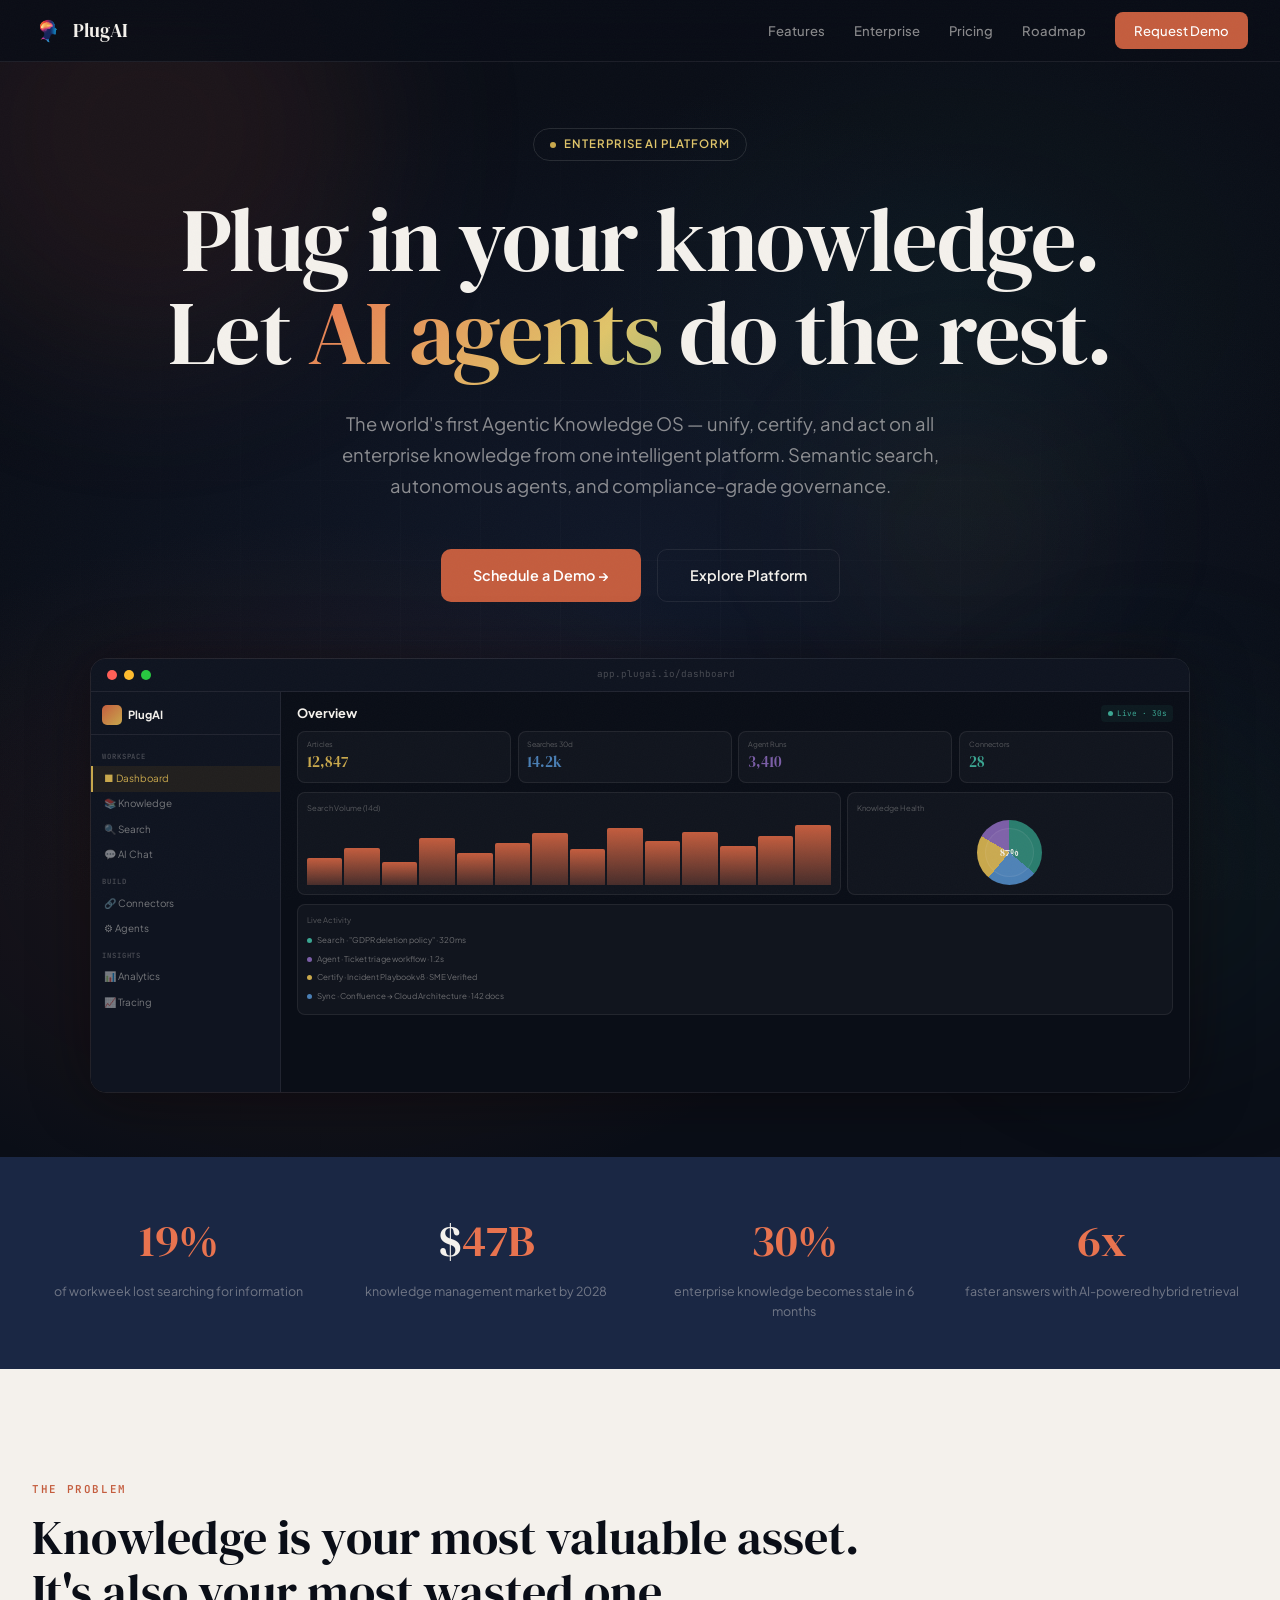
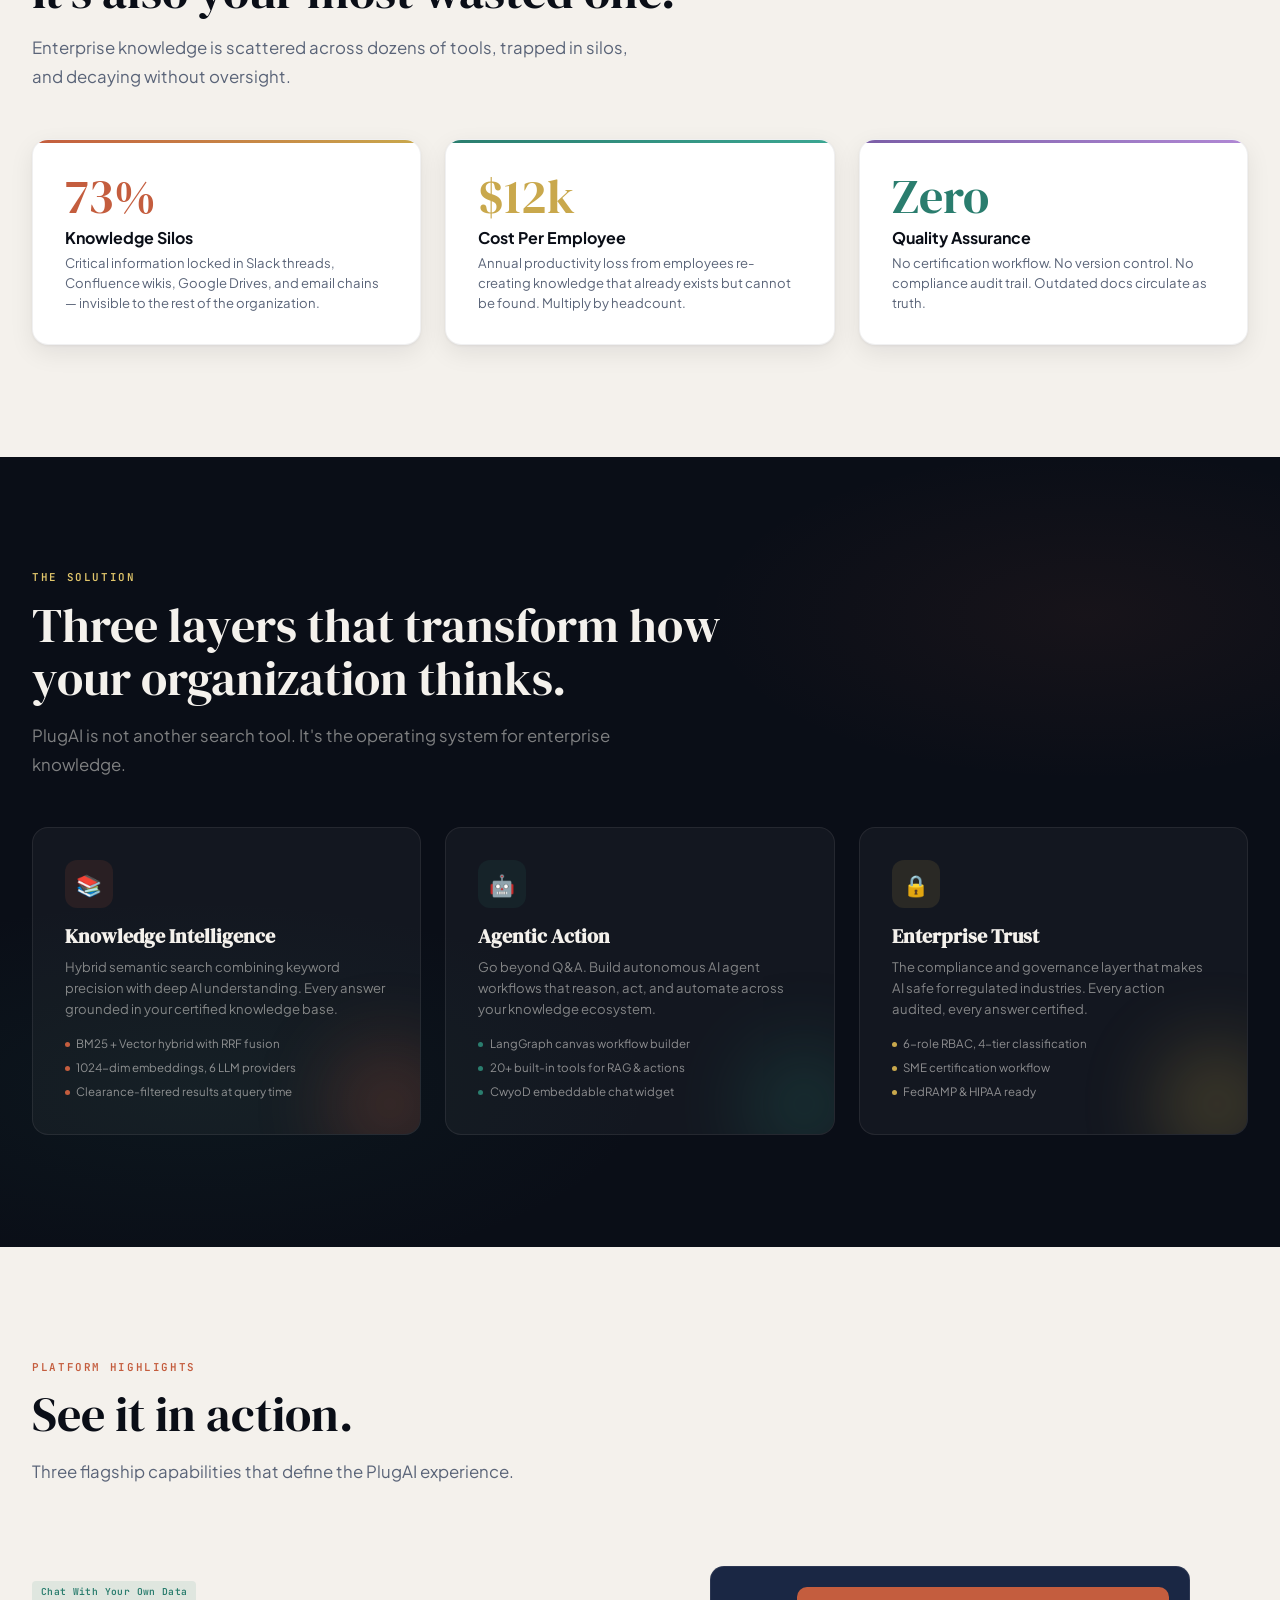
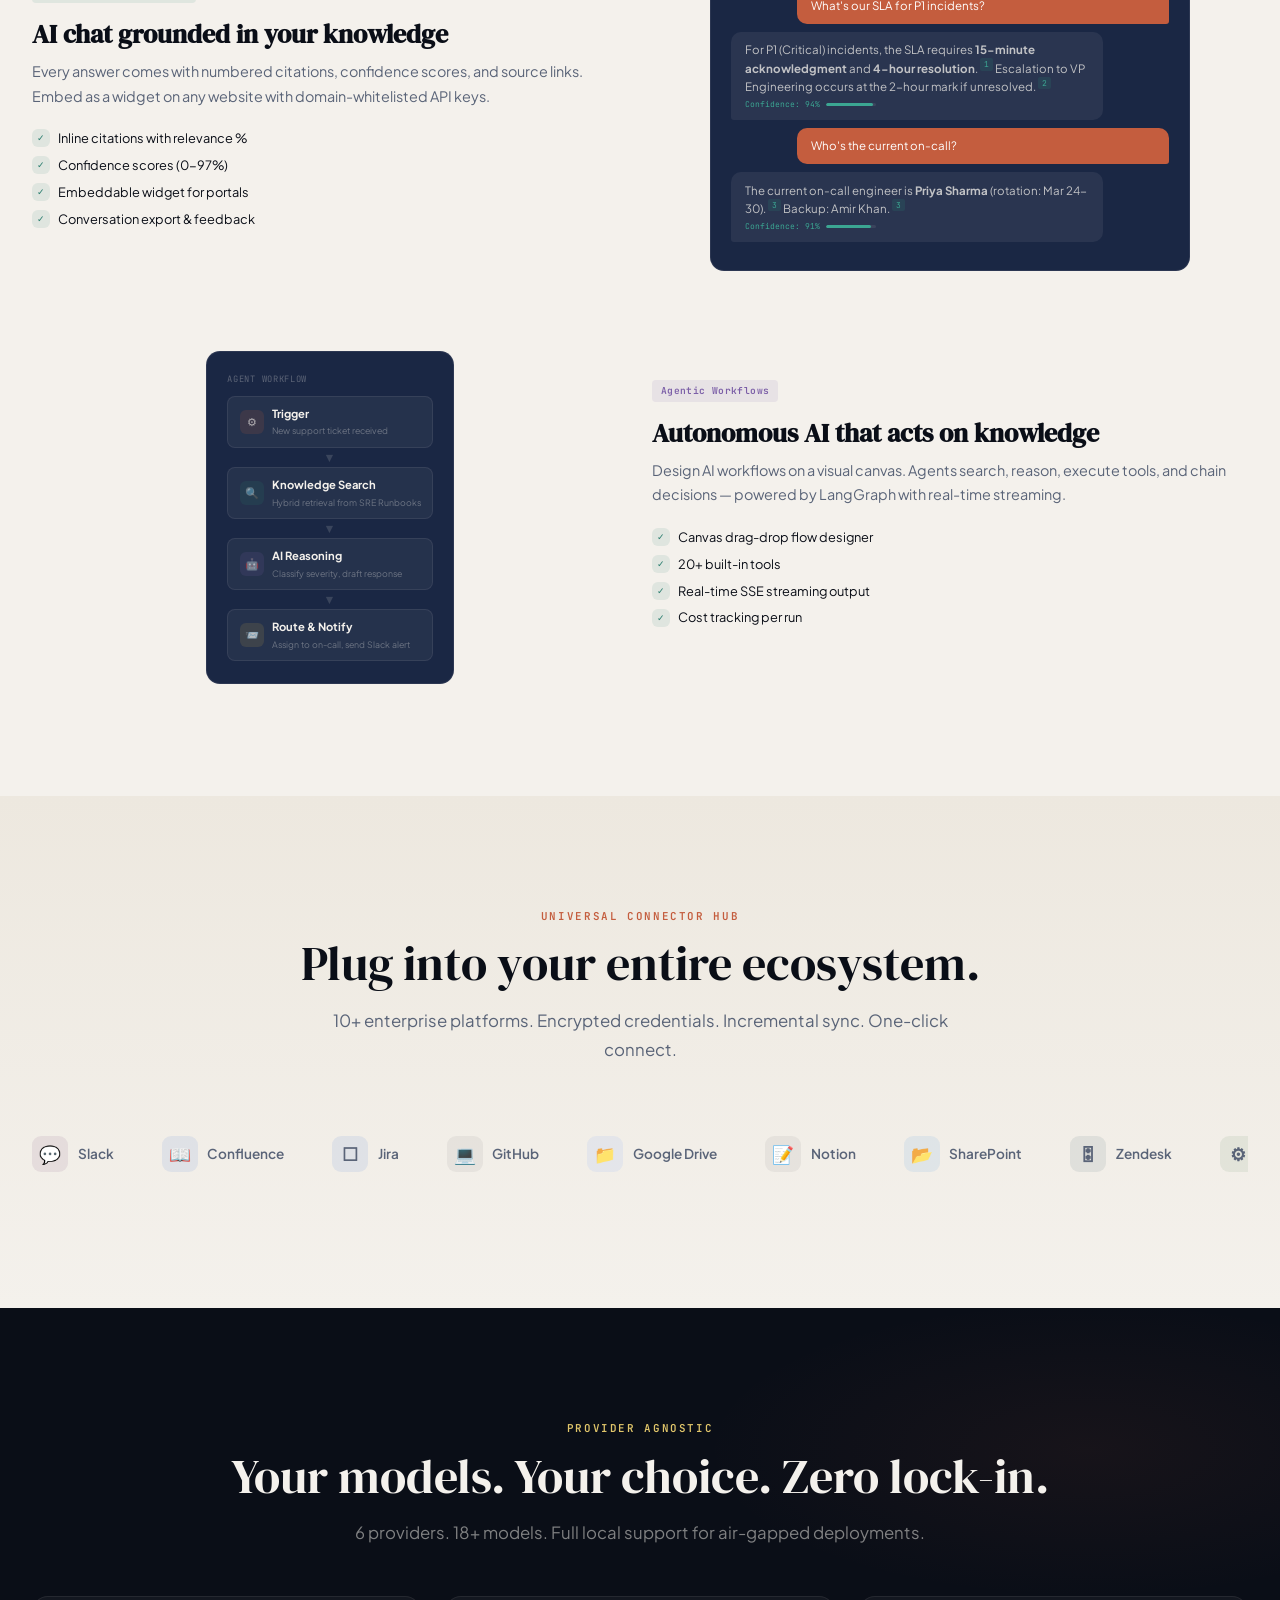
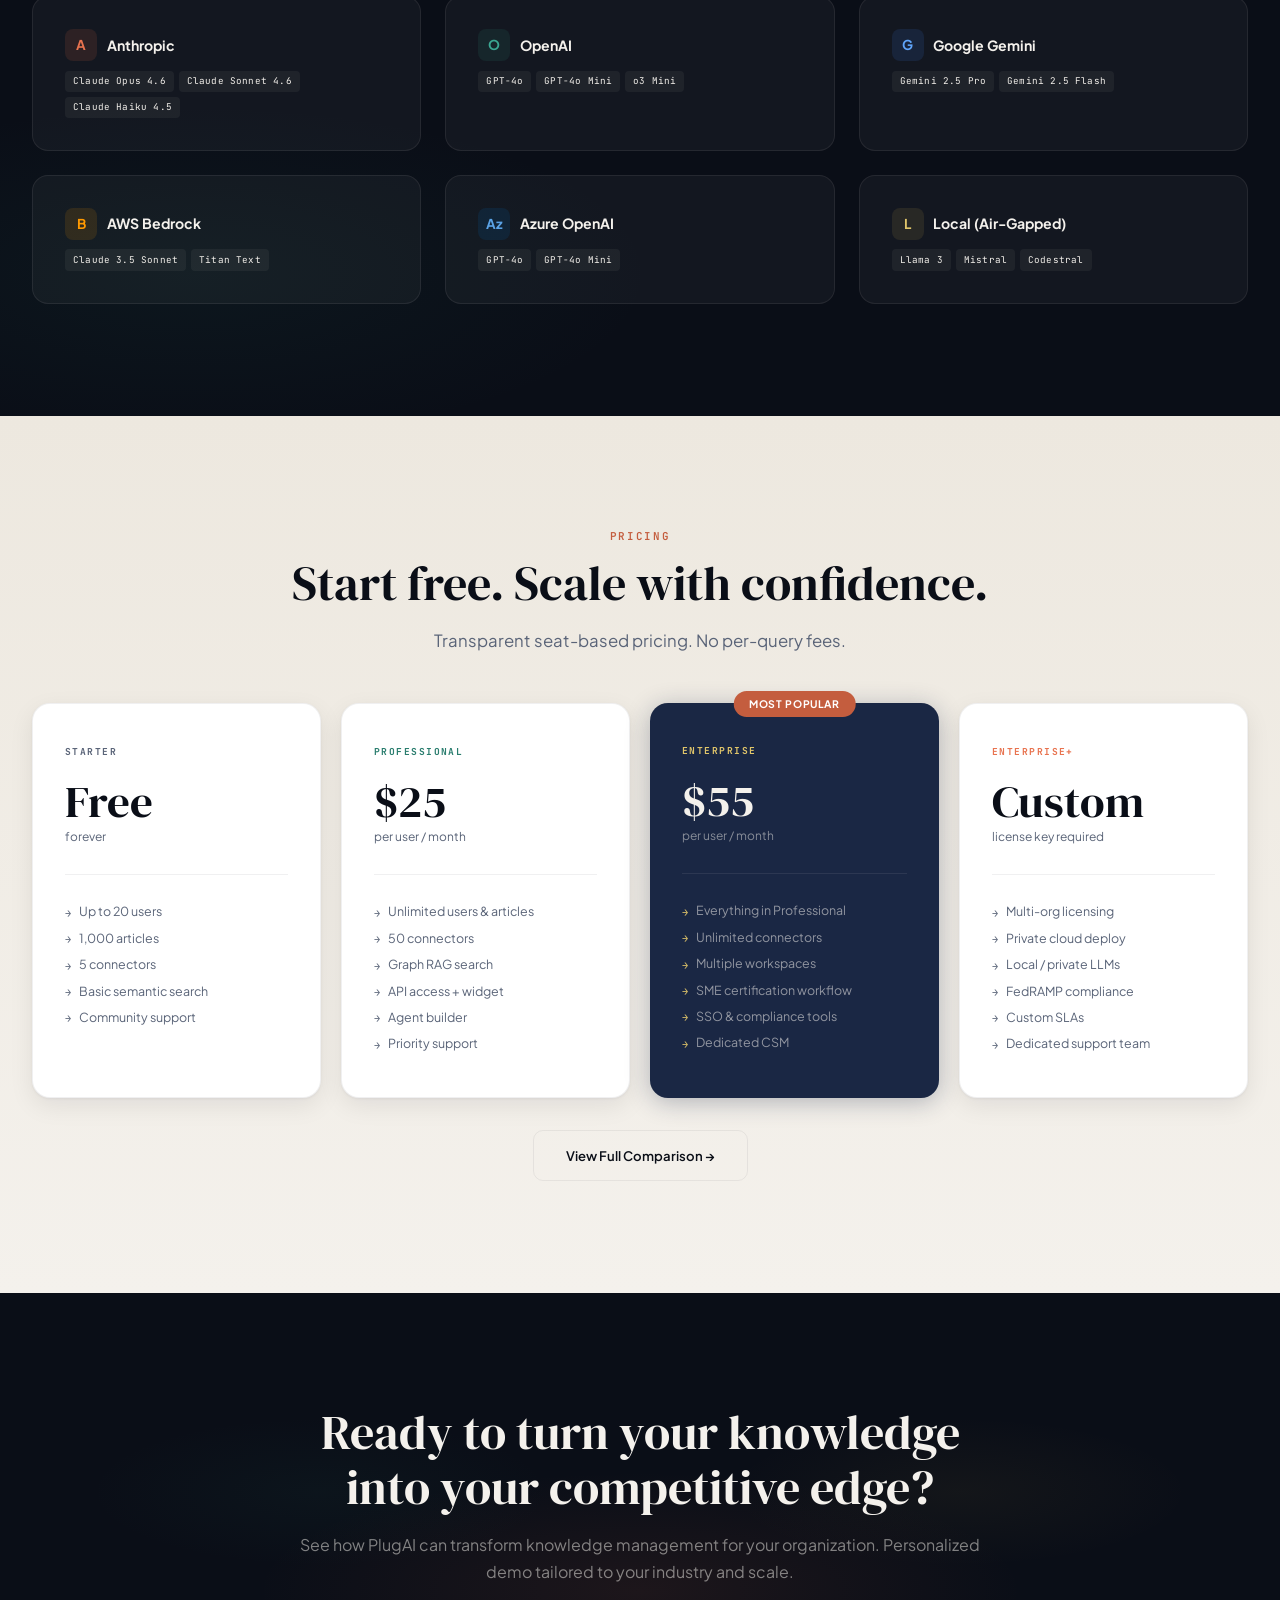
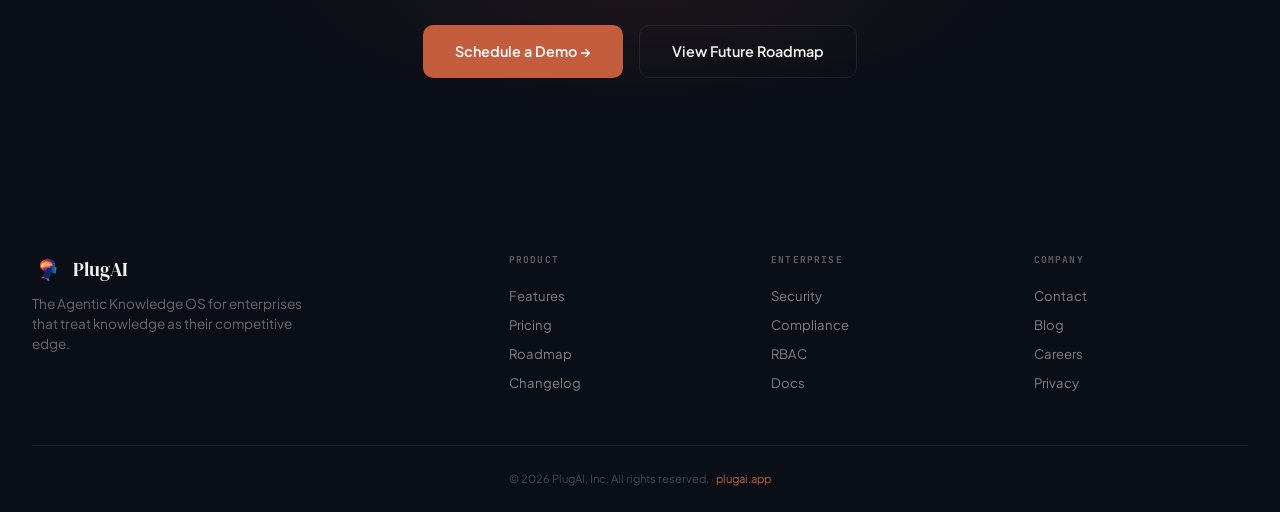
==== index.html @ fadac8b7 "Add website pages, styles, and assets Co-Authored-By: Claude Opus 4.6 (1M context) <noreply@anthropi" ====
<!DOCTYPE html>
<html lang="en">
<head>
<meta charset="UTF-8">
<meta name="viewport" content="width=device-width, initial-scale=1.0">
<title>PlugAI — The Agentic Knowledge OS</title>
<link rel="preconnect" href="https://fonts.googleapis.com">
<link rel="preconnect" href="https://fonts.gstatic.com" crossorigin>
<link href="https://fonts.googleapis.com/css2?family=DM+Serif+Display:ital@0;1&family=JetBrains+Mono:wght@400;500;600&family=Plus+Jakarta+Sans:wght@300;400;500;600;700;800&display=swap" rel="stylesheet">
<link rel="stylesheet" href="style.css">
<style>
/* PAGE-SPECIFIC: Home hero animations & connector marquee */
.hero-anim-1{animation:fadeUp .8s ease-out both;}
.hero-anim-2{animation:fadeUp .8s ease-out .12s both;}
.hero-anim-3{animation:fadeUp .8s ease-out .24s both;}
.hero-anim-4{animation:fadeUp .8s ease-out .36s both;}
.hero-anim-5{animation:fadeUp .8s ease-out .5s both;}

/* Gradient headline animation */
.hero-gradient-text{
  background:linear-gradient(135deg,var(--accent-glow) 0%,var(--gold-light) 25%,var(--teal-light) 50%,var(--accent-glow) 75%,var(--gold-light) 100%);
  background-size:300% 300%;
  -webkit-background-clip:text;-webkit-text-fill-color:transparent;background-clip:text;
  animation:gradShift 8s ease-in-out infinite;
}
@keyframes gradShift{0%,100%{background-position:0% 50%}50%{background-position:100% 50%}}

/* Floating orbs */
.orb{position:absolute;border-radius:50%;filter:blur(80px);pointer-events:none;animation:orbFloat 14s ease-in-out infinite;}
.orb-a{width:450px;height:450px;top:-8%;left:-6%;background:rgba(196,93,62,.1);animation-delay:0s;}
.orb-b{width:350px;height:350px;bottom:10%;right:-4%;background:rgba(42,125,110,.07);animation-delay:-5s;}
.orb-c{width:250px;height:250px;top:35%;right:15%;background:rgba(201,168,76,.05);animation-delay:-9s;}
@keyframes orbFloat{
  0%,100%{transform:translate(0,0) scale(1)}
  33%{transform:translate(18px,-12px) scale(1.04)}
  66%{transform:translate(-12px,8px) scale(.96)}
}

/* Connector marquee */
.marquee-track{
  display:flex;gap:3rem;animation:marqueeScroll 30s linear infinite;
  width:max-content;
}
.marquee-wrap{overflow:hidden;padding:1.5rem 0;}
@keyframes marqueeScroll{0%{transform:translateX(0)}100%{transform:translateX(-50%)}}
.marquee-item{
  display:flex;align-items:center;gap:.6rem;
  font-size:.85rem;font-weight:600;color:var(--slate);white-space:nowrap;
}
.marquee-icon{
  width:36px;height:36px;border-radius:9px;
  display:flex;align-items:center;justify-content:center;
  font-size:1.1rem;flex-shrink:0;
}

/* Pillar glow */
.pillar-card{position:relative;overflow:hidden;}
.pillar-card::after{
  content:'';position:absolute;bottom:-30px;right:-30px;
  width:120px;height:120px;border-radius:50%;filter:blur(40px);
  pointer-events:none;opacity:.25;
}
.pillar-card:nth-child(1)::after{background:var(--accent);}
.pillar-card:nth-child(2)::after{background:var(--teal);}
.pillar-card:nth-child(3)::after{background:var(--gold);}

/* Social proof logos */
.proof-grid{
  display:flex;align-items:center;justify-content:center;gap:3rem;
  padding:2rem 0;opacity:.3;
}
.proof-item{
  font-family:'DM Serif Display',serif;font-size:1.4rem;
  letter-spacing:.02em;
}

/* CwyoD mock */
.cwyod-mock{
  background:var(--navy);border-radius:14px;padding:1.25rem;
  border:1px solid var(--edge-d);max-width:480px;margin:2rem auto 0;
}
.cwyod-msg{
  padding:.6rem .9rem;border-radius:10px;font-size:.72rem;
  line-height:1.5;margin-bottom:.5rem;max-width:85%;
}
.cwyod-user{
  background:var(--accent);color:white;margin-left:auto;
  border-bottom-right-radius:3px;
}
.cwyod-ai{
  background:rgba(244,241,236,.07);color:rgba(244,241,236,.75);
  border-bottom-left-radius:3px;
}
.cwyod-cite{
  font-family:'JetBrains Mono',monospace;font-size:.5rem;
  padding:.08rem .25rem;border-radius:2px;
  background:rgba(42,125,110,.2);color:var(--teal-light);
  vertical-align:super;margin-left:.1rem;
}
.cwyod-conf{
  font-family:'JetBrains Mono',monospace;font-size:.5rem;
  color:var(--teal-light);margin-top:.2rem;
  display:flex;align-items:center;gap:.35rem;
}
.cwyod-conf-bar{width:50px;height:3px;border-radius:2px;background:rgba(244,241,236,.08);overflow:hidden;}
.cwyod-conf-fill{height:100%;border-radius:2px;background:var(--teal-light);}

/* Agent flow mock */
.agent-mock{
  background:var(--navy);border-radius:14px;padding:1.25rem;
  border:1px solid var(--edge-d);max-width:380px;margin:2rem auto 0;
}
.agent-node{
  background:rgba(244,241,236,.05);border:1px solid var(--edge-d);
  border-radius:8px;padding:.5rem .7rem;
  display:flex;align-items:center;gap:.5rem;
  font-size:.65rem;color:rgba(244,241,236,.65);margin-bottom:.1rem;
}
.agent-node-icon{
  width:24px;height:24px;border-radius:6px;
  display:flex;align-items:center;justify-content:center;font-size:.7rem;flex-shrink:0;
}
.agent-arrow{text-align:center;color:rgba(244,241,236,.15);font-size:.6rem;padding:.05rem 0;}
</style>
</head>
<body>

<!-- NAV -->
<nav class="nav-dark">
  <div class="nav-inner">
    <a href="index.html" class="nav-brand">
      <div class="nav-mark"><img src="plugai-logo.png" alt="PlugAI"></div>
      <span>PlugAI</span>
    </a>
    <div class="nav-menu" id="navMenu">
      <a href="features.html">Features</a>
      <a href="enterprise.html">Enterprise</a>
      <a href="pricing.html">Pricing</a>
      <a href="roadmap.html">Roadmap</a>
      <a href="contact.html" class="nav-cta">Request Demo</a>
    </div>
    <button class="nav-toggle" id="navToggle" aria-label="Menu">
      <span></span><span></span><span></span>
    </button>
  </div>
</nav>

<!-- ═══ HERO ═══ -->
<section class="hero hero-dark">
  <div class="orb orb-a"></div>
  <div class="orb orb-b"></div>
  <div class="orb orb-c"></div>
  <div class="hero-inner">
    <div class="hero-eyebrow hero-anim-1">Enterprise AI Platform</div>
    <h1 class="hero-anim-2">Plug in your knowledge.<br>Let <span class="hero-gradient-text">AI agents</span> do the rest.</h1>
    <p class="hero-sub hero-anim-3">The world's first Agentic Knowledge OS — unify, certify, and act on all enterprise knowledge from one intelligent platform. Semantic search, autonomous agents, and compliance-grade governance.</p>
    <div class="hero-actions hero-anim-4">
      <a class="btn btn-primary" href="contact.html">Schedule a Demo &#8594;</a>
      <a class="btn btn-ghost-dark" href="features.html">Explore Platform</a>
    </div>
  </div>

  <!-- DASHBOARD MOCK -->
  <div class="mock-frame hero-anim-5" style="margin-top:3.5rem;">
    <div class="mock-bar">
      <div class="mock-dot mock-dot-r"></div>
      <div class="mock-dot mock-dot-y"></div>
      <div class="mock-dot mock-dot-g"></div>
      <div class="mock-url">app.plugai.io/dashboard</div>
    </div>
    <div class="mock-body">
      <div class="mock-sb">
        <div class="mock-sb-logo">
          <div class="mock-sb-logo-mark"></div>
          <span>PlugAI</span>
        </div>
        <div class="mock-sb-sec">Workspace</div>
        <div class="mock-sb-item active">&#9632; Dashboard</div>
        <div class="mock-sb-item">&#128218; Knowledge</div>
        <div class="mock-sb-item">&#128269; Search</div>
        <div class="mock-sb-item">&#128172; AI Chat</div>
        <div class="mock-sb-sec">Build</div>
        <div class="mock-sb-item">&#128279; Connectors</div>
        <div class="mock-sb-item">&#9881; Agents</div>
        <div class="mock-sb-sec">Insights</div>
        <div class="mock-sb-item">&#128202; Analytics</div>
        <div class="mock-sb-item">&#128200; Tracing</div>
      </div>
      <div class="mock-main">
        <div class="mock-hdr">
          <h3>Overview</h3>
          <div class="mock-live">Live &middot; 30s</div>
        </div>
        <div class="mock-kpis">
          <div class="mock-kpi"><div class="mock-kpi-lbl">Articles</div><div class="mock-kpi-val" style="color:var(--gold)">12,847</div></div>
          <div class="mock-kpi"><div class="mock-kpi-lbl">Searches 30d</div><div class="mock-kpi-val" style="color:var(--sky)">14.2k</div></div>
          <div class="mock-kpi"><div class="mock-kpi-lbl">Agent Runs</div><div class="mock-kpi-val" style="color:var(--violet)">3,410</div></div>
          <div class="mock-kpi"><div class="mock-kpi-lbl">Connectors</div><div class="mock-kpi-val" style="color:var(--teal-light)">28</div></div>
        </div>
        <div class="mock-charts">
          <div class="mock-chart">
            <div class="mock-chart-lbl">Search Volume (14d)</div>
            <div class="mock-bars-row">
              <div class="mock-bar-col" style="height:42%;animation-delay:.1s"></div>
              <div class="mock-bar-col" style="height:58%;animation-delay:.14s"></div>
              <div class="mock-bar-col" style="height:35%;animation-delay:.18s"></div>
              <div class="mock-bar-col" style="height:72%;animation-delay:.22s"></div>
              <div class="mock-bar-col" style="height:50%;animation-delay:.26s"></div>
              <div class="mock-bar-col" style="height:65%;animation-delay:.3s"></div>
              <div class="mock-bar-col" style="height:80%;animation-delay:.34s"></div>
              <div class="mock-bar-col" style="height:55%;animation-delay:.38s"></div>
              <div class="mock-bar-col" style="height:88%;animation-delay:.42s"></div>
              <div class="mock-bar-col" style="height:68%;animation-delay:.46s"></div>
              <div class="mock-bar-col" style="height:82%;animation-delay:.5s"></div>
              <div class="mock-bar-col" style="height:60%;animation-delay:.54s"></div>
              <div class="mock-bar-col" style="height:75%;animation-delay:.58s"></div>
              <div class="mock-bar-col" style="height:92%;animation-delay:.62s"></div>
            </div>
          </div>
          <div class="mock-chart">
            <div class="mock-chart-lbl">Knowledge Health</div>
            <div class="mock-donut"></div>
          </div>
        </div>
        <div class="mock-activity">
          <div class="mock-activity-lbl">Live Activity</div>
          <div class="mock-activity-row"><div class="mock-activity-dot" style="background:var(--teal-light)"></div>Search &middot; "GDPR deletion policy" &middot; 320ms</div>
          <div class="mock-activity-row"><div class="mock-activity-dot" style="background:var(--violet)"></div>Agent &middot; Ticket triage workflow &middot; 1.2s</div>
          <div class="mock-activity-row"><div class="mock-activity-dot" style="background:var(--gold)"></div>Certify &middot; Incident Playbook v8 &middot; SME Verified</div>
          <div class="mock-activity-row"><div class="mock-activity-dot" style="background:var(--sky)"></div>Sync &middot; Confluence &rarr; Cloud Architecture &middot; 142 docs</div>
        </div>
      </div>
    </div>
  </div>
</section>

<!-- ═══ STATS BAR ═══ -->
<section class="stats-bar">
  <div class="stats-bar-inner">
    <div class="rv">
      <div class="stat-num"><span data-count="19" data-suffix="%">0%</span></div>
      <div class="stat-label">of workweek lost searching for information</div>
    </div>
    <div class="rv anim-delay-1">
      <div class="stat-num">$<span data-count="47" data-suffix="B">0B</span></div>
      <div class="stat-label">knowledge management market by 2028</div>
    </div>
    <div class="rv anim-delay-2">
      <div class="stat-num"><span data-count="30" data-suffix="%">0%</span></div>
      <div class="stat-label">enterprise knowledge becomes stale in 6 months</div>
    </div>
    <div class="rv anim-delay-3">
      <div class="stat-num"><span data-count="6" data-suffix="x">0x</span></div>
      <div class="stat-label">faster answers with AI-powered hybrid retrieval</div>
    </div>
  </div>
</section>

<!-- ═══ PROBLEM ═══ -->
<section class="sec">
  <div class="sec-inner">
    <div class="label rv">The Problem</div>
    <h2 class="stitle rv">Knowledge is your most valuable asset.<br>It's also your most wasted one.</h2>
    <p class="sdesc rv">Enterprise knowledge is scattered across dozens of tools, trapped in silos, and decaying without oversight.</p>

    <div class="grid-3">
      <div class="card card-accent rv">
        <div style="font-family:'DM Serif Display',serif;font-size:3rem;color:var(--accent);line-height:1;margin-bottom:.5rem;">73%</div>
        <h3 style="font-size:1rem;font-weight:700;margin-bottom:.35rem;">Knowledge Silos</h3>
        <p style="font-size:.82rem;color:var(--slate);line-height:1.5;">Critical information locked in Slack threads, Confluence wikis, Google Drives, and email chains — invisible to the rest of the organization.</p>
      </div>
      <div class="card card-accent rv anim-delay-1">
        <div style="font-family:'DM Serif Display',serif;font-size:3rem;color:var(--gold);line-height:1;margin-bottom:.5rem;">$12k</div>
        <h3 style="font-size:1rem;font-weight:700;margin-bottom:.35rem;">Cost Per Employee</h3>
        <p style="font-size:.82rem;color:var(--slate);line-height:1.5;">Annual productivity loss from employees re-creating knowledge that already exists but cannot be found. Multiply by headcount.</p>
      </div>
      <div class="card card-accent rv anim-delay-2">
        <div style="font-family:'DM Serif Display',serif;font-size:3rem;color:var(--teal);line-height:1;margin-bottom:.5rem;">Zero</div>
        <h3 style="font-size:1rem;font-weight:700;margin-bottom:.35rem;">Quality Assurance</h3>
        <p style="font-size:.82rem;color:var(--slate);line-height:1.5;">No certification workflow. No version control. No compliance audit trail. Outdated docs circulate as truth.</p>
      </div>
    </div>
  </div>
</section>

<!-- ═══ THREE PILLARS ═══ -->
<section class="sec-dark">
  <div class="sec-inner">
    <div class="label label-dark rv">The Solution</div>
    <h2 class="stitle rv">Three layers that transform how<br>your organization thinks.</h2>
    <p class="sdesc sdesc-dark rv">PlugAI is not another search tool. It's the operating system for enterprise knowledge.</p>

    <div class="grid-3">
      <div class="card-dark pillar-card rv">
        <div class="icon-box" style="background:rgba(196,93,62,.12);">&#128218;</div>
        <h3 style="font-family:'DM Serif Display',serif;font-size:1.25rem;margin-bottom:.5rem;">Knowledge Intelligence</h3>
        <p style="font-size:.82rem;color:rgba(244,241,236,.5);line-height:1.6;margin-bottom:1rem;">Hybrid semantic search combining keyword precision with deep AI understanding. Every answer grounded in your certified knowledge base.</p>
        <ul style="display:flex;flex-direction:column;gap:.35rem;">
          <li style="font-size:.72rem;color:rgba(244,241,236,.55);display:flex;align-items:center;gap:.4rem;"><span style="width:5px;height:5px;border-radius:50%;background:var(--accent);flex-shrink:0;"></span>BM25 + Vector hybrid with RRF fusion</li>
          <li style="font-size:.72rem;color:rgba(244,241,236,.55);display:flex;align-items:center;gap:.4rem;"><span style="width:5px;height:5px;border-radius:50%;background:var(--accent);flex-shrink:0;"></span>1024-dim embeddings, 6 LLM providers</li>
          <li style="font-size:.72rem;color:rgba(244,241,236,.55);display:flex;align-items:center;gap:.4rem;"><span style="width:5px;height:5px;border-radius:50%;background:var(--accent);flex-shrink:0;"></span>Clearance-filtered results at query time</li>
        </ul>
      </div>
      <div class="card-dark pillar-card rv anim-delay-1">
        <div class="icon-box" style="background:rgba(42,125,110,.12);">&#129302;</div>
        <h3 style="font-family:'DM Serif Display',serif;font-size:1.25rem;margin-bottom:.5rem;">Agentic Action</h3>
        <p style="font-size:.82rem;color:rgba(244,241,236,.5);line-height:1.6;margin-bottom:1rem;">Go beyond Q&amp;A. Build autonomous AI agent workflows that reason, act, and automate across your knowledge ecosystem.</p>
        <ul style="display:flex;flex-direction:column;gap:.35rem;">
          <li style="font-size:.72rem;color:rgba(244,241,236,.55);display:flex;align-items:center;gap:.4rem;"><span style="width:5px;height:5px;border-radius:50%;background:var(--teal);flex-shrink:0;"></span>LangGraph canvas workflow builder</li>
          <li style="font-size:.72rem;color:rgba(244,241,236,.55);display:flex;align-items:center;gap:.4rem;"><span style="width:5px;height:5px;border-radius:50%;background:var(--teal);flex-shrink:0;"></span>20+ built-in tools for RAG &amp; actions</li>
          <li style="font-size:.72rem;color:rgba(244,241,236,.55);display:flex;align-items:center;gap:.4rem;"><span style="width:5px;height:5px;border-radius:50%;background:var(--teal);flex-shrink:0;"></span>CwyoD embeddable chat widget</li>
        </ul>
      </div>
      <div class="card-dark pillar-card rv anim-delay-2">
        <div class="icon-box" style="background:rgba(201,168,76,.12);">&#128274;</div>
        <h3 style="font-family:'DM Serif Display',serif;font-size:1.25rem;margin-bottom:.5rem;">Enterprise Trust</h3>
        <p style="font-size:.82rem;color:rgba(244,241,236,.5);line-height:1.6;margin-bottom:1rem;">The compliance and governance layer that makes AI safe for regulated industries. Every action audited, every answer certified.</p>
        <ul style="display:flex;flex-direction:column;gap:.35rem;">
          <li style="font-size:.72rem;color:rgba(244,241,236,.55);display:flex;align-items:center;gap:.4rem;"><span style="width:5px;height:5px;border-radius:50%;background:var(--gold);flex-shrink:0;"></span>6-role RBAC, 4-tier classification</li>
          <li style="font-size:.72rem;color:rgba(244,241,236,.55);display:flex;align-items:center;gap:.4rem;"><span style="width:5px;height:5px;border-radius:50%;background:var(--gold);flex-shrink:0;"></span>SME certification workflow</li>
          <li style="font-size:.72rem;color:rgba(244,241,236,.55);display:flex;align-items:center;gap:.4rem;"><span style="width:5px;height:5px;border-radius:50%;background:var(--gold);flex-shrink:0;"></span>FedRAMP &amp; HIPAA ready</li>
        </ul>
      </div>
    </div>
  </div>
</section>

<!-- ═══ FEATURES PREVIEW ═══ -->
<section class="sec">
  <div class="sec-inner">
    <div class="label rv">Platform Highlights</div>
    <h2 class="stitle rv">See it in action.</h2>
    <p class="sdesc rv">Three flagship capabilities that define the PlugAI experience.</p>

    <!-- CwyoD Mock -->
    <div class="grid-2 rv" style="margin-bottom:3rem;align-items:center;">
      <div>
        <div class="badge" style="background:rgba(42,125,110,.1);color:var(--teal);margin-bottom:1rem;">Chat With Your Own Data</div>
        <h3 style="font-family:'DM Serif Display',serif;font-size:1.6rem;margin-bottom:.6rem;">AI chat grounded in your knowledge</h3>
        <p style="font-size:.9rem;color:var(--slate);line-height:1.7;margin-bottom:1.25rem;">Every answer comes with numbered citations, confidence scores, and source links. Embed as a widget on any website with domain-whitelisted API keys.</p>
        <ul style="display:flex;flex-direction:column;gap:.4rem;">
          <li style="font-size:.8rem;display:flex;align-items:center;gap:.5rem;"><span class="chk chk-y" style="width:18px;height:18px;font-size:.55rem;">&#10003;</span>Inline citations with relevance %</li>
          <li style="font-size:.8rem;display:flex;align-items:center;gap:.5rem;"><span class="chk chk-y" style="width:18px;height:18px;font-size:.55rem;">&#10003;</span>Confidence scores (0-97%)</li>
          <li style="font-size:.8rem;display:flex;align-items:center;gap:.5rem;"><span class="chk chk-y" style="width:18px;height:18px;font-size:.55rem;">&#10003;</span>Embeddable widget for portals</li>
          <li style="font-size:.8rem;display:flex;align-items:center;gap:.5rem;"><span class="chk chk-y" style="width:18px;height:18px;font-size:.55rem;">&#10003;</span>Conversation export &amp; feedback</li>
        </ul>
      </div>
      <div class="cwyod-mock">
        <div class="cwyod-msg cwyod-user">What's our SLA for P1 incidents?</div>
        <div class="cwyod-msg cwyod-ai">
          For P1 (Critical) incidents, the SLA requires <strong>15-minute acknowledgment</strong> and <strong>4-hour resolution</strong>.<span class="cwyod-cite">1</span> Escalation to VP Engineering occurs at the 2-hour mark if unresolved.<span class="cwyod-cite">2</span>
          <div class="cwyod-conf">
            Confidence: 94%
            <div class="cwyod-conf-bar"><div class="cwyod-conf-fill" style="width:94%"></div></div>
          </div>
        </div>
        <div class="cwyod-msg cwyod-user">Who's the current on-call?</div>
        <div class="cwyod-msg cwyod-ai">
          The current on-call engineer is <strong>Priya Sharma</strong> (rotation: Mar 24-30).<span class="cwyod-cite">3</span> Backup: Amir Khan.<span class="cwyod-cite">3</span>
          <div class="cwyod-conf">
            Confidence: 91%
            <div class="cwyod-conf-bar"><div class="cwyod-conf-fill" style="width:91%"></div></div>
          </div>
        </div>
      </div>
    </div>

    <!-- Agent Builder Mock -->
    <div class="grid-2 rv" style="align-items:center;">
      <div class="agent-mock" style="order:0;">
        <div style="font-size:.55rem;color:rgba(244,241,236,.3);font-family:'JetBrains Mono',monospace;margin-bottom:.6rem;letter-spacing:.08em;">AGENT WORKFLOW</div>
        <div class="agent-node">
          <div class="agent-node-icon" style="background:rgba(196,93,62,.15);">&#9881;</div>
          <div><strong style="color:var(--paper);font-size:.7rem;">Trigger</strong><br><span style="font-size:.55rem;color:rgba(244,241,236,.35);">New support ticket received</span></div>
        </div>
        <div class="agent-arrow">&#9660;</div>
        <div class="agent-node">
          <div class="agent-node-icon" style="background:rgba(42,125,110,.15);">&#128269;</div>
          <div><strong style="color:var(--paper);font-size:.7rem;">Knowledge Search</strong><br><span style="font-size:.55rem;color:rgba(244,241,236,.35);">Hybrid retrieval from SRE Runbooks</span></div>
        </div>
        <div class="agent-arrow">&#9660;</div>
        <div class="agent-node">
          <div class="agent-node-icon" style="background:rgba(123,94,167,.15);">&#129302;</div>
          <div><strong style="color:var(--paper);font-size:.7rem;">AI Reasoning</strong><br><span style="font-size:.55rem;color:rgba(244,241,236,.35);">Classify severity, draft response</span></div>
        </div>
        <div class="agent-arrow">&#9660;</div>
        <div class="agent-node">
          <div class="agent-node-icon" style="background:rgba(201,168,76,.15);">&#128232;</div>
          <div><strong style="color:var(--paper);font-size:.7rem;">Route &amp; Notify</strong><br><span style="font-size:.55rem;color:rgba(244,241,236,.35);">Assign to on-call, send Slack alert</span></div>
        </div>
      </div>
      <div style="order:1;">
        <div class="badge" style="background:rgba(123,94,167,.1);color:var(--violet);margin-bottom:1rem;">Agentic Workflows</div>
        <h3 style="font-family:'DM Serif Display',serif;font-size:1.6rem;margin-bottom:.6rem;">Autonomous AI that acts on knowledge</h3>
        <p style="font-size:.9rem;color:var(--slate);line-height:1.7;margin-bottom:1.25rem;">Design AI workflows on a visual canvas. Agents search, reason, execute tools, and chain decisions — powered by LangGraph with real-time streaming.</p>
        <ul style="display:flex;flex-direction:column;gap:.4rem;">
          <li style="font-size:.8rem;display:flex;align-items:center;gap:.5rem;"><span class="chk chk-y" style="width:18px;height:18px;font-size:.55rem;">&#10003;</span>Canvas drag-drop flow designer</li>
          <li style="font-size:.8rem;display:flex;align-items:center;gap:.5rem;"><span class="chk chk-y" style="width:18px;height:18px;font-size:.55rem;">&#10003;</span>20+ built-in tools</li>
          <li style="font-size:.8rem;display:flex;align-items:center;gap:.5rem;"><span class="chk chk-y" style="width:18px;height:18px;font-size:.55rem;">&#10003;</span>Real-time SSE streaming output</li>
          <li style="font-size:.8rem;display:flex;align-items:center;gap:.5rem;"><span class="chk chk-y" style="width:18px;height:18px;font-size:.55rem;">&#10003;</span>Cost tracking per run</li>
        </ul>
      </div>
    </div>
  </div>
</section>

<!-- ═══ CONNECTORS MARQUEE ═══ -->
<section class="sec-warm">
  <div class="sec-inner" style="text-align:center;">
    <div class="label rv" style="justify-content:center;">Universal Connector Hub</div>
    <h2 class="stitle rv">Plug into your entire ecosystem.</h2>
    <p class="sdesc rv" style="margin-left:auto;margin-right:auto;">10+ enterprise platforms. Encrypted credentials. Incremental sync. One-click connect.</p>
  </div>
  <div class="marquee-wrap rv">
    <div class="marquee-track">
      <div class="marquee-item"><div class="marquee-icon" style="background:rgba(74,21,75,.08);">&#128172;</div>Slack</div>
      <div class="marquee-item"><div class="marquee-icon" style="background:rgba(0,82,204,.08);">&#128214;</div>Confluence</div>
      <div class="marquee-item"><div class="marquee-icon" style="background:rgba(0,82,204,.08);">&#9744;</div>Jira</div>
      <div class="marquee-item"><div class="marquee-icon" style="background:rgba(10,14,23,.05);">&#128187;</div>GitHub</div>
      <div class="marquee-item"><div class="marquee-icon" style="background:rgba(66,133,244,.08);">&#128193;</div>Google Drive</div>
      <div class="marquee-item"><div class="marquee-icon" style="background:rgba(10,14,23,.05);">&#128221;</div>Notion</div>
      <div class="marquee-item"><div class="marquee-icon" style="background:rgba(0,120,212,.08);">&#128194;</div>SharePoint</div>
      <div class="marquee-item"><div class="marquee-icon" style="background:rgba(3,54,61,.08);">&#127899;</div>Zendesk</div>
      <div class="marquee-item"><div class="marquee-icon" style="background:rgba(41,98,41,.08);">&#9881;</div>ServiceNow</div>
      <div class="marquee-item"><div class="marquee-icon" style="background:rgba(0,112,210,.08);">&#9729;</div>Salesforce</div>
      <!-- Duplicate for seamless loop -->
      <div class="marquee-item"><div class="marquee-icon" style="background:rgba(74,21,75,.08);">&#128172;</div>Slack</div>
      <div class="marquee-item"><div class="marquee-icon" style="background:rgba(0,82,204,.08);">&#128214;</div>Confluence</div>
      <div class="marquee-item"><div class="marquee-icon" style="background:rgba(0,82,204,.08);">&#9744;</div>Jira</div>
      <div class="marquee-item"><div class="marquee-icon" style="background:rgba(10,14,23,.05);">&#128187;</div>GitHub</div>
      <div class="marquee-item"><div class="marquee-icon" style="background:rgba(66,133,244,.08);">&#128193;</div>Google Drive</div>
      <div class="marquee-item"><div class="marquee-icon" style="background:rgba(10,14,23,.05);">&#128221;</div>Notion</div>
      <div class="marquee-item"><div class="marquee-icon" style="background:rgba(0,120,212,.08);">&#128194;</div>SharePoint</div>
      <div class="marquee-item"><div class="marquee-icon" style="background:rgba(3,54,61,.08);">&#127899;</div>Zendesk</div>
      <div class="marquee-item"><div class="marquee-icon" style="background:rgba(41,98,41,.08);">&#9881;</div>ServiceNow</div>
      <div class="marquee-item"><div class="marquee-icon" style="background:rgba(0,112,210,.08);">&#9729;</div>Salesforce</div>
    </div>
  </div>
</section>

<!-- ═══ MULTI-LLM ═══ -->
<section class="sec-dark">
  <div class="sec-inner" style="text-align:center;">
    <div class="label label-dark rv" style="justify-content:center;">Provider Agnostic</div>
    <h2 class="stitle rv">Your models. Your choice. Zero lock-in.</h2>
    <p class="sdesc sdesc-dark rv" style="margin-left:auto;margin-right:auto;">6 providers. 18+ models. Full local support for air-gapped deployments.</p>

    <div class="grid-3 rv" style="margin-top:2rem;">
      <div class="card-dark" style="text-align:left;">
        <div style="display:flex;align-items:center;gap:.6rem;margin-bottom:.6rem;">
          <div style="width:32px;height:32px;border-radius:8px;background:rgba(196,93,62,.15);display:flex;align-items:center;justify-content:center;font-size:.85rem;font-weight:700;color:var(--accent-glow);">A</div>
          <strong style="font-size:.88rem;">Anthropic</strong>
        </div>
        <div style="display:flex;flex-wrap:wrap;gap:.3rem;">
          <span class="tag" style="background:rgba(244,241,236,.05);color:var(--text);">Claude Opus 4.6</span>
          <span class="tag" style="background:rgba(244,241,236,.05);color:var(--text);">Claude Sonnet 4.6</span>
          <span class="tag" style="background:rgba(244,241,236,.05);color:var(--text);">Claude Haiku 4.5</span>
        </div>
      </div>
      <div class="card-dark" style="text-align:left;">
        <div style="display:flex;align-items:center;gap:.6rem;margin-bottom:.6rem;">
          <div style="width:32px;height:32px;border-radius:8px;background:rgba(42,125,110,.15);display:flex;align-items:center;justify-content:center;font-size:.85rem;font-weight:700;color:var(--teal-light);">O</div>
          <strong style="font-size:.88rem;">OpenAI</strong>
        </div>
        <div style="display:flex;flex-wrap:wrap;gap:.3rem;">
          <span class="tag" style="background:rgba(244,241,236,.05);color:var(--text);">GPT-4o</span>
          <span class="tag" style="background:rgba(244,241,236,.05);color:var(--text);">GPT-4o Mini</span>
          <span class="tag" style="background:rgba(244,241,236,.05);color:var(--text);">o3 Mini</span>
        </div>
      </div>
      <div class="card-dark" style="text-align:left;">
        <div style="display:flex;align-items:center;gap:.6rem;margin-bottom:.6rem;">
          <div style="width:32px;height:32px;border-radius:8px;background:rgba(66,133,244,.12);display:flex;align-items:center;justify-content:center;font-size:.85rem;font-weight:700;color:#60a5fa;">G</div>
          <strong style="font-size:.88rem;">Google Gemini</strong>
        </div>
        <div style="display:flex;flex-wrap:wrap;gap:.3rem;">
          <span class="tag" style="background:rgba(244,241,236,.05);color:var(--text);">Gemini 2.5 Pro</span>
          <span class="tag" style="background:rgba(244,241,236,.05);color:var(--text);">Gemini 2.5 Flash</span>
        </div>
      </div>
      <div class="card-dark" style="text-align:left;">
        <div style="display:flex;align-items:center;gap:.6rem;margin-bottom:.6rem;">
          <div style="width:32px;height:32px;border-radius:8px;background:rgba(255,153,0,.12);display:flex;align-items:center;justify-content:center;font-size:.85rem;font-weight:700;color:#ff9900;">B</div>
          <strong style="font-size:.88rem;">AWS Bedrock</strong>
        </div>
        <div style="display:flex;flex-wrap:wrap;gap:.3rem;">
          <span class="tag" style="background:rgba(244,241,236,.05);color:var(--text);">Claude 3.5 Sonnet</span>
          <span class="tag" style="background:rgba(244,241,236,.05);color:var(--text);">Titan Text</span>
        </div>
      </div>
      <div class="card-dark" style="text-align:left;">
        <div style="display:flex;align-items:center;gap:.6rem;margin-bottom:.6rem;">
          <div style="width:32px;height:32px;border-radius:8px;background:rgba(0,120,212,.12);display:flex;align-items:center;justify-content:center;font-size:.85rem;font-weight:700;color:#5ba3e6;">Az</div>
          <strong style="font-size:.88rem;">Azure OpenAI</strong>
        </div>
        <div style="display:flex;flex-wrap:wrap;gap:.3rem;">
          <span class="tag" style="background:rgba(244,241,236,.05);color:var(--text);">GPT-4o</span>
          <span class="tag" style="background:rgba(244,241,236,.05);color:var(--text);">GPT-4o Mini</span>
        </div>
      </div>
      <div class="card-dark" style="text-align:left;">
        <div style="display:flex;align-items:center;gap:.6rem;margin-bottom:.6rem;">
          <div style="width:32px;height:32px;border-radius:8px;background:rgba(201,168,76,.12);display:flex;align-items:center;justify-content:center;font-size:.85rem;font-weight:700;color:var(--gold-light);">L</div>
          <strong style="font-size:.88rem;">Local (Air-Gapped)</strong>
        </div>
        <div style="display:flex;flex-wrap:wrap;gap:.3rem;">
          <span class="tag" style="background:rgba(244,241,236,.05);color:var(--text);">Llama 3</span>
          <span class="tag" style="background:rgba(244,241,236,.05);color:var(--text);">Mistral</span>
          <span class="tag" style="background:rgba(244,241,236,.05);color:var(--text);">Codestral</span>
        </div>
      </div>
    </div>
  </div>
</section>

<!-- ═══ QUICK PRICING ═══ -->
<section class="sec-warm">
  <div class="sec-inner" style="text-align:center;">
    <div class="label rv" style="justify-content:center;">Pricing</div>
    <h2 class="stitle rv">Start free. Scale with confidence.</h2>
    <p class="sdesc rv" style="margin-left:auto;margin-right:auto;">Transparent seat-based pricing. No per-query fees.</p>

    <div class="grid-4 rv" style="text-align:left;">
      <div class="price-card">
        <span class="price-tier" style="color:var(--slate);">Starter</span>
        <div class="price-amount">Free</div>
        <div class="price-label">forever</div>
        <div class="price-divider"></div>
        <ul class="price-features">
          <li>Up to 20 users</li>
          <li>1,000 articles</li>
          <li>5 connectors</li>
          <li>Basic semantic search</li>
          <li>Community support</li>
        </ul>
      </div>
      <div class="price-card">
        <span class="price-tier" style="color:var(--teal);">Professional</span>
        <div class="price-amount">$25</div>
        <div class="price-label">per user / month</div>
        <div class="price-divider"></div>
        <ul class="price-features">
          <li>Unlimited users &amp; articles</li>
          <li>50 connectors</li>
          <li>Graph RAG search</li>
          <li>API access + widget</li>
          <li>Agent builder</li>
          <li>Priority support</li>
        </ul>
      </div>
      <div class="price-card featured">
        <div class="price-popular">Most Popular</div>
        <span class="price-tier" style="color:var(--gold-light);">Enterprise</span>
        <div class="price-amount">$55</div>
        <div class="price-label">per user / month</div>
        <div class="price-divider"></div>
        <ul class="price-features">
          <li>Everything in Professional</li>
          <li>Unlimited connectors</li>
          <li>Multiple workspaces</li>
          <li>SME certification workflow</li>
          <li>SSO &amp; compliance tools</li>
          <li>Dedicated CSM</li>
        </ul>
      </div>
      <div class="price-card">
        <span class="price-tier" style="color:var(--accent-glow);">Enterprise+</span>
        <div class="price-amount">Custom</div>
        <div class="price-label">license key required</div>
        <div class="price-divider"></div>
        <ul class="price-features">
          <li>Multi-org licensing</li>
          <li>Private cloud deploy</li>
          <li>Local / private LLMs</li>
          <li>FedRAMP compliance</li>
          <li>Custom SLAs</li>
          <li>Dedicated support team</li>
        </ul>
      </div>
    </div>

    <div style="text-align:center;margin-top:2rem;" class="rv">
      <a href="pricing.html" class="btn btn-ghost" style="font-size:.82rem;">View Full Comparison &#8594;</a>
    </div>
  </div>
</section>

<!-- ═══ CTA ═══ -->
<section class="cta-section">
  <div class="cta-inner rv">
    <h2>Ready to turn your knowledge<br>into your competitive edge?</h2>
    <p>See how PlugAI can transform knowledge management for your organization. Personalized demo tailored to your industry and scale.</p>
    <div style="display:flex;gap:1rem;justify-content:center;flex-wrap:wrap;">
      <a class="btn btn-primary" href="contact.html">Schedule a Demo &#8594;</a>
      <a class="btn btn-ghost-dark" href="roadmap.html">View Future Roadmap</a>
    </div>
  </div>
</section>

<!-- ═══ FOOTER ═══ -->
<footer>
  <div class="footer-inner">
    <div class="footer-brand">
      <a href="index.html" class="nav-brand">
        <div class="nav-mark"><img src="plugai-logo-white.png" alt="PlugAI"></div>
        <span style="color:var(--paper);">PlugAI</span>
      </a>
      <p>The Agentic Knowledge OS for enterprises that treat knowledge as their competitive edge.</p>
    </div>
    <div class="footer-col">
      <h4>Product</h4>
      <a href="features.html">Features</a>
      <a href="pricing.html">Pricing</a>
      <a href="roadmap.html">Roadmap</a>
      <a href="#">Changelog</a>
    </div>
    <div class="footer-col">
      <h4>Enterprise</h4>
      <a href="enterprise.html">Security</a>
      <a href="enterprise.html">Compliance</a>
      <a href="enterprise.html">RBAC</a>
      <a href="#">Docs</a>
    </div>
    <div class="footer-col">
      <h4>Company</h4>
      <a href="contact.html">Contact</a>
      <a href="#">Blog</a>
      <a href="#">Careers</a>
      <a href="#">Privacy</a>
    </div>
  </div>
  <div class="footer-bottom">
    <p>&copy; 2026 PlugAI, Inc. All rights reserved. &middot; <span>plugai.app</span></p>
  </div>
</footer>

<script src="main.js"></script>
</body>
</html>
---- style.css ----
/* ═══════════════════════════════════════════════════════
   PLUGAI — Shared Design System
   Aesthetic: Editorial Luxury · Warm Cement + Dark Navy
   ═══════════════════════════════════════════════════════ */

/* ─── TOKENS ─── */
:root {
  --ink: #0a0e17;
  --surface: #0f1420;
  --paper: #f4f1ec;
  --paper-warm: #ede8df;
  --white: #ffffff;
  --navy: #1a2744;
  --accent: #c45d3e;
  --accent-glow: #e8734f;
  --teal: #2a7d6e;
  --teal-light: #3ba692;
  --gold: #c9a84c;
  --gold-light: #e0c56a;
  --violet: #7b5ea7;
  --sky: #4a7fb5;
  --rose: #e05670;
  --slate: #5a6478;
  --mist: #d4cfc6;
  --edge: rgba(10,14,23,0.06);
  --edge-d: rgba(244,241,236,0.08);
  --shadow: 0 1px 3px rgba(10,14,23,0.05),0 8px 24px rgba(10,14,23,0.08);
  --shadow-lg: 0 2px 8px rgba(10,14,23,0.08),0 20px 48px rgba(10,14,23,0.13);
  --radius: 16px;
  --radius-sm: 10px;
  --radius-xs: 6px;
}

/* ─── RESET ─── */
*,*::before,*::after{margin:0;padding:0;box-sizing:border-box;}
html{scroll-behavior:smooth;scroll-padding-top:80px;}
body{
  font-family:'Plus Jakarta Sans',sans-serif;
  background:var(--paper);color:var(--ink);
  overflow-x:hidden;-webkit-font-smoothing:antialiased;
  line-height:1.6;
}
img{max-width:100%;display:block;}
a{text-decoration:none;color:inherit;}
ul,ol{list-style:none;}
button{font:inherit;cursor:pointer;border:none;background:none;}

/* ─── GRAIN ─── */
body::before{
  content:'';position:fixed;inset:0;pointer-events:none;z-index:9999;opacity:.022;
  background-image:url("data:image/svg+xml,%3Csvg viewBox='0 0 256 256' xmlns='http://www.w3.org/2000/svg'%3E%3Cfilter id='n'%3E%3CfeTurbulence type='fractalNoise' baseFrequency='.85' numOctaves='4' stitchTiles='stitch'/%3E%3C/filter%3E%3Crect width='100%25' height='100%25' filter='url(%23n)'/%3E%3C/svg%3E");
  background-size:256px;
}

/* ─── NAV ─── */
nav{
  position:fixed;top:0;left:0;right:0;z-index:100;
  backdrop-filter:blur(16px);
  border-bottom:1px solid var(--edge);
  transition:background .3s,box-shadow .3s;
}
nav.scrolled{box-shadow:0 1px 12px rgba(10,14,23,0.06);}
nav.nav-dark{border-bottom-color:var(--edge-d);}
.nav-inner{
  max-width:1300px;margin:0 auto;
  padding:.75rem 2rem;
  display:flex;align-items:center;justify-content:space-between;
}
.nav-brand{display:flex;align-items:center;gap:.55rem;text-decoration:none;}
.nav-mark{
  width:32px;height:32px;border-radius:8px;overflow:hidden;
  display:flex;align-items:center;justify-content:center;flex-shrink:0;
}
.nav-mark img{width:100%;height:100%;object-fit:cover;}
.nav-brand span{
  font-family:'DM Serif Display',serif;font-size:1.2rem;
}
.nav-menu{display:flex;align-items:center;gap:1.8rem;}
.nav-menu a{font-size:.82rem;font-weight:500;transition:color .2s;}
.nav-menu a:hover{color:var(--accent);}
.nav-cta{
  padding:.5rem 1.2rem;border-radius:8px;
  background:var(--accent);color:white!important;
  font-weight:600;transition:all .2s;
}
.nav-cta:hover{background:var(--accent-glow);}

/* Nav light/dark */
nav:not(.nav-dark){background:rgba(244,241,236,0.85);}
nav:not(.nav-dark) .nav-menu a{color:var(--slate);}
nav:not(.nav-dark) .nav-brand span{color:var(--ink);}
nav.nav-dark{background:rgba(10,14,23,0.85);}
nav.nav-dark .nav-menu a{color:rgba(244,241,236,0.55);}
nav.nav-dark .nav-menu a:hover{color:var(--paper);}
nav.nav-dark .nav-brand span{color:var(--paper);}

/* Mobile menu */
.nav-toggle{display:none;flex-direction:column;gap:4px;padding:4px;}
.nav-toggle span{display:block;width:20px;height:2px;background:var(--ink);border-radius:1px;transition:all .3s;}
nav.nav-dark .nav-toggle span{background:var(--paper);}

/* ─── TYPOGRAPHY ─── */
.serif{font-family:'DM Serif Display',serif;font-weight:400;}
.mono{font-family:'JetBrains Mono',monospace;}
h1,h2,h3,h4,h5,h6{line-height:1.2;}

.label{
  font-family:'JetBrains Mono',monospace;font-size:.68rem;font-weight:600;
  letter-spacing:.15em;text-transform:uppercase;color:var(--accent);
  margin-bottom:.75rem;
}
.label-dark{color:var(--gold-light);}
.stitle{
  font-family:'DM Serif Display',serif;
  font-size:clamp(2rem,4vw,3rem);font-weight:400;
  line-height:1.12;margin-bottom:1rem;
}
.sdesc{
  font-size:1.05rem;line-height:1.7;color:var(--slate);
  max-width:620px;margin-bottom:3rem;
}
.sdesc-dark{color:rgba(244,241,236,.5);}

/* ─── SECTIONS ─── */
.sec{padding:7rem 2rem;}
.sec-inner{max-width:1300px;margin:0 auto;}
.sec-dark{
  background:var(--ink);color:var(--paper);padding:7rem 2rem;
  position:relative;overflow:hidden;
}
.sec-dark::before{
  content:'';position:absolute;inset:0;
  background:
    radial-gradient(ellipse 60% 40% at 15% 80%,rgba(42,125,110,.08),transparent 60%),
    radial-gradient(ellipse 50% 35% at 85% 20%,rgba(196,93,62,.07),transparent 60%);
}
.sec-dark .sec-inner{position:relative;}
.sec-warm{
  background:linear-gradient(180deg,var(--paper-warm),var(--paper));
  padding:7rem 2rem;
}

/* ─── GRIDS ─── */
.grid-2{display:grid;grid-template-columns:repeat(2,1fr);gap:1.5rem;}
.grid-3{display:grid;grid-template-columns:repeat(3,1fr);gap:1.5rem;}
.grid-4{display:grid;grid-template-columns:repeat(4,1fr);gap:1.25rem;}
.grid-5{display:grid;grid-template-columns:repeat(5,1fr);gap:1rem;}
.grid-6{display:grid;grid-template-columns:repeat(6,1fr);gap:1rem;}
.grid-2-1{display:grid;grid-template-columns:2fr 1fr;gap:2rem;align-items:start;}

/* ─── CARDS ─── */
.card{
  background:var(--white);border-radius:var(--radius);
  padding:2rem;box-shadow:var(--shadow);
  border:1px solid var(--edge);transition:all .3s ease;
}
.card:hover{box-shadow:var(--shadow-lg);transform:translateY(-2px);}
.card-dark{
  background:rgba(244,241,236,.04);border:1px solid var(--edge-d);
  border-radius:var(--radius);padding:2rem;transition:all .3s;
}
.card-dark:hover{background:rgba(244,241,236,.07);border-color:rgba(244,241,236,.12);}

/* Feature card with top accent strip */
.card-accent{position:relative;overflow:hidden;}
.card-accent::before{
  content:'';position:absolute;top:0;left:0;right:0;height:3px;
}
.card-accent:nth-child(6n+1)::before{background:linear-gradient(90deg,var(--accent),var(--gold));}
.card-accent:nth-child(6n+2)::before{background:linear-gradient(90deg,var(--teal),var(--teal-light));}
.card-accent:nth-child(6n+3)::before{background:linear-gradient(90deg,var(--violet),#b088d4);}
.card-accent:nth-child(6n+4)::before{background:linear-gradient(90deg,var(--gold),var(--accent));}
.card-accent:nth-child(6n+5)::before{background:linear-gradient(90deg,var(--sky),var(--teal));}
.card-accent:nth-child(6n+6)::before{background:linear-gradient(90deg,var(--rose),var(--violet));}

/* ─── ICON BOXES ─── */
.icon-box{
  width:48px;height:48px;border-radius:12px;
  display:flex;align-items:center;justify-content:center;
  margin-bottom:1rem;font-size:1.3rem;flex-shrink:0;
}
.icon-box-sm{width:36px;height:36px;border-radius:9px;font-size:1rem;}

/* ─── BUTTONS ─── */
.btn{
  display:inline-flex;align-items:center;gap:.5rem;
  padding:.85rem 2rem;border-radius:var(--radius-sm);
  font-size:.9rem;font-weight:600;transition:all .25s;cursor:pointer;
}
.btn-primary{background:var(--accent);color:white;}
.btn-primary:hover{background:var(--accent-glow);transform:translateY(-1px);}
.btn-ghost{
  background:transparent;border:1px solid var(--edge);color:var(--ink);
}
.btn-ghost:hover{border-color:var(--accent);color:var(--accent);}
.btn-ghost-dark{
  background:transparent;border:1px solid var(--edge-d);color:var(--paper);
}
.btn-ghost-dark:hover{border-color:rgba(244,241,236,.2);background:rgba(244,241,236,.04);}

/* ─── BADGES/TAGS ─── */
.badge{
  display:inline-flex;align-items:center;gap:.35rem;
  font-family:'JetBrains Mono',monospace;font-size:.6rem;font-weight:600;
  padding:.2rem .55rem;border-radius:4px;letter-spacing:.04em;
}
.tag{
  font-family:'JetBrains Mono',monospace;font-size:.58rem;
  padding:.2rem .5rem;border-radius:4px;letter-spacing:.02em;
}

/* ─── CHECK MARKS (Matrix) ─── */
.chk{
  display:inline-flex;align-items:center;justify-content:center;
  width:24px;height:24px;border-radius:6px;font-size:.7rem;
}
.chk-y{background:rgba(42,125,110,.1);color:var(--teal);}
.chk-n{background:rgba(10,14,23,.03);color:rgba(10,14,23,.15);}
.chk-s{background:rgba(196,93,62,.1);color:var(--accent);}

/* ─── TABLES ─── */
.tbl{
  width:100%;border-collapse:separate;border-spacing:0;
  background:white;border-radius:var(--radius);overflow:hidden;
  box-shadow:var(--shadow);font-size:.8rem;
}
.tbl thead{background:var(--navy);color:var(--paper);}
.tbl th{
  padding:1rem .75rem;font-weight:600;text-align:center;
  font-size:.7rem;letter-spacing:.06em;text-transform:uppercase;
}
.tbl th:first-child{text-align:left;padding-left:1.5rem;min-width:200px;}
.tbl td{padding:.75rem;text-align:center;border-bottom:1px solid var(--edge);}
.tbl td:first-child{text-align:left;padding-left:1.5rem;font-weight:500;}
.tbl tbody tr:hover{background:rgba(244,241,236,.4);}
.tbl .cat-row td{
  background:var(--paper);font-family:'JetBrains Mono',monospace;
  font-size:.65rem;font-weight:700;letter-spacing:.12em;
  text-transform:uppercase;color:var(--slate);padding:.6rem 1.5rem;
}

/* ─── HERO ─── */
.hero{
  position:relative;min-height:100vh;
  display:flex;flex-direction:column;align-items:center;justify-content:center;
  padding:8rem 2rem 4rem;overflow:hidden;
}
.hero-dark{background:var(--ink);color:var(--paper);}
.hero-dark::before{
  content:'';position:absolute;inset:0;
  background:
    radial-gradient(ellipse 70% 50% at 25% 75%,rgba(196,93,62,.12),transparent 60%),
    radial-gradient(ellipse 50% 40% at 75% 25%,rgba(42,125,110,.08),transparent 60%),
    radial-gradient(ellipse 80% 60% at 50% 50%,rgba(26,39,68,.4),transparent 70%);
}
.hero-dark::after{
  content:'';position:absolute;inset:0;
  background-image:
    linear-gradient(rgba(244,241,236,.02) 1px,transparent 1px),
    linear-gradient(90deg,rgba(244,241,236,.02) 1px,transparent 1px);
  background-size:80px 80px;
  mask-image:radial-gradient(ellipse 70% 60% at 50% 50%,black,transparent);
}
.hero-light{background:var(--paper);}
.hero-light::before{
  content:'';position:absolute;inset:0;
  background:
    radial-gradient(ellipse 60% 40% at 20% 80%,rgba(196,93,62,.04),transparent 60%),
    radial-gradient(ellipse 50% 35% at 80% 20%,rgba(42,125,110,.03),transparent 60%);
}
.hero-inner{position:relative;z-index:2;text-align:center;max-width:960px;}
.hero-eyebrow{
  display:inline-flex;align-items:center;gap:.5rem;
  padding:.4rem 1rem;border:1px solid;border-radius:100px;
  font-size:.72rem;font-weight:600;letter-spacing:.08em;text-transform:uppercase;
  margin-bottom:2rem;
}
.hero-dark .hero-eyebrow{border-color:rgba(244,241,236,.12);color:var(--gold-light);}
.hero-light .hero-eyebrow{border-color:var(--edge);color:var(--accent);}
.hero-eyebrow::before{
  content:'';width:6px;height:6px;border-radius:50%;
  animation:pulse 2s ease-in-out infinite;
}
.hero-dark .hero-eyebrow::before{background:var(--gold);}
.hero-light .hero-eyebrow::before{background:var(--accent);}
@keyframes pulse{0%,100%{opacity:1;transform:scale(1)}50%{opacity:.4;transform:scale(1.4)}}

.hero h1{
  font-family:'DM Serif Display',serif;
  font-size:clamp(3rem,7vw,6rem);font-weight:400;
  line-height:1.04;letter-spacing:-.02em;margin-bottom:1.75rem;
}
.hero h1 em{
  font-style:italic;
  background:linear-gradient(135deg,var(--accent-glow),var(--gold-light));
  -webkit-background-clip:text;-webkit-text-fill-color:transparent;background-clip:text;
}
.hero-sub{
  font-size:1.15rem;line-height:1.7;max-width:620px;margin:0 auto 3rem;
}
.hero-dark .hero-sub{color:rgba(244,241,236,.55);}
.hero-light .hero-sub{color:var(--slate);}
.hero-actions{display:flex;gap:1rem;justify-content:center;flex-wrap:wrap;}

/* ─── STATS BAR ─── */
.stats-bar{background:var(--navy);padding:3rem 2rem;}
.stats-bar-inner{
  max-width:1200px;margin:0 auto;
  display:grid;grid-template-columns:repeat(4,1fr);gap:2rem;text-align:center;
}
.stat-num{font-family:'DM Serif Display',serif;font-size:clamp(2rem,3.5vw,3rem);color:var(--paper);}
.stat-num span{color:var(--accent-glow);}
.stat-label{font-size:.78rem;color:rgba(244,241,236,.4);margin-top:.3rem;}

/* ─── DASHBOARD MOCK ─── */
.mock-frame{
  width:100%;max-width:1100px;margin:0 auto;
  border-radius:var(--radius);overflow:hidden;
  border:1px solid var(--edge-d);
  box-shadow:0 4px 60px rgba(0,0,0,.4),0 0 80px rgba(196,93,62,.04);
  position:relative;z-index:2;
}
.mock-bar{
  background:var(--surface);padding:.55rem 1rem;
  display:flex;align-items:center;gap:.45rem;
  border-bottom:1px solid var(--edge-d);
}
.mock-dot{width:10px;height:10px;border-radius:50%;}
.mock-dot-r{background:#ff5f57;}.mock-dot-y{background:#febc2e;}.mock-dot-g{background:#28c840;}
.mock-url{
  flex:1;text-align:center;font-family:'JetBrains Mono',monospace;
  font-size:.58rem;color:rgba(244,241,236,.25);
}
.mock-body{display:grid;grid-template-columns:190px 1fr;background:var(--ink);min-height:400px;}
.mock-sb{background:var(--surface);border-right:1px solid var(--edge-d);padding:.8rem 0;font-size:.65rem;}
.mock-sb-logo{
  padding:0 .7rem .6rem;display:flex;align-items:center;gap:.35rem;
  border-bottom:1px solid var(--edge-d);margin-bottom:.5rem;
}
.mock-sb-logo-mark{
  width:20px;height:20px;border-radius:5px;
  background:linear-gradient(135deg,var(--accent),var(--gold));
}
.mock-sb-logo span{font-weight:700;color:var(--paper);font-size:.7rem;}
.mock-sb-sec{
  font-family:'JetBrains Mono',monospace;font-size:.45rem;font-weight:600;
  letter-spacing:.12em;text-transform:uppercase;color:rgba(244,241,236,.25);
  padding:.5rem .7rem .2rem;
}
.mock-sb-item{
  padding:.3rem .7rem;color:rgba(244,241,236,.45);
  display:flex;align-items:center;gap:.4rem;
  border-left:2px solid transparent;font-size:.62rem;
}
.mock-sb-item.active{color:var(--gold);background:rgba(240,165,0,.08);border-left-color:var(--gold);}
.mock-main{padding:.8rem 1rem;display:flex;flex-direction:column;gap:.55rem;}
.mock-hdr{display:flex;justify-content:space-between;align-items:center;}
.mock-hdr h3{font-size:.8rem;font-weight:700;color:var(--paper);}
.mock-live{
  font-family:'JetBrains Mono',monospace;font-size:.48rem;
  padding:.15rem .4rem;border-radius:4px;
  background:rgba(42,125,110,.1);color:var(--teal-light);
  display:flex;align-items:center;gap:.25rem;
}
.mock-live::before{
  content:'';width:5px;height:5px;border-radius:50%;
  background:var(--teal-light);animation:pulse 2s infinite;
}
.mock-kpis{display:grid;grid-template-columns:repeat(4,1fr);gap:.4rem;}
.mock-kpi{
  background:rgba(244,241,236,.03);border:1px solid var(--edge-d);
  border-radius:8px;padding:.45rem .55rem;
}
.mock-kpi-lbl{font-size:.45rem;color:rgba(244,241,236,.3);}
.mock-kpi-val{font-family:'DM Serif Display',serif;font-size:.95rem;color:var(--paper);}
.mock-charts{display:grid;grid-template-columns:5fr 3fr;gap:.4rem;}
.mock-chart{
  background:rgba(244,241,236,.03);border:1px solid var(--edge-d);
  border-radius:8px;padding:.55rem;
}
.mock-chart-lbl{font-size:.48rem;color:rgba(244,241,236,.3);margin-bottom:.4rem;}
.mock-bars-row{display:flex;align-items:flex-end;gap:2px;height:65px;}
.mock-bar-col{
  flex:1;border-radius:2px 2px 0 0;
  background:linear-gradient(180deg,var(--accent),rgba(232,115,79,.25));
  animation:barUp 1.2s ease-out both;
}
@keyframes barUp{from{height:0!important}}
.mock-donut{
  width:65px;height:65px;border-radius:50%;margin:0 auto;position:relative;
  background:conic-gradient(var(--teal) 0deg 130deg,var(--sky) 130deg 220deg,var(--gold) 220deg 300deg,var(--violet) 300deg 360deg);
}
.mock-donut::after{
  content:'87%';position:absolute;inset:8px;border-radius:50%;
  background:rgba(244,241,236,.03);border:1px solid var(--edge-d);
  display:flex;align-items:center;justify-content:center;
  font-family:'DM Serif Display',serif;font-size:.65rem;color:var(--paper);
}
.mock-activity{
  background:rgba(244,241,236,.03);border:1px solid var(--edge-d);
  border-radius:8px;padding:.55rem;font-size:.5rem;color:rgba(244,241,236,.4);
}
.mock-activity-lbl{font-size:.48rem;color:rgba(244,241,236,.3);margin-bottom:.35rem;}
.mock-activity-row{display:flex;align-items:center;gap:.3rem;padding:.18rem 0;}
.mock-activity-dot{width:5px;height:5px;border-radius:50%;flex-shrink:0;}

/* ─── TIMELINE ─── */
.timeline{position:relative;padding-left:80px;}
.timeline::before{
  content:'';position:absolute;left:39px;top:0;bottom:0;width:2px;
  background:linear-gradient(180deg,var(--accent),var(--teal),var(--violet),var(--gold));
}
.tl-phase{position:relative;margin-bottom:4rem;}
.tl-phase:last-child{margin-bottom:0;}
.tl-dot{
  position:absolute;left:-41px;top:8px;
  width:16px;height:16px;border-radius:50%;
  display:flex;align-items:center;justify-content:center;
}
.tl-dot::after{content:'';width:8px;height:8px;border-radius:50%;}

/* ─── PRICING ─── */
.price-card{
  background:white;border-radius:18px;padding:2.5rem 2rem;
  box-shadow:var(--shadow);border:1px solid var(--edge);
  transition:all .3s;position:relative;
}
.price-card:hover{box-shadow:var(--shadow-lg);transform:translateY(-3px);}
.price-card.featured{
  background:var(--navy);color:var(--paper);border:none;
  box-shadow:0 4px 24px rgba(26,39,68,.3);
}
.price-popular{
  position:absolute;top:-12px;left:50%;transform:translateX(-50%);
  padding:.3rem 1rem;border-radius:100px;
  background:var(--accent);color:white;
  font-size:.65rem;font-weight:700;letter-spacing:.06em;
  text-transform:uppercase;white-space:nowrap;
}
.price-tier{
  font-family:'JetBrains Mono',monospace;font-size:.6rem;
  font-weight:700;letter-spacing:.15em;text-transform:uppercase;
  margin-bottom:1.25rem;display:block;
}
.price-amount{
  font-family:'DM Serif Display',serif;font-size:2.8rem;
  line-height:1;margin-bottom:.15rem;
}
.price-label{font-size:.75rem;color:var(--slate);margin-bottom:1.75rem;}
.price-card.featured .price-label{color:rgba(244,241,236,.5);}
.price-divider{width:100%;height:1px;margin-bottom:1.5rem;}
.price-card:not(.featured) .price-divider{background:var(--edge);}
.price-card.featured .price-divider{background:var(--edge-d);}
.price-features li{
  font-size:.78rem;color:var(--slate);
  display:flex;align-items:flex-start;gap:.5rem;line-height:1.4;
  padding:.28rem 0;
}
.price-card.featured .price-features li{color:rgba(244,241,236,.55);}
.price-features li::before{
  content:'\2192';font-family:'JetBrains Mono',monospace;
  font-size:.65rem;flex-shrink:0;margin-top:.15rem;
}
.price-card.featured .price-features li::before{color:var(--gold-light);}

/* ─── FORM ─── */
.form-group{margin-bottom:1.25rem;}
.form-label{
  display:block;font-size:.78rem;font-weight:600;
  margin-bottom:.4rem;color:var(--ink);
}
.form-input,.form-select,.form-textarea{
  width:100%;padding:.75rem 1rem;border-radius:var(--radius-sm);
  border:1px solid var(--mist);background:white;
  font-family:inherit;font-size:.88rem;color:var(--ink);
  transition:border-color .2s,box-shadow .2s;
}
.form-input:focus,.form-select:focus,.form-textarea:focus{
  outline:none;border-color:var(--accent);
  box-shadow:0 0 0 3px rgba(196,93,62,.1);
}
.form-textarea{resize:vertical;min-height:120px;}

/* ─── CONNECTOR ICONS ─── */
.conn-card{
  background:white;border-radius:14px;padding:1.25rem .8rem;
  box-shadow:var(--shadow);border:1px solid var(--edge);
  text-align:center;transition:all .3s;
}
.conn-card:hover{box-shadow:var(--shadow-lg);transform:translateY(-3px);}
.conn-icon{
  width:44px;height:44px;border-radius:11px;
  margin:0 auto .6rem;display:flex;align-items:center;
  justify-content:center;font-size:1.3rem;
}
.conn-card h4{font-size:.78rem;font-weight:700;}
.conn-card p{font-size:.62rem;color:var(--slate);margin-top:.15rem;}

/* ─── TABS ─── */
.tabs{display:flex;gap:.5rem;flex-wrap:wrap;margin-bottom:2rem;}
.tab{
  padding:.55rem 1.1rem;border-radius:8px;font-size:.78rem;font-weight:600;
  border:1px solid var(--edge);background:white;color:var(--slate);
  cursor:pointer;transition:all .2s;
}
.tab:hover{border-color:var(--accent);color:var(--accent);}
.tab.active{background:var(--accent);color:white;border-color:var(--accent);}
.tab-panel{display:none;animation:fadeIn .4s ease-out;}
.tab-panel.active{display:grid;grid-template-columns:1fr 1fr;gap:2.5rem;align-items:start;}
@keyframes fadeIn{from{opacity:0;transform:translateY(8px)}to{opacity:1;transform:translateY(0)}}

/* Tab visual panel (dark) */
.tab-visual{
  background:var(--navy);border-radius:18px;padding:2rem;
  position:relative;overflow:hidden;min-height:340px;
  display:flex;flex-direction:column;justify-content:center;
}
.tab-visual::before{
  content:'';position:absolute;inset:0;
  background:radial-gradient(circle at 80% 20%,rgba(196,93,62,.08),transparent 60%);
}
.tab-visual *{position:relative;}

/* ─── ANIMATIONS ─── */
@keyframes fadeUp{from{opacity:0;transform:translateY(28px)}to{opacity:1;transform:translateY(0)}}
.rv{opacity:0;transform:translateY(30px);transition:opacity .7s ease,transform .7s ease;}
.rv.vis{opacity:1;transform:translateY(0);}
.anim-delay-1{transition-delay:.1s;}.anim-delay-2{transition-delay:.2s;}
.anim-delay-3{transition-delay:.3s;}.anim-delay-4{transition-delay:.4s;}

/* ─── FOOTER ─── */
footer{background:var(--ink);color:var(--paper);padding:4rem 2rem 0;}
.footer-inner{
  max-width:1300px;margin:0 auto;
  display:grid;grid-template-columns:2fr 1fr 1fr 1fr;gap:3rem;
  padding-bottom:3rem;border-bottom:1px solid var(--edge-d);
}
.footer-brand p{font-size:.85rem;color:rgba(244,241,236,.4);margin-top:.5rem;max-width:280px;line-height:1.5;}
.footer-col h4{
  font-family:'JetBrains Mono',monospace;font-size:.6rem;font-weight:700;
  letter-spacing:.12em;text-transform:uppercase;color:rgba(244,241,236,.35);
  margin-bottom:1rem;
}
.footer-col a{
  display:block;font-size:.82rem;color:rgba(244,241,236,.5);
  padding:.25rem 0;transition:color .2s;
}
.footer-col a:hover{color:var(--paper);}
.footer-bottom{
  max-width:1300px;margin:0 auto;
  padding:1.5rem 0;text-align:center;
  font-size:.7rem;color:rgba(244,241,236,.25);
}
.footer-bottom span{color:var(--accent);}

/* ─── CTA SECTION ─── */
.cta-section{
  background:var(--ink);padding:7rem 2rem;text-align:center;
  position:relative;overflow:hidden;
}
.cta-section::before{
  content:'';position:absolute;inset:0;
  background:
    radial-gradient(ellipse 50% 40% at 50% 60%,rgba(196,93,62,.1),transparent 60%),
    radial-gradient(ellipse 30% 25% at 25% 40%,rgba(42,125,110,.06),transparent 60%),
    radial-gradient(ellipse 30% 25% at 75% 40%,rgba(201,168,76,.05),transparent 60%);
}
.cta-inner{position:relative;max-width:700px;margin:0 auto;}
.cta-inner h2{
  font-family:'DM Serif Display',serif;
  font-size:clamp(2rem,4vw,3rem);font-weight:400;
  color:var(--paper);line-height:1.15;margin-bottom:1rem;
}
.cta-inner p{font-size:1rem;color:rgba(244,241,236,.5);line-height:1.7;margin-bottom:2.5rem;}

/* ─── RESPONSIVE ─── */
@media(max-width:1024px){
  .grid-3,.grid-4{grid-template-columns:repeat(2,1fr);}
  .grid-5,.grid-6{grid-template-columns:repeat(3,1fr);}
  .grid-2-1{grid-template-columns:1fr;}
  .footer-inner{grid-template-columns:1fr 1fr;}
  .stats-bar-inner{grid-template-columns:repeat(2,1fr);gap:1.5rem;}
  .tab-panel.active{grid-template-columns:1fr;}
  .mock-body{grid-template-columns:1fr;}.mock-sb{display:none;}
}
@media(max-width:768px){
  .grid-2,.grid-3,.grid-4,.grid-5,.grid-6{grid-template-columns:1fr;}
  .footer-inner{grid-template-columns:1fr;gap:2rem;}
  .stats-bar-inner{grid-template-columns:1fr;}
  .sec,.sec-dark,.sec-warm{padding:4rem 1.5rem;}
  .hero{padding:7rem 1.5rem 4rem;}
  .nav-menu{
    display:none;position:absolute;top:100%;left:0;right:0;
    flex-direction:column;padding:1rem 2rem;gap:.75rem;
    background:var(--paper);border-bottom:1px solid var(--edge);
  }
  nav.nav-dark .nav-menu{background:var(--ink);}
  .nav-menu.open{display:flex;}
  .nav-toggle{display:flex;}
  .mock-kpis{grid-template-columns:repeat(2,1fr);}
  .mock-charts{grid-template-columns:1fr;}
  .timeline{padding-left:50px;}
  .timeline::before{left:24px;}
  .tl-dot{left:-26px;}
}

/* ─── SCROLLBAR ─── */
::-webkit-scrollbar{width:7px;}
::-webkit-scrollbar-track{background:var(--paper);}
::-webkit-scrollbar-thumb{background:var(--mist);border-radius:4px;}
::-webkit-scrollbar-thumb:hover{background:var(--slate);}
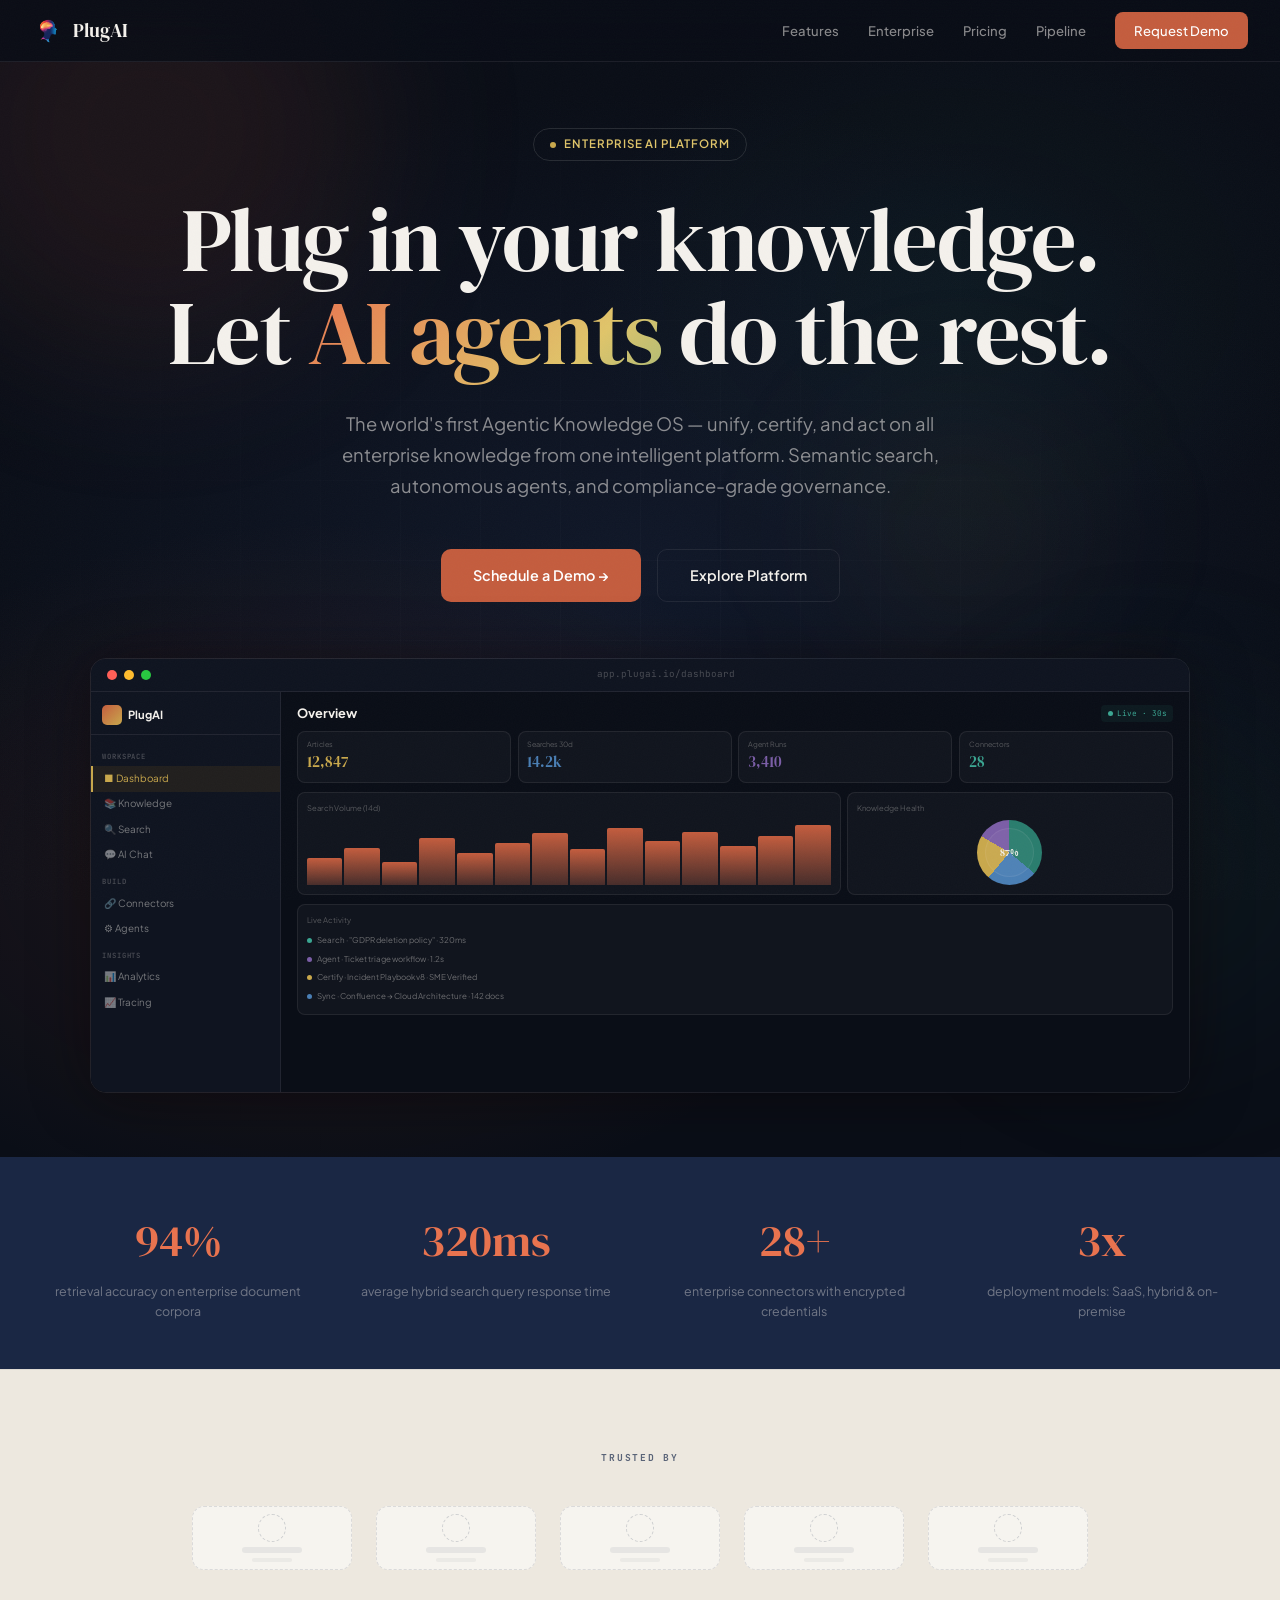
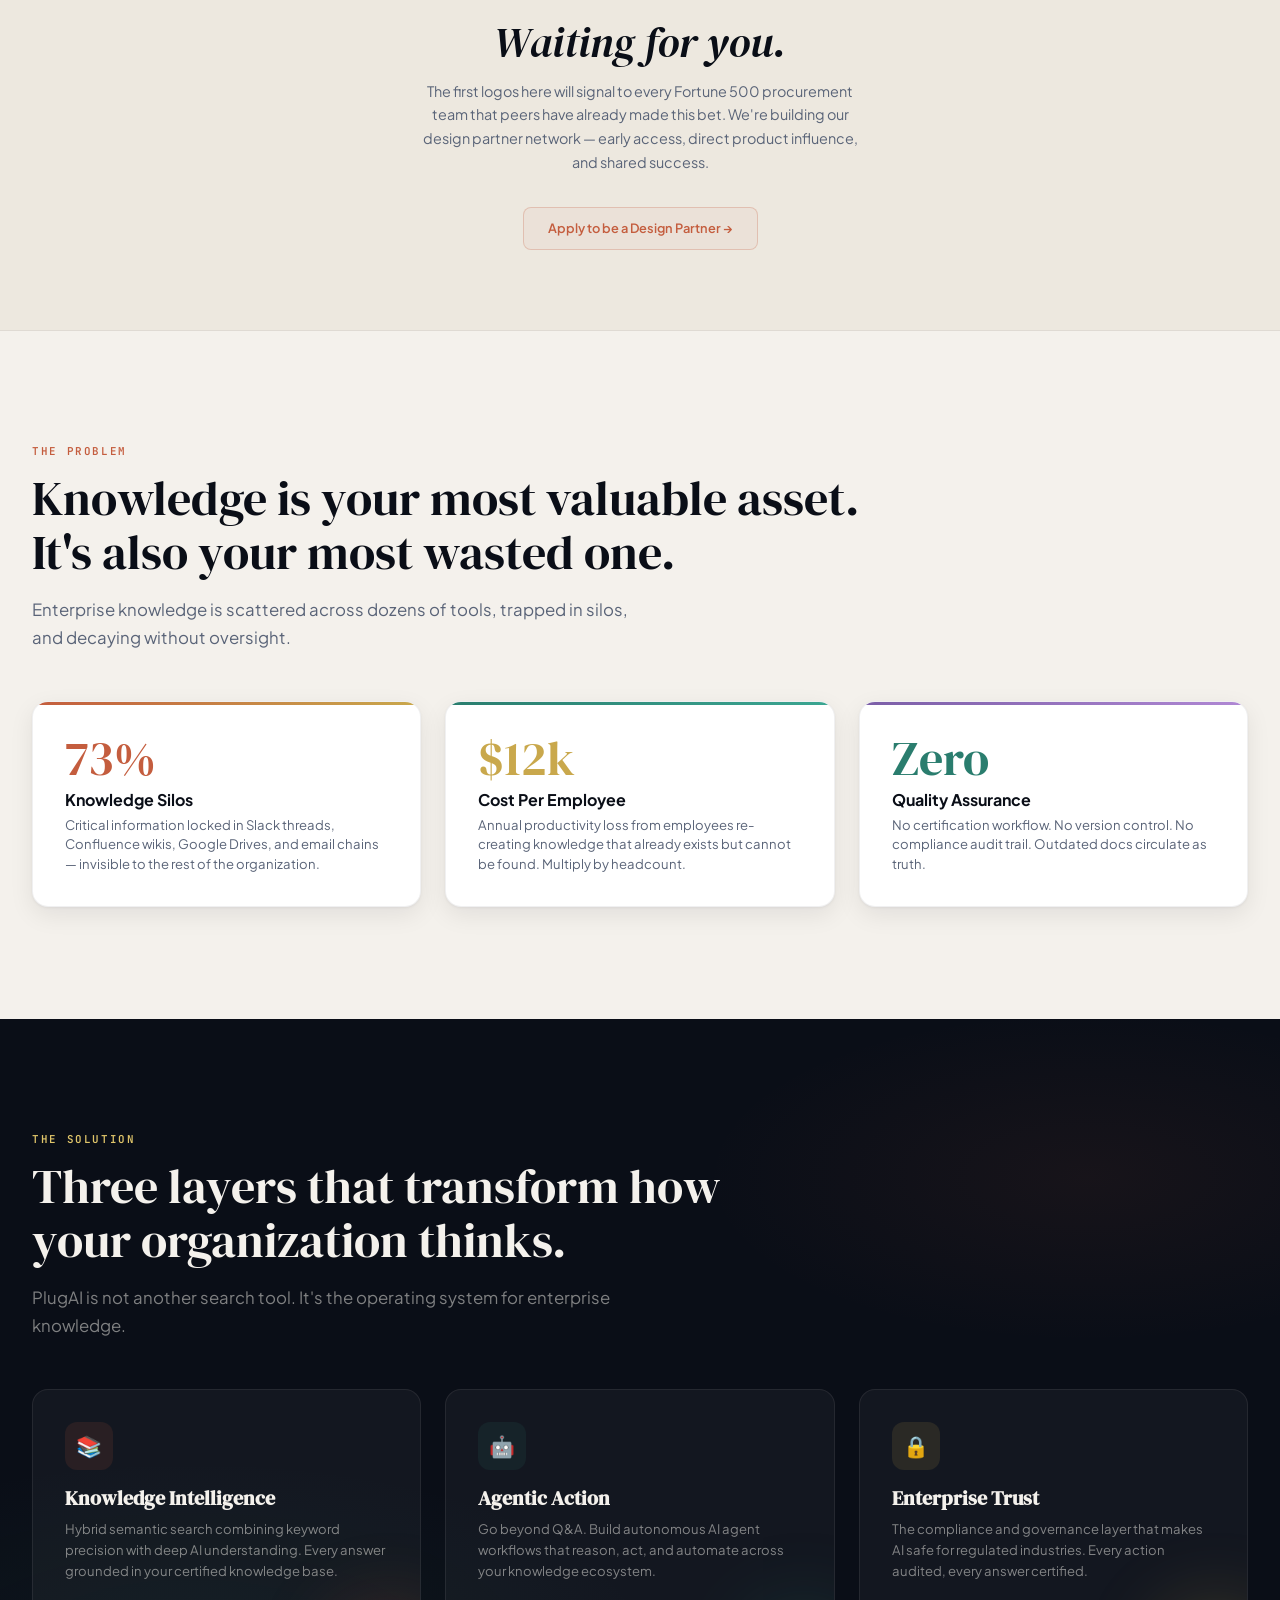
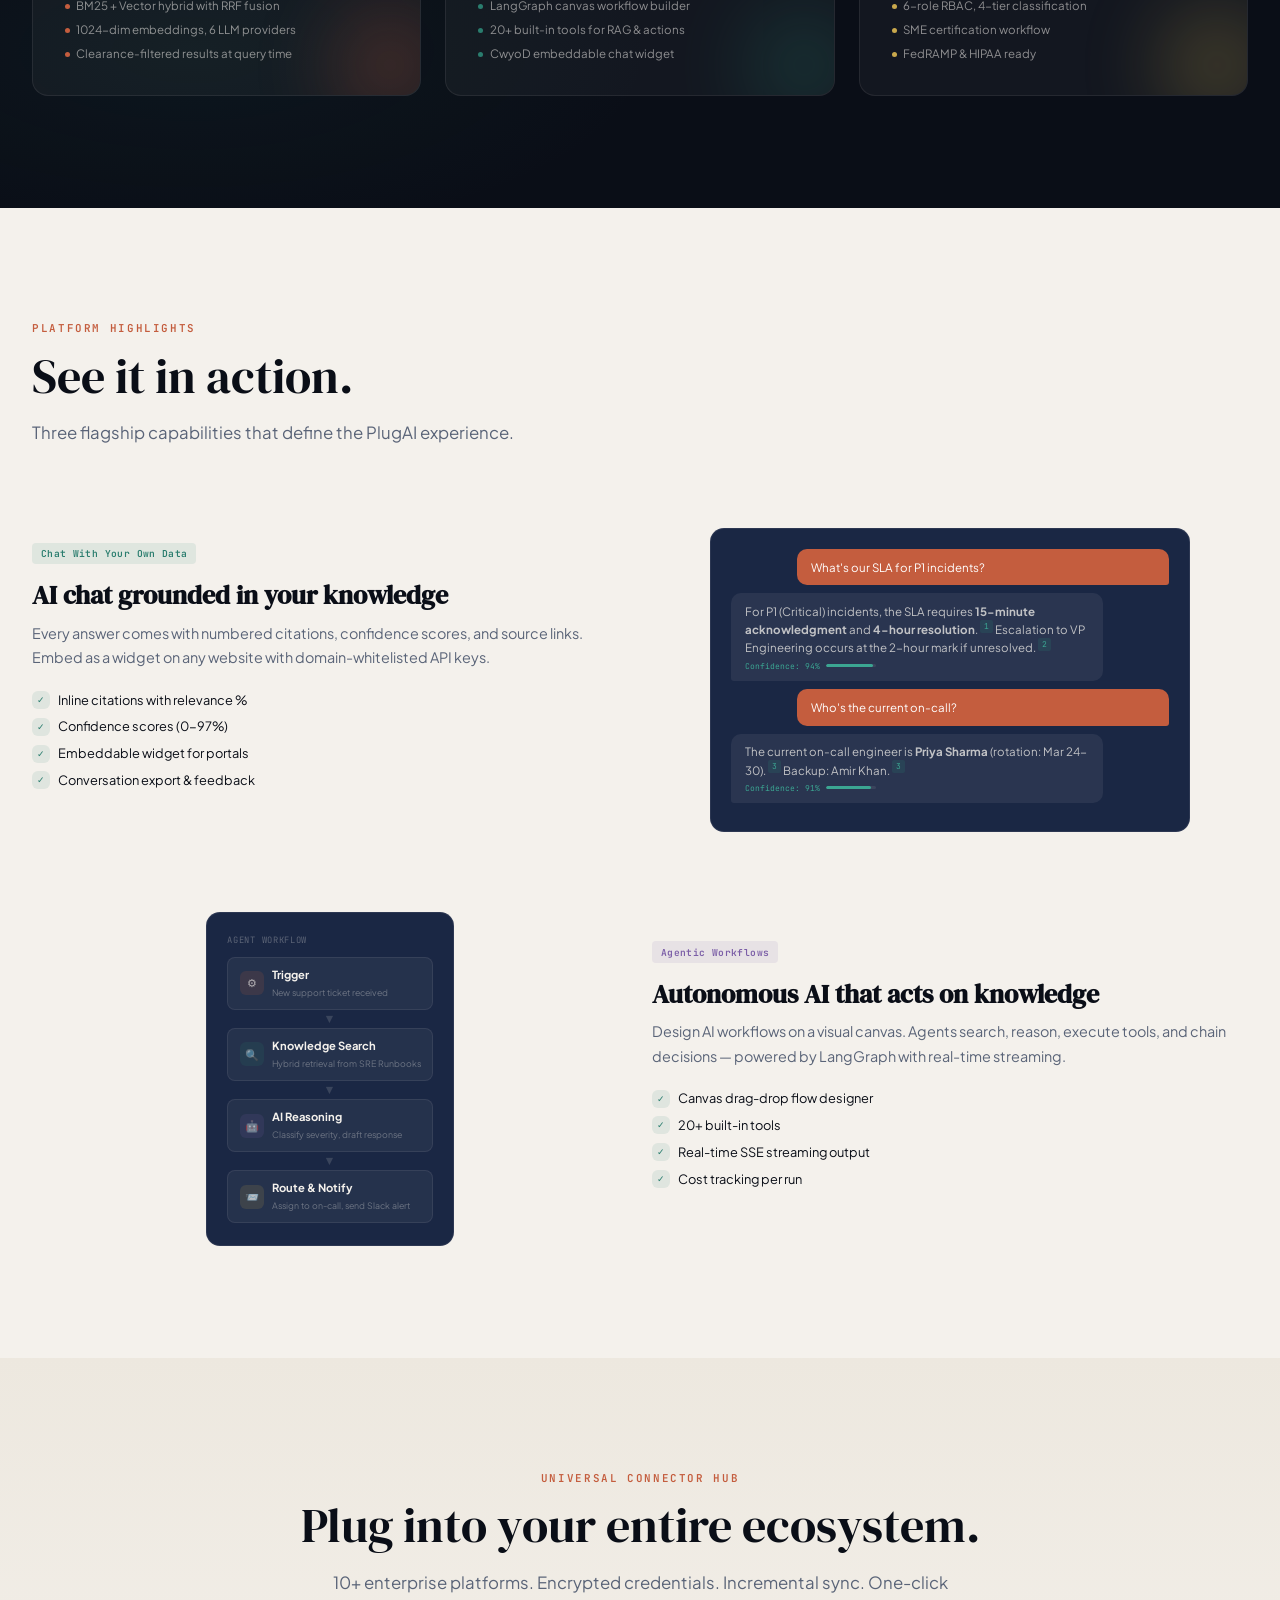
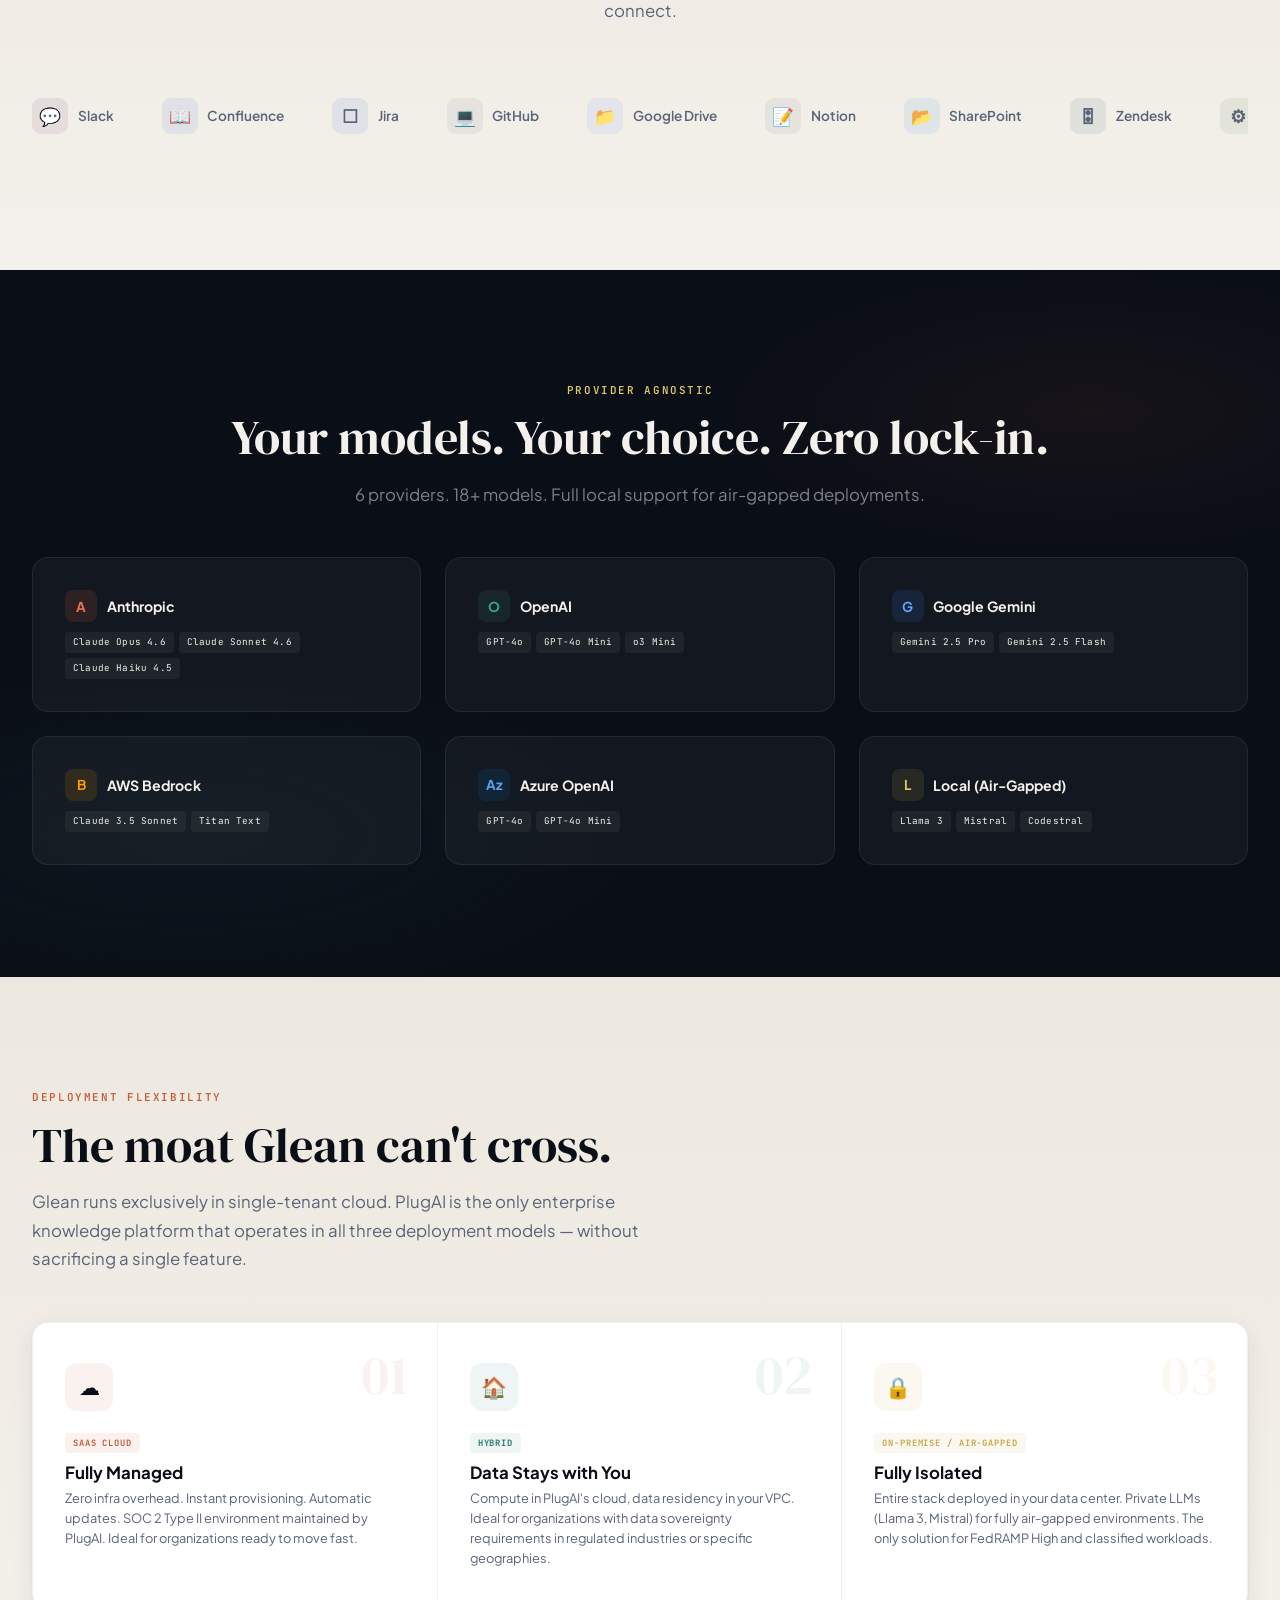
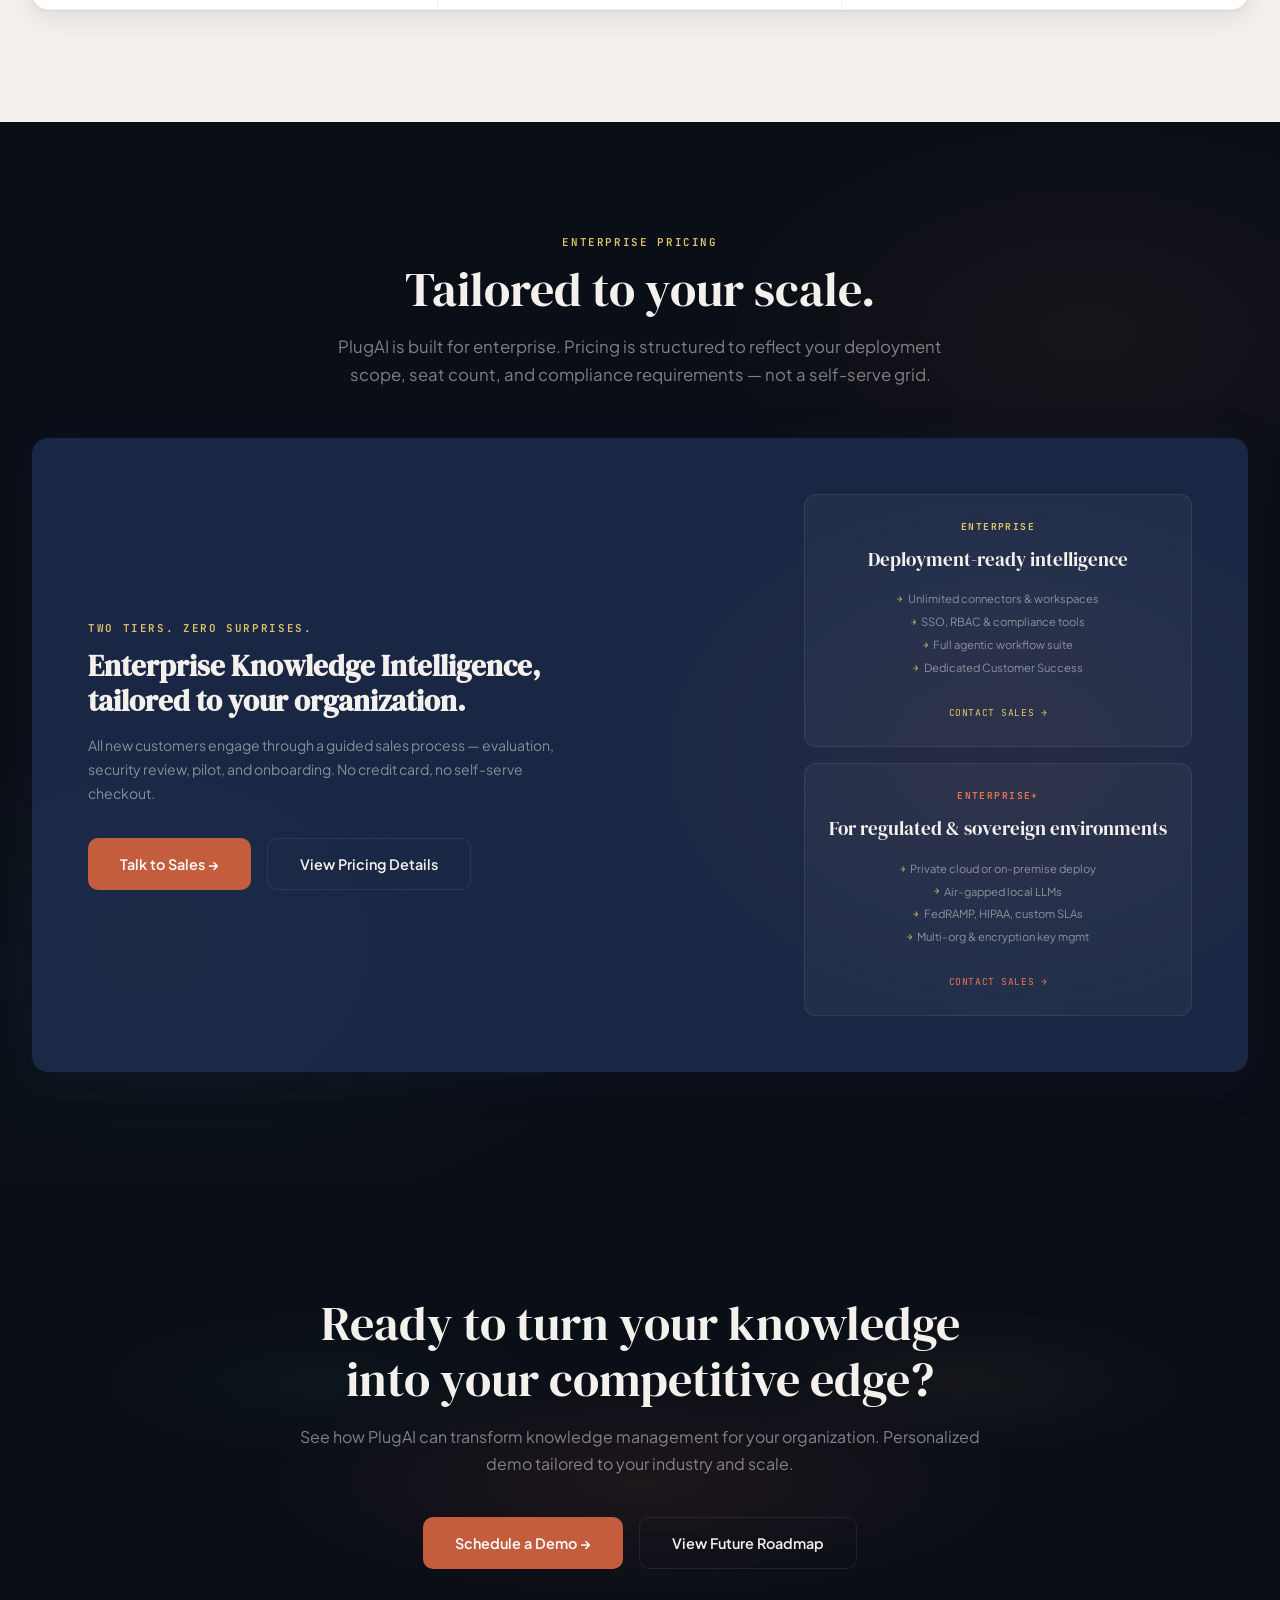
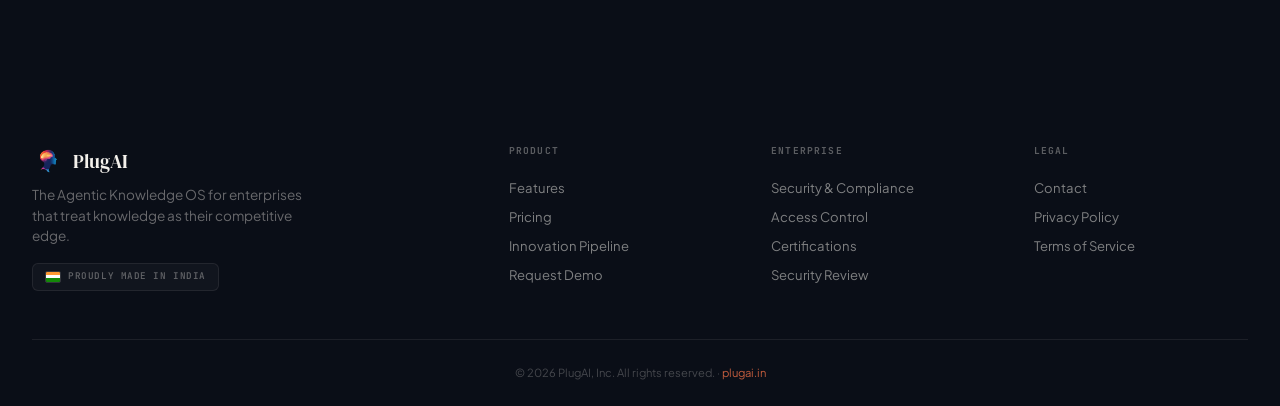
==== commit b7447c05: "Enterprise-only redesign: pricing, trust signals, legal pages, Make in India - Replaced homepage sta" ====
--- a/index.html
+++ b/index.html
@@ -7,6 +7,11 @@
 <link rel="preconnect" href="https://fonts.googleapis.com">
 <link rel="preconnect" href="https://fonts.gstatic.com" crossorigin>
 <link href="https://fonts.googleapis.com/css2?family=DM+Serif+Display:ital@0;1&family=JetBrains+Mono:wght@400;500;600&family=Plus+Jakarta+Sans:wght@300;400;500;600;700;800&display=swap" rel="stylesheet">
+<link rel="apple-touch-icon" sizes="180x180" href="apple-touch-icon.png">
+<link rel="icon" type="image/png" sizes="32x32" href="favicon-32x32.png">
+<link rel="icon" type="image/png" sizes="16x16" href="favicon-16x16.png">
+<link rel="manifest" href="site.webmanifest">
+<meta name="theme-color" content="#0a0f1a">
 <link rel="stylesheet" href="style.css">
 <style>
 /* PAGE-SPECIFIC: Home hero animations & connector marquee */
@@ -72,6 +77,146 @@
 .proof-item{
   font-family:'DM Serif Display',serif;font-size:1.4rem;
   letter-spacing:.02em;
+}
+
+/* Trusted by — Waiting for you */
+.trust-section{
+  background:var(--paper-warm);padding:5rem 2rem;text-align:center;
+  border-top:1px solid var(--edge);border-bottom:1px solid var(--edge);
+}
+.trust-label{
+  font-family:'JetBrains Mono',monospace;font-size:.6rem;font-weight:700;
+  letter-spacing:.18em;text-transform:uppercase;color:var(--slate);opacity:.6;
+  margin-bottom:2.5rem;
+}
+.trust-slots{
+  display:flex;align-items:center;justify-content:center;gap:1.5rem;
+  flex-wrap:wrap;margin-bottom:3rem;
+}
+.trust-slot{
+  width:160px;height:64px;border-radius:12px;
+  border:1.5px dashed rgba(90,100,120,.18);
+  display:flex;align-items:center;justify-content:center;
+  transition:all .4s ease;position:relative;overflow:hidden;
+  background:rgba(255,255,255,.5);
+}
+.trust-slot::before{
+  content:'';position:absolute;inset:0;
+  background:linear-gradient(135deg,transparent,rgba(196,93,62,.03),transparent);
+  opacity:0;transition:opacity .4s;
+}
+.trust-slot:hover{border-color:rgba(196,93,62,.2);background:rgba(255,255,255,.8);}
+.trust-slot:hover::before{opacity:1;}
+.trust-slot-inner{
+  display:flex;flex-direction:column;align-items:center;gap:.3rem;
+}
+.trust-slot-ring{
+  width:28px;height:28px;border-radius:50%;
+  border:1.5px dashed rgba(90,100,120,.25);
+  display:flex;align-items:center;justify-content:center;
+}
+.trust-slot-line{
+  width:60px;height:6px;border-radius:3px;
+  background:rgba(90,100,120,.1);
+}
+.trust-slot-line-sm{
+  width:40px;height:4px;border-radius:2px;
+  background:rgba(90,100,120,.07);
+}
+.trust-headline{
+  font-family:'DM Serif Display',serif;font-size:clamp(1.8rem,3.5vw,2.6rem);
+  font-weight:400;font-style:italic;color:var(--ink);
+  line-height:1.2;margin-bottom:.75rem;
+  opacity:.75;
+}
+.trust-sub{
+  font-size:.9rem;color:var(--slate);max-width:460px;margin:0 auto 2rem;
+  line-height:1.65;
+}
+.trust-cta{
+  display:inline-flex;align-items:center;gap:.5rem;
+  padding:.65rem 1.5rem;border-radius:8px;
+  border:1px solid rgba(196,93,62,.25);color:var(--accent);
+  font-size:.8rem;font-weight:600;transition:all .25s;
+  background:rgba(196,93,62,.04);
+}
+.trust-cta:hover{background:rgba(196,93,62,.08);border-color:var(--accent);}
+
+/* Deployment moat section */
+.deploy-grid{
+  display:grid;grid-template-columns:repeat(3,1fr);gap:0;
+  border:1px solid var(--edge);border-radius:var(--radius);
+  overflow:hidden;background:white;box-shadow:var(--shadow);
+}
+.deploy-card{
+  padding:2.5rem 2rem;position:relative;
+  border-right:1px solid var(--edge);
+  transition:all .3s;
+}
+.deploy-card:last-child{border-right:none;}
+.deploy-card:hover{background:rgba(244,241,236,.4);}
+.deploy-num{
+  font-family:'DM Serif Display',serif;font-size:3.5rem;
+  line-height:1;color:var(--edge);margin-bottom:.5rem;
+  transition:color .3s;position:absolute;top:1.5rem;right:1.75rem;
+}
+.deploy-card:nth-child(1) .deploy-num{color:rgba(196,93,62,.08);}
+.deploy-card:nth-child(2) .deploy-num{color:rgba(42,125,110,.08);}
+.deploy-card:nth-child(3) .deploy-num{color:rgba(201,168,76,.08);}
+.deploy-icon-wrap{
+  width:48px;height:48px;border-radius:12px;
+  display:flex;align-items:center;justify-content:center;
+  font-size:1.3rem;margin-bottom:1rem;
+}
+.deploy-badge{
+  font-family:'JetBrains Mono',monospace;font-size:.55rem;font-weight:700;
+  letter-spacing:.1em;text-transform:uppercase;padding:.2rem .5rem;
+  border-radius:4px;display:inline-block;margin-bottom:.6rem;
+}
+
+/* Enterprise-only pricing teaser */
+.ent-pricing-teaser{
+  background:var(--navy);border-radius:var(--radius);padding:3.5rem;
+  position:relative;overflow:hidden;
+  box-shadow:0 8px 40px rgba(26,39,68,.2);
+  display:grid;grid-template-columns:1fr auto;gap:3rem;align-items:center;
+}
+.ent-pricing-teaser::before{
+  content:'';position:absolute;inset:0;
+  background:
+    radial-gradient(ellipse 50% 70% at 80% 50%,rgba(196,93,62,.07),transparent 60%),
+    radial-gradient(ellipse 40% 60% at 10% 80%,rgba(42,125,110,.05),transparent 60%);
+}
+.ent-pricing-teaser > *{position:relative;}
+.ent-tier{
+  background:rgba(244,241,236,.04);border:1px solid rgba(244,241,236,.08);
+  border-radius:12px;padding:1.5rem;min-width:200px;text-align:center;
+}
+.ent-tier-name{
+  font-family:'JetBrains Mono',monospace;font-size:.6rem;font-weight:700;
+  letter-spacing:.15em;text-transform:uppercase;margin-bottom:.6rem;
+}
+.ent-tier-tagline{
+  font-family:'DM Serif Display',serif;font-size:1.2rem;color:var(--paper);
+  margin-bottom:1rem;
+}
+.ent-tier-features{
+  display:flex;flex-direction:column;gap:.3rem;margin-bottom:1.25rem;
+}
+.ent-tier-features span{
+  font-size:.7rem;color:rgba(244,241,236,.5);
+  display:flex;align-items:center;gap:.35rem;justify-content:center;
+}
+.ent-tier-features span::before{
+  content:'→';font-family:'JetBrains Mono',monospace;font-size:.55rem;
+  color:var(--gold-light);
+}
+@media(max-width:768px){
+  .ent-pricing-teaser{grid-template-columns:1fr;}
+  .deploy-grid{grid-template-columns:1fr;}
+  .deploy-card{border-right:none;border-bottom:1px solid var(--edge);}
+  .trust-slots{gap:1rem;}
+  .trust-slot{width:130px;height:52px;}
 }
 
 /* CwyoD mock */
@@ -136,7 +281,7 @@
       <a href="features.html">Features</a>
       <a href="enterprise.html">Enterprise</a>
       <a href="pricing.html">Pricing</a>
-      <a href="roadmap.html">Roadmap</a>
+      <a href="roadmap.html">Pipeline</a>
       <a href="contact.html" class="nav-cta">Request Demo</a>
     </div>
     <button class="nav-toggle" id="navToggle" aria-label="Menu">
@@ -238,22 +383,37 @@
 <section class="stats-bar">
   <div class="stats-bar-inner">
     <div class="rv">
-      <div class="stat-num"><span data-count="19" data-suffix="%">0%</span></div>
-      <div class="stat-label">of workweek lost searching for information</div>
+      <div class="stat-num"><span data-count="94" data-suffix="%">0%</span></div>
+      <div class="stat-label">retrieval accuracy on enterprise document corpora</div>
     </div>
     <div class="rv anim-delay-1">
-      <div class="stat-num">$<span data-count="47" data-suffix="B">0B</span></div>
-      <div class="stat-label">knowledge management market by 2028</div>
+      <div class="stat-num"><span data-count="320" data-suffix="ms">0ms</span></div>
+      <div class="stat-label">average hybrid search query response time</div>
     </div>
     <div class="rv anim-delay-2">
-      <div class="stat-num"><span data-count="30" data-suffix="%">0%</span></div>
-      <div class="stat-label">enterprise knowledge becomes stale in 6 months</div>
+      <div class="stat-num"><span data-count="28" data-suffix="+">0+</span></div>
+      <div class="stat-label">enterprise connectors with encrypted credentials</div>
     </div>
     <div class="rv anim-delay-3">
-      <div class="stat-num"><span data-count="6" data-suffix="x">0x</span></div>
-      <div class="stat-label">faster answers with AI-powered hybrid retrieval</div>
-    </div>
-  </div>
+      <div class="stat-num"><span data-count="3" data-suffix="x">0x</span></div>
+      <div class="stat-label">deployment models: SaaS, hybrid &amp; on-premise</div>
+    </div>
+  </div>
+</section>
+
+<!-- ═══ TRUSTED BY — WAITING FOR YOU ═══ -->
+<section class="trust-section">
+  <div class="trust-label rv">Trusted By</div>
+  <div class="trust-slots rv">
+    <div class="trust-slot"><div class="trust-slot-inner"><div class="trust-slot-ring"></div><div class="trust-slot-line"></div><div class="trust-slot-line-sm"></div></div></div>
+    <div class="trust-slot"><div class="trust-slot-inner"><div class="trust-slot-ring"></div><div class="trust-slot-line"></div><div class="trust-slot-line-sm"></div></div></div>
+    <div class="trust-slot"><div class="trust-slot-inner"><div class="trust-slot-ring"></div><div class="trust-slot-line"></div><div class="trust-slot-line-sm"></div></div></div>
+    <div class="trust-slot"><div class="trust-slot-inner"><div class="trust-slot-ring"></div><div class="trust-slot-line"></div><div class="trust-slot-line-sm"></div></div></div>
+    <div class="trust-slot"><div class="trust-slot-inner"><div class="trust-slot-ring"></div><div class="trust-slot-line"></div><div class="trust-slot-line-sm"></div></div></div>
+  </div>
+  <h3 class="trust-headline rv">Waiting for you.</h3>
+  <p class="trust-sub rv">The first logos here will signal to every Fortune 500 procurement team that peers have already made this bet. We're building our design partner network — early access, direct product influence, and shared success.</p>
+  <a href="contact.html" class="trust-cta rv">Apply to be a Design Partner &#8594;</a>
 </section>
 
 <!-- ═══ PROBLEM ═══ -->
@@ -513,74 +673,82 @@
   </div>
 </section>
 
-<!-- ═══ QUICK PRICING ═══ -->
+<!-- ═══ DEPLOYMENT MOAT ═══ -->
 <section class="sec-warm">
-  <div class="sec-inner" style="text-align:center;">
-    <div class="label rv" style="justify-content:center;">Pricing</div>
-    <h2 class="stitle rv">Start free. Scale with confidence.</h2>
-    <p class="sdesc rv" style="margin-left:auto;margin-right:auto;">Transparent seat-based pricing. No per-query fees.</p>
-
-    <div class="grid-4 rv" style="text-align:left;">
-      <div class="price-card">
-        <span class="price-tier" style="color:var(--slate);">Starter</span>
-        <div class="price-amount">Free</div>
-        <div class="price-label">forever</div>
-        <div class="price-divider"></div>
-        <ul class="price-features">
-          <li>Up to 20 users</li>
-          <li>1,000 articles</li>
-          <li>5 connectors</li>
-          <li>Basic semantic search</li>
-          <li>Community support</li>
-        </ul>
-      </div>
-      <div class="price-card">
-        <span class="price-tier" style="color:var(--teal);">Professional</span>
-        <div class="price-amount">$25</div>
-        <div class="price-label">per user / month</div>
-        <div class="price-divider"></div>
-        <ul class="price-features">
-          <li>Unlimited users &amp; articles</li>
-          <li>50 connectors</li>
-          <li>Graph RAG search</li>
-          <li>API access + widget</li>
-          <li>Agent builder</li>
-          <li>Priority support</li>
-        </ul>
-      </div>
-      <div class="price-card featured">
-        <div class="price-popular">Most Popular</div>
-        <span class="price-tier" style="color:var(--gold-light);">Enterprise</span>
-        <div class="price-amount">$55</div>
-        <div class="price-label">per user / month</div>
-        <div class="price-divider"></div>
-        <ul class="price-features">
-          <li>Everything in Professional</li>
-          <li>Unlimited connectors</li>
-          <li>Multiple workspaces</li>
-          <li>SME certification workflow</li>
-          <li>SSO &amp; compliance tools</li>
-          <li>Dedicated CSM</li>
-        </ul>
-      </div>
-      <div class="price-card">
-        <span class="price-tier" style="color:var(--accent-glow);">Enterprise+</span>
-        <div class="price-amount">Custom</div>
-        <div class="price-label">license key required</div>
-        <div class="price-divider"></div>
-        <ul class="price-features">
-          <li>Multi-org licensing</li>
-          <li>Private cloud deploy</li>
-          <li>Local / private LLMs</li>
-          <li>FedRAMP compliance</li>
-          <li>Custom SLAs</li>
-          <li>Dedicated support team</li>
-        </ul>
-      </div>
-    </div>
-
-    <div style="text-align:center;margin-top:2rem;" class="rv">
-      <a href="pricing.html" class="btn btn-ghost" style="font-size:.82rem;">View Full Comparison &#8594;</a>
+  <div class="sec-inner">
+    <div class="label rv">Deployment Flexibility</div>
+    <h2 class="stitle rv">The moat Glean can't cross.</h2>
+    <p class="sdesc rv">Glean runs exclusively in single-tenant cloud. PlugAI is the only enterprise knowledge platform that operates in all three deployment models — without sacrificing a single feature.</p>
+
+    <div class="deploy-grid rv">
+      <div class="deploy-card">
+        <div class="deploy-num">01</div>
+        <div class="deploy-icon-wrap" style="background:rgba(196,93,62,.08);">&#9729;</div>
+        <div class="deploy-badge" style="background:rgba(196,93,62,.08);color:var(--accent);">SaaS Cloud</div>
+        <h3 style="font-size:1.05rem;font-weight:700;margin-bottom:.4rem;">Fully Managed</h3>
+        <p style="font-size:.8rem;color:var(--slate);line-height:1.55;">Zero infra overhead. Instant provisioning. Automatic updates. SOC 2 Type II environment maintained by PlugAI. Ideal for organizations ready to move fast.</p>
+      </div>
+      <div class="deploy-card">
+        <div class="deploy-num">02</div>
+        <div class="deploy-icon-wrap" style="background:rgba(42,125,110,.08);">&#127968;</div>
+        <div class="deploy-badge" style="background:rgba(42,125,110,.08);color:var(--teal);">Hybrid</div>
+        <h3 style="font-size:1.05rem;font-weight:700;margin-bottom:.4rem;">Data Stays with You</h3>
+        <p style="font-size:.8rem;color:var(--slate);line-height:1.55;">Compute in PlugAI's cloud, data residency in your VPC. Ideal for organizations with data sovereignty requirements in regulated industries or specific geographies.</p>
+      </div>
+      <div class="deploy-card">
+        <div class="deploy-num">03</div>
+        <div class="deploy-icon-wrap" style="background:rgba(201,168,76,.08);">&#128274;</div>
+        <div class="deploy-badge" style="background:rgba(201,168,76,.08);color:var(--gold);">On-Premise / Air-Gapped</div>
+        <h3 style="font-size:1.05rem;font-weight:700;margin-bottom:.4rem;">Fully Isolated</h3>
+        <p style="font-size:.8rem;color:var(--slate);line-height:1.55;">Entire stack deployed in your data center. Private LLMs (Llama 3, Mistral) for fully air-gapped environments. The only solution for FedRAMP High and classified workloads.</p>
+      </div>
+    </div>
+  </div>
+</section>
+
+<!-- ═══ ENTERPRISE PRICING TEASER ═══ -->
+<section class="sec-dark">
+  <div class="sec-inner">
+    <div style="text-align:center;margin-bottom:3rem;">
+      <div class="label label-dark rv" style="justify-content:center;">Enterprise Pricing</div>
+      <h2 class="stitle rv">Tailored to your scale.</h2>
+      <p class="sdesc sdesc-dark rv" style="margin-left:auto;margin-right:auto;">PlugAI is built for enterprise. Pricing is structured to reflect your deployment scope, seat count, and compliance requirements — not a self-serve grid.</p>
+    </div>
+
+    <div class="ent-pricing-teaser rv">
+      <div>
+        <div class="label label-dark" style="margin-bottom:.75rem;">Two Tiers. Zero Surprises.</div>
+        <h3 style="font-family:'DM Serif Display',serif;font-size:1.8rem;color:var(--paper);margin-bottom:1rem;line-height:1.2;">Enterprise Knowledge Intelligence,<br>tailored to your organization.</h3>
+        <p style="font-size:.88rem;color:rgba(244,241,236,.5);line-height:1.7;max-width:480px;margin-bottom:2rem;">All new customers engage through a guided sales process — evaluation, security review, pilot, and onboarding. No credit card, no self-serve checkout.</p>
+        <div style="display:flex;gap:1rem;flex-wrap:wrap;">
+          <a class="btn btn-primary" href="contact.html">Talk to Sales &#8594;</a>
+          <a class="btn btn-ghost-dark" href="pricing.html">View Pricing Details</a>
+        </div>
+      </div>
+      <div style="display:flex;flex-direction:column;gap:1rem;">
+        <div class="ent-tier">
+          <div class="ent-tier-name" style="color:var(--gold-light);">Enterprise</div>
+          <div class="ent-tier-tagline">Deployment-ready intelligence</div>
+          <div class="ent-tier-features">
+            <span>Unlimited connectors &amp; workspaces</span>
+            <span>SSO, RBAC &amp; compliance tools</span>
+            <span>Full agentic workflow suite</span>
+            <span>Dedicated Customer Success</span>
+          </div>
+          <a href="contact.html" style="font-family:'JetBrains Mono',monospace;font-size:.6rem;color:var(--gold-light);letter-spacing:.06em;">CONTACT SALES &#8594;</a>
+        </div>
+        <div class="ent-tier">
+          <div class="ent-tier-name" style="color:var(--accent-glow);">Enterprise+</div>
+          <div class="ent-tier-tagline">For regulated &amp; sovereign environments</div>
+          <div class="ent-tier-features">
+            <span>Private cloud or on-premise deploy</span>
+            <span>Air-gapped local LLMs</span>
+            <span>FedRAMP, HIPAA, custom SLAs</span>
+            <span>Multi-org &amp; encryption key mgmt</span>
+          </div>
+          <a href="contact.html" style="font-family:'JetBrains Mono',monospace;font-size:.6rem;color:var(--accent-glow);letter-spacing:.06em;">CONTACT SALES &#8594;</a>
+        </div>
+      </div>
     </div>
   </div>
 </section>
@@ -606,31 +774,34 @@
         <span style="color:var(--paper);">PlugAI</span>
       </a>
       <p>The Agentic Knowledge OS for enterprises that treat knowledge as their competitive edge.</p>
+      <div class="footer-mii">
+        <span class="footer-mii-flag" aria-hidden="true"><span class="saffron"></span><span class="white"></span><span class="green"></span></span>
+        <span>Proudly Made in India</span>
+      </div>
     </div>
     <div class="footer-col">
       <h4>Product</h4>
       <a href="features.html">Features</a>
       <a href="pricing.html">Pricing</a>
-      <a href="roadmap.html">Roadmap</a>
-      <a href="#">Changelog</a>
+      <a href="roadmap.html">Innovation Pipeline</a>
+      <a href="contact.html">Request Demo</a>
     </div>
     <div class="footer-col">
       <h4>Enterprise</h4>
-      <a href="enterprise.html">Security</a>
-      <a href="enterprise.html">Compliance</a>
-      <a href="enterprise.html">RBAC</a>
-      <a href="#">Docs</a>
+      <a href="enterprise.html">Security &amp; Compliance</a>
+      <a href="enterprise.html#rbac">Access Control</a>
+      <a href="enterprise.html#compliance">Certifications</a>
+      <a href="contact.html">Security Review</a>
     </div>
     <div class="footer-col">
-      <h4>Company</h4>
+      <h4>Legal</h4>
       <a href="contact.html">Contact</a>
-      <a href="#">Blog</a>
-      <a href="#">Careers</a>
-      <a href="#">Privacy</a>
+      <a href="privacy.html">Privacy Policy</a>
+      <a href="terms.html">Terms of Service</a>
     </div>
   </div>
   <div class="footer-bottom">
-    <p>&copy; 2026 PlugAI, Inc. All rights reserved. &middot; <span>plugai.app</span></p>
+    <p>&copy; 2026 PlugAI, Inc. All rights reserved. &middot; <span>plugai.in</span></p>
   </div>
 </footer>
 
--- a/style.css
+++ b/style.css
@@ -553,6 +553,35 @@
 }
 .footer-bottom span{color:var(--accent);}
 
+/* ─── MAKE IN INDIA ─── */
+.footer-mii{
+  display:inline-flex;align-items:center;gap:.45rem;
+  margin-top:1rem;
+  font-family:'JetBrains Mono',monospace;font-size:.58rem;
+  font-weight:600;letter-spacing:.06em;text-transform:uppercase;
+  color:rgba(244,241,236,.35);
+  padding:.35rem .75rem;border-radius:6px;
+  border:1px solid rgba(244,241,236,.08);
+  background:rgba(244,241,236,.03);
+  transition:all .3s;
+}
+.footer-mii:hover{
+  color:rgba(244,241,236,.6);
+  border-color:rgba(244,241,236,.12);
+}
+.footer-mii-flag{
+  /* Inline tricolor bar */
+  display:inline-flex;flex-direction:column;
+  width:16px;height:12px;border-radius:2px;overflow:hidden;flex-shrink:0;
+  border:1px solid rgba(244,241,236,.15);
+}
+.footer-mii-flag span{
+  flex:1;display:block;
+}
+.footer-mii-flag .saffron{background:#FF9933;}
+.footer-mii-flag .white{background:#FFFFFF;position:relative;}
+.footer-mii-flag .green{background:#138808;}
+
 /* ─── CTA SECTION ─── */
 .cta-section{
   background:var(--ink);padding:7rem 2rem;text-align:center;
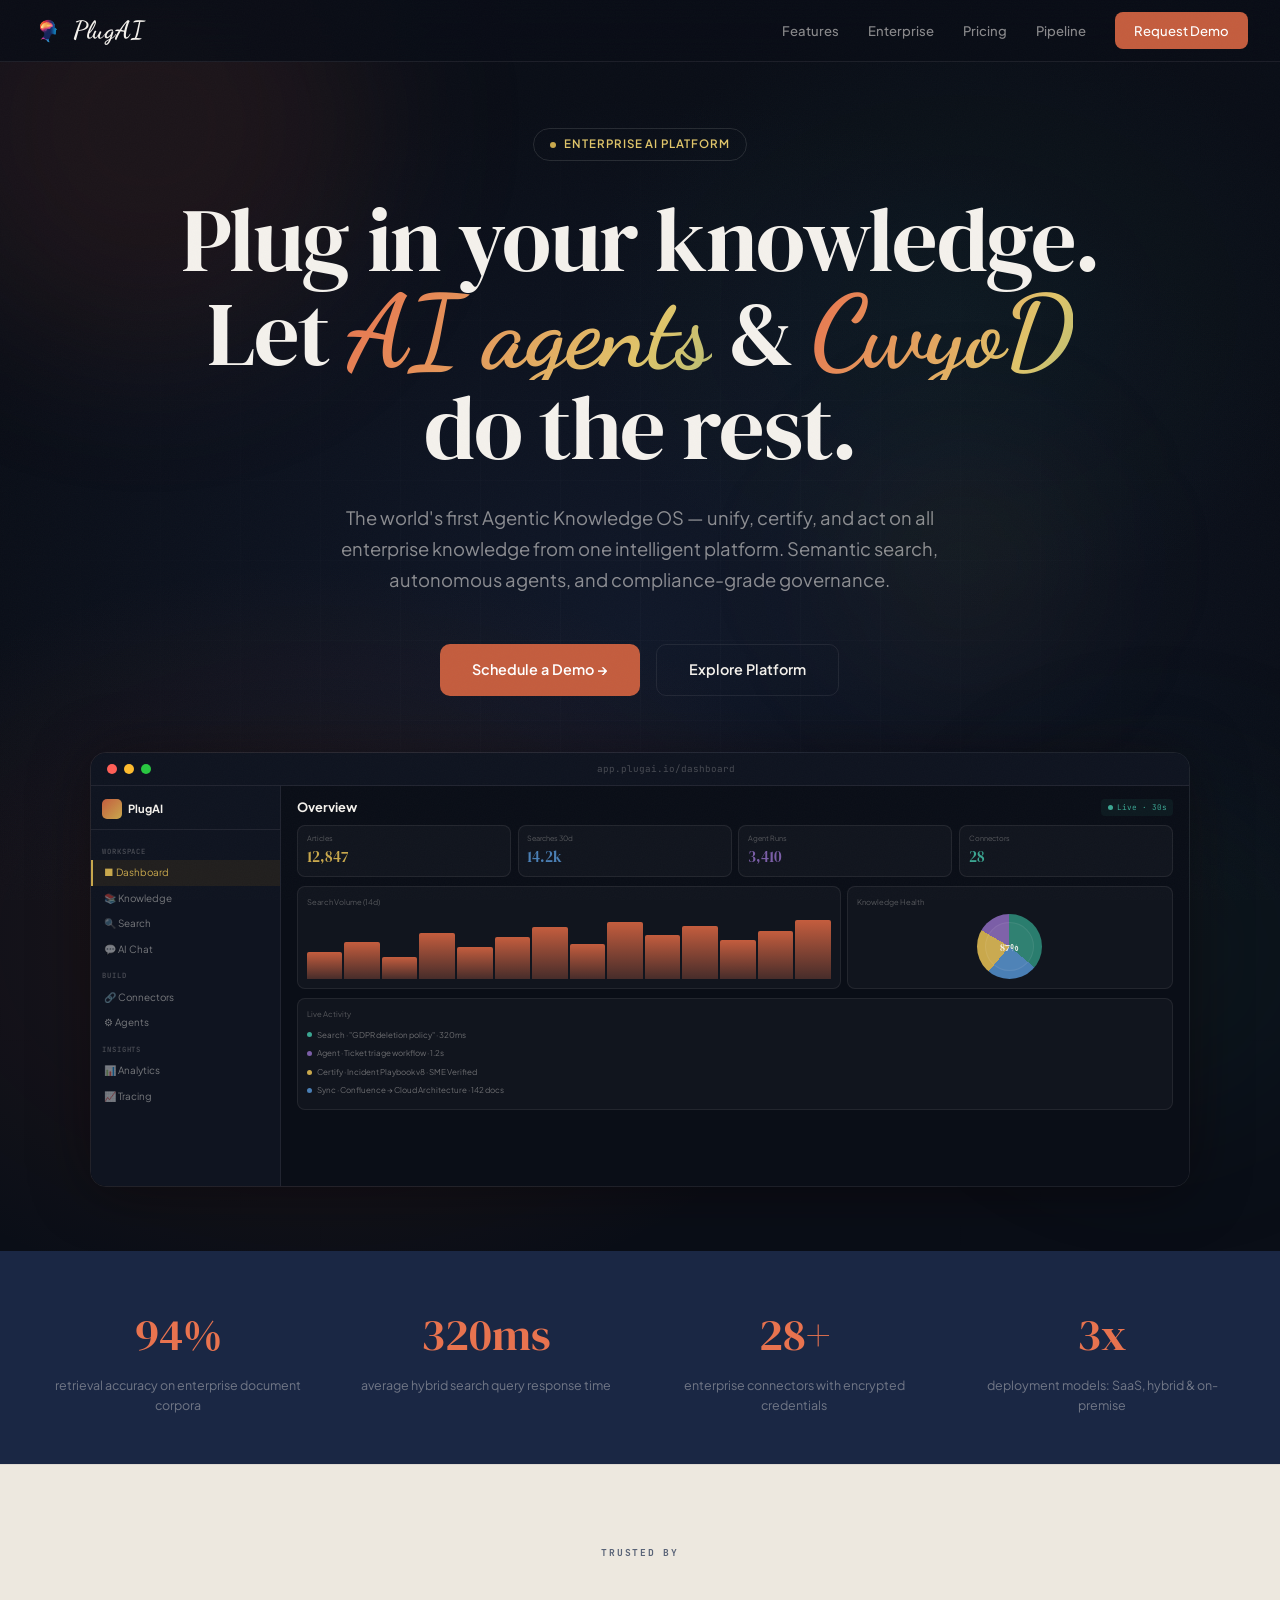
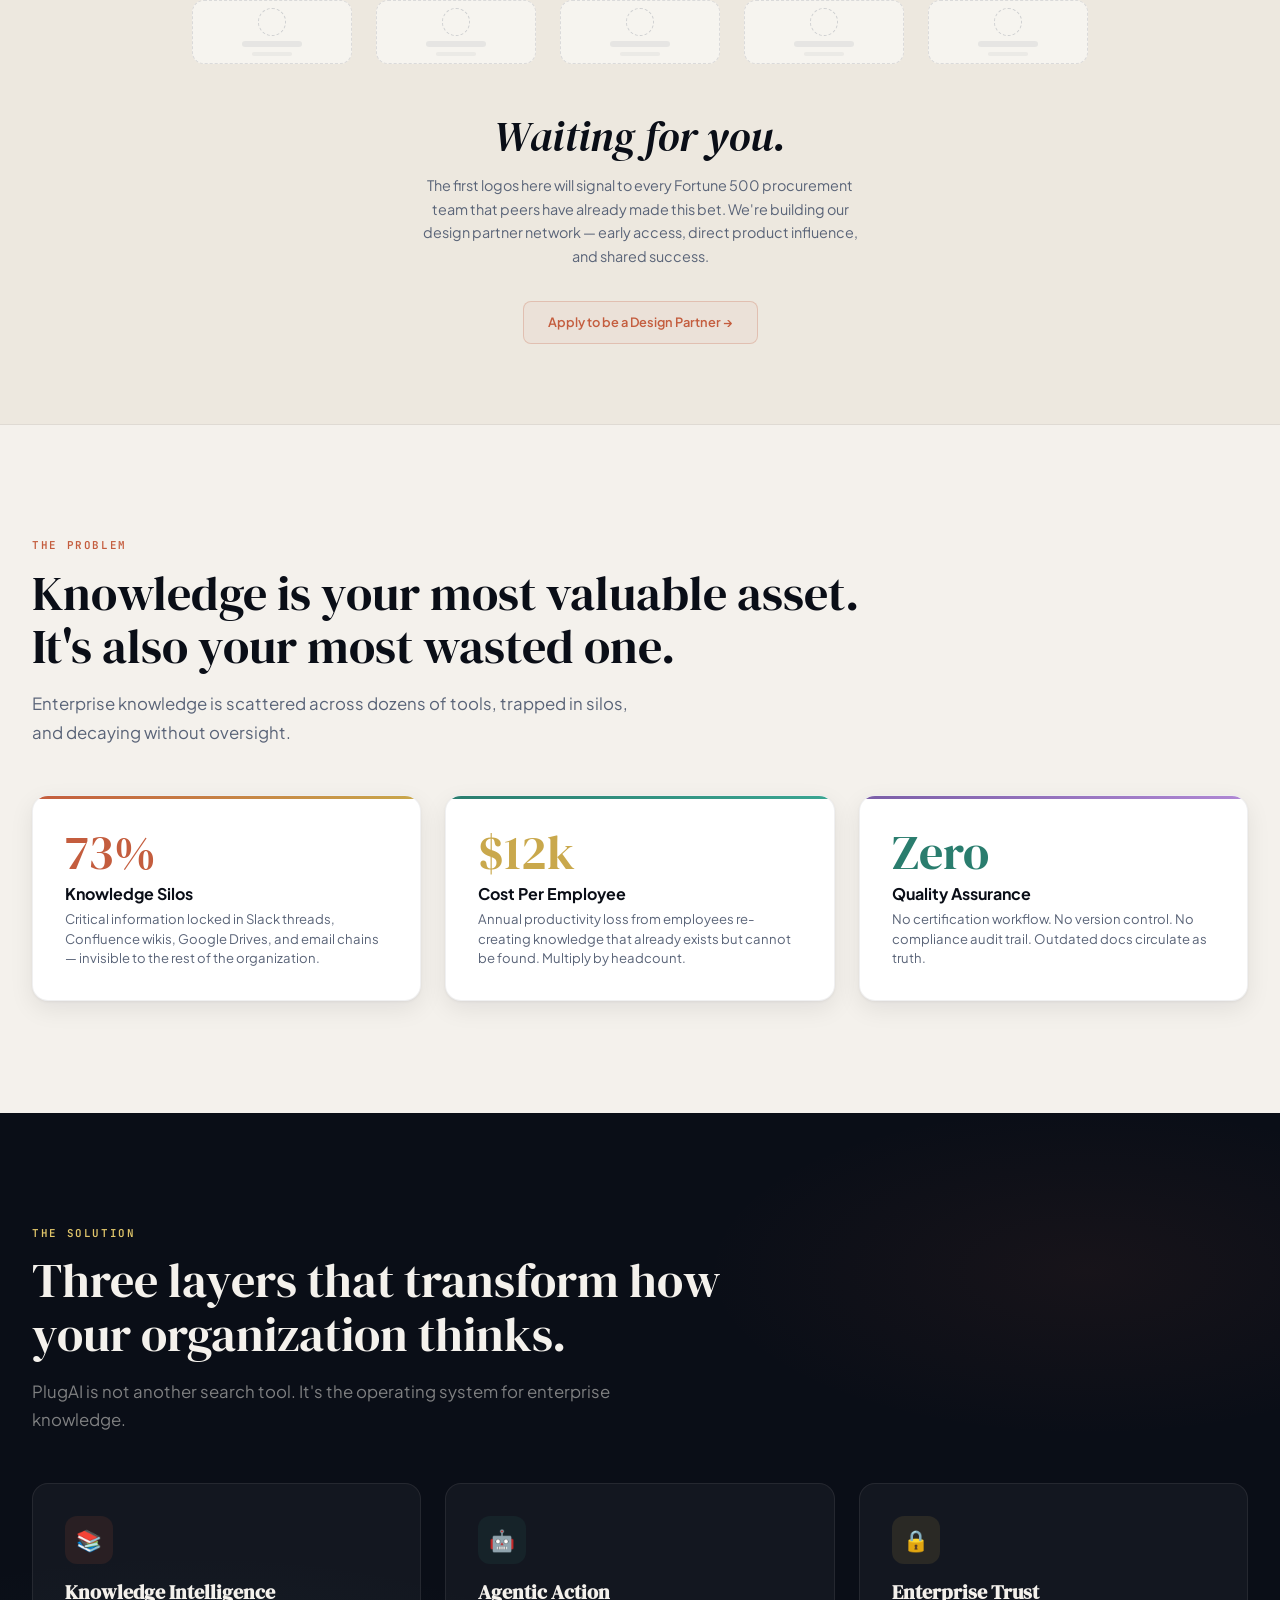
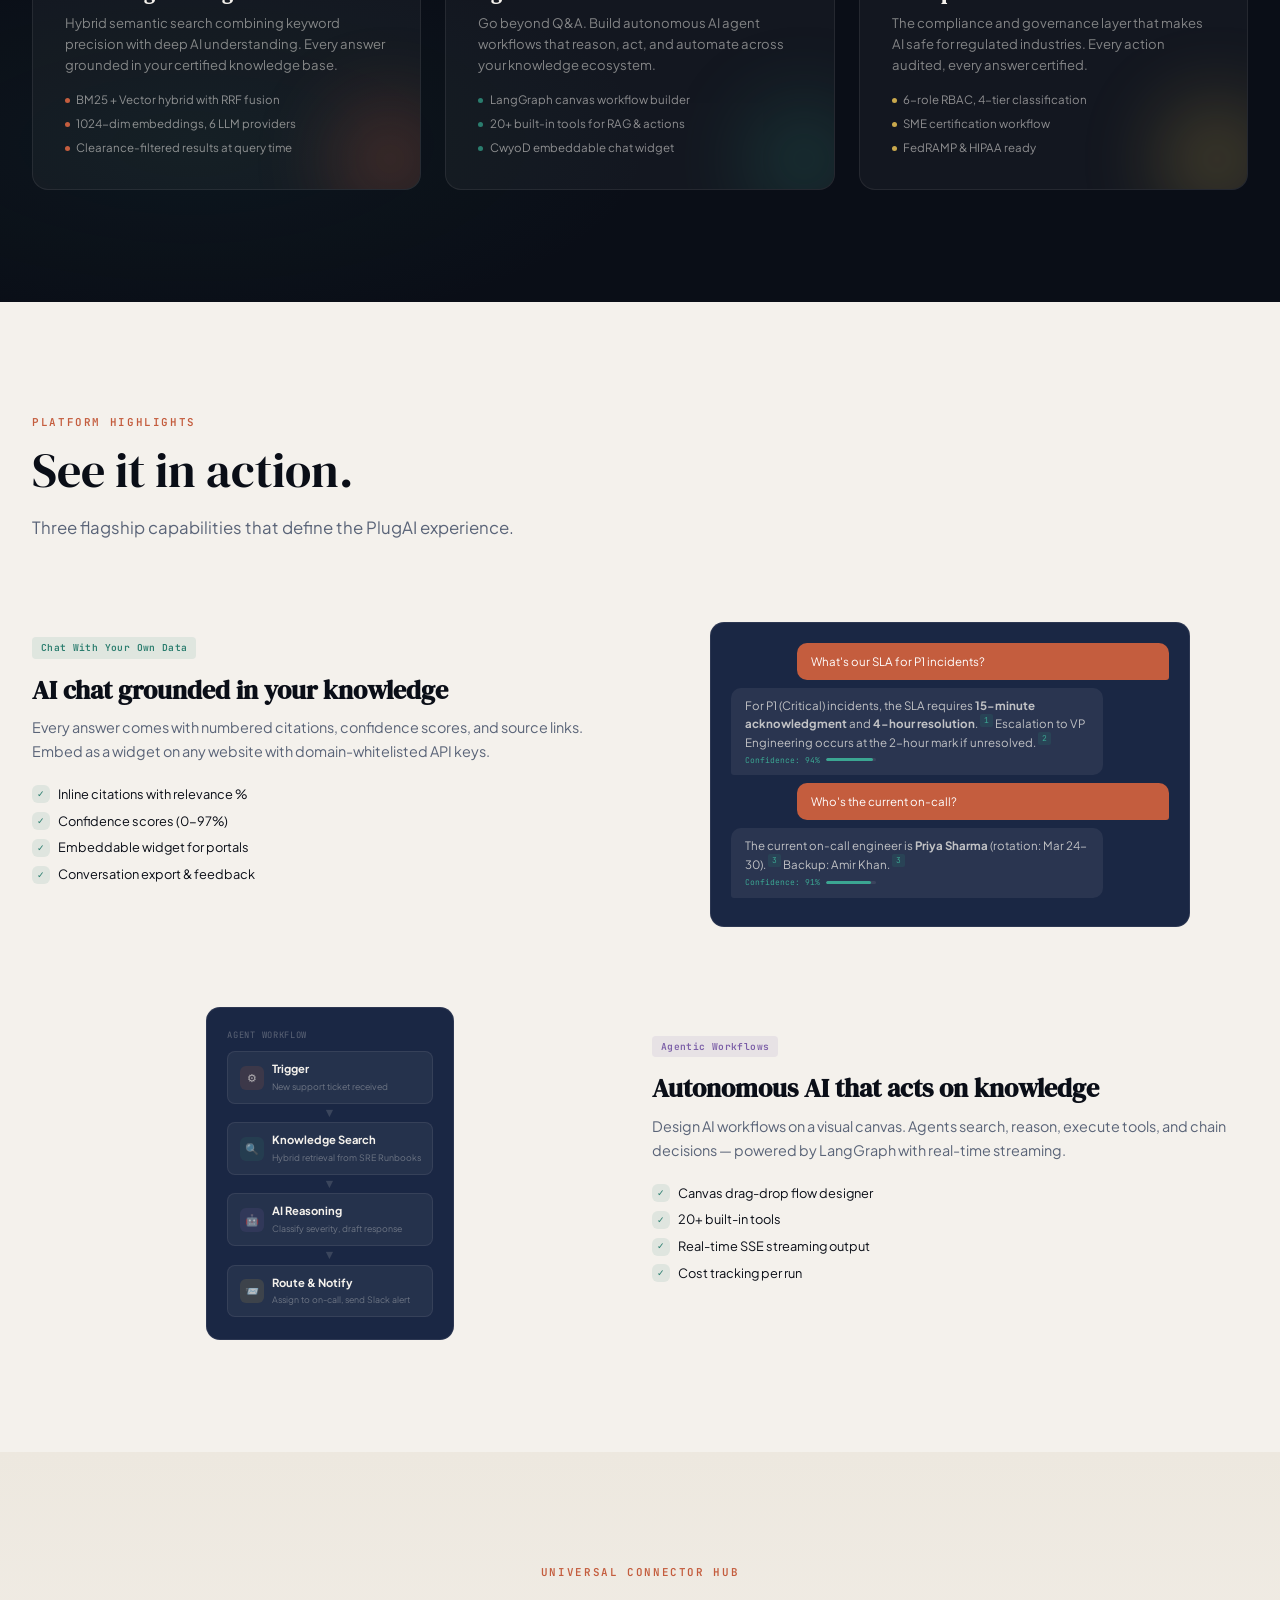
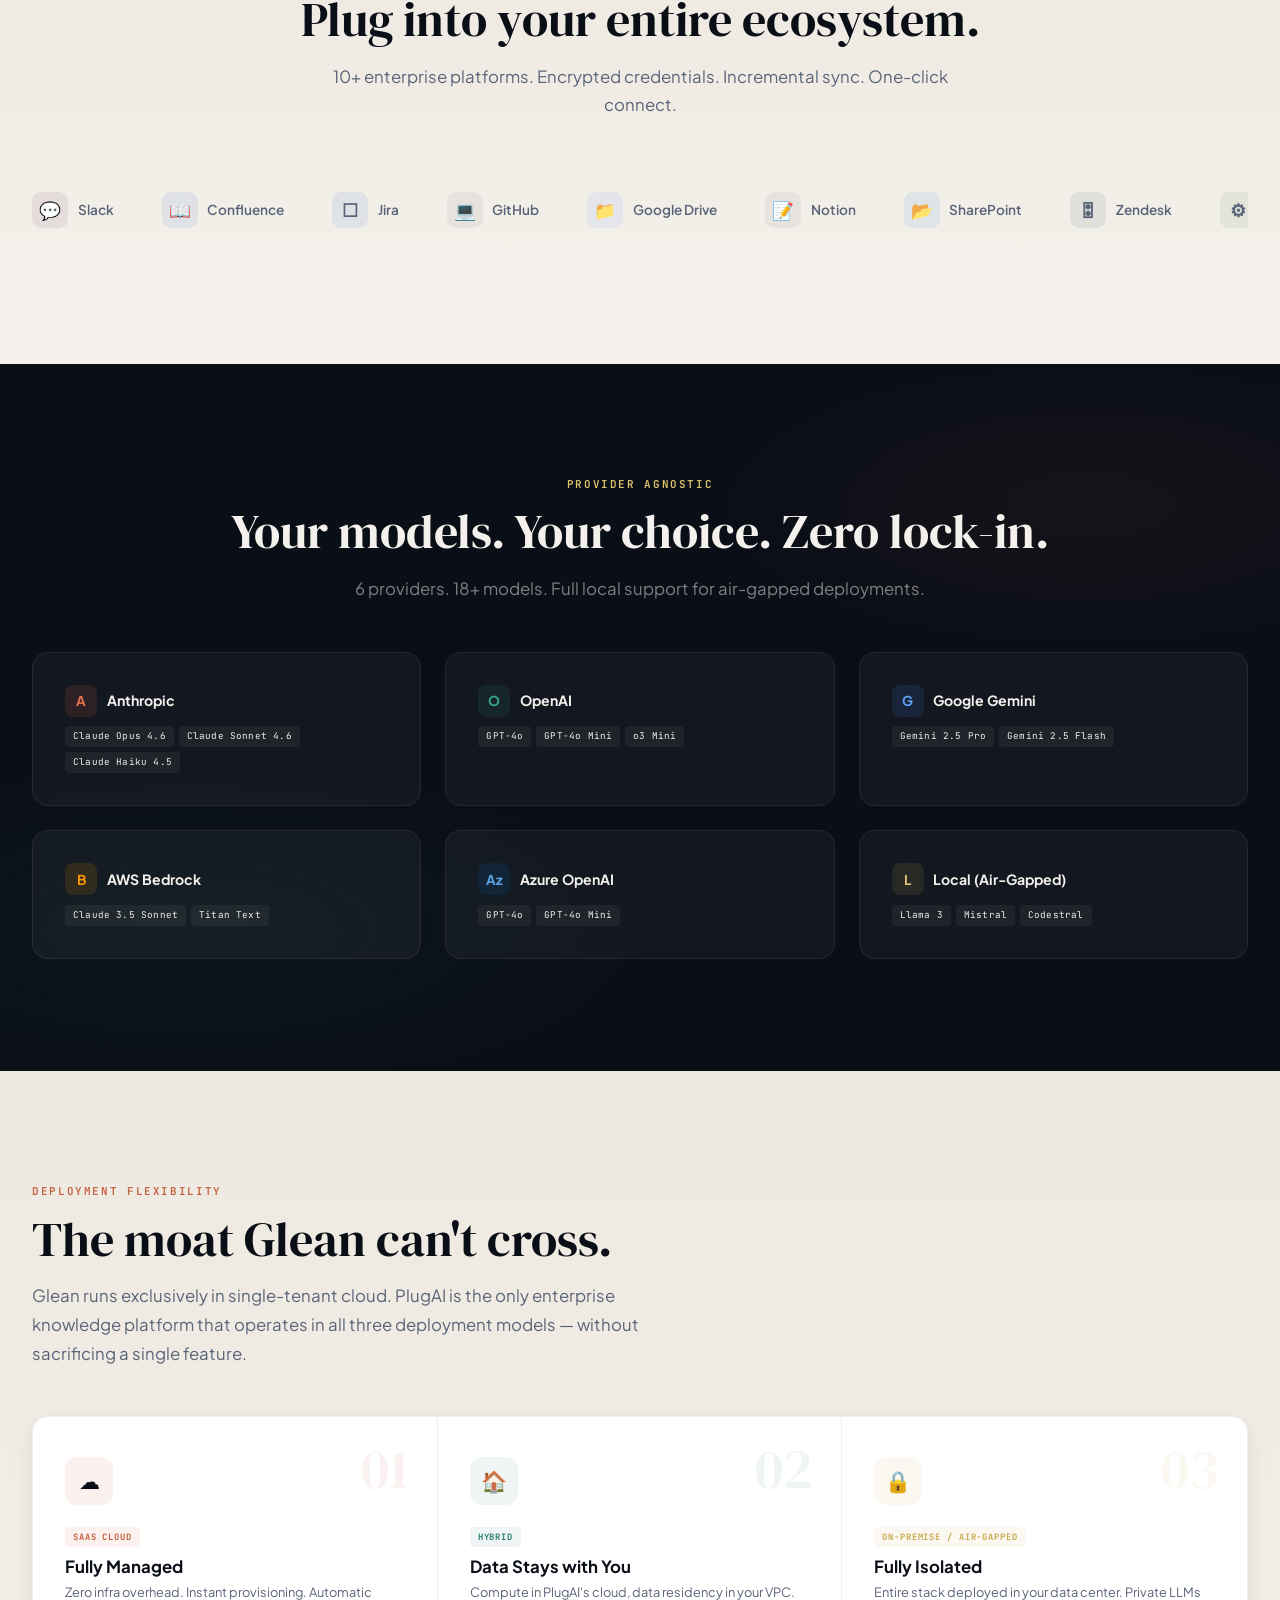
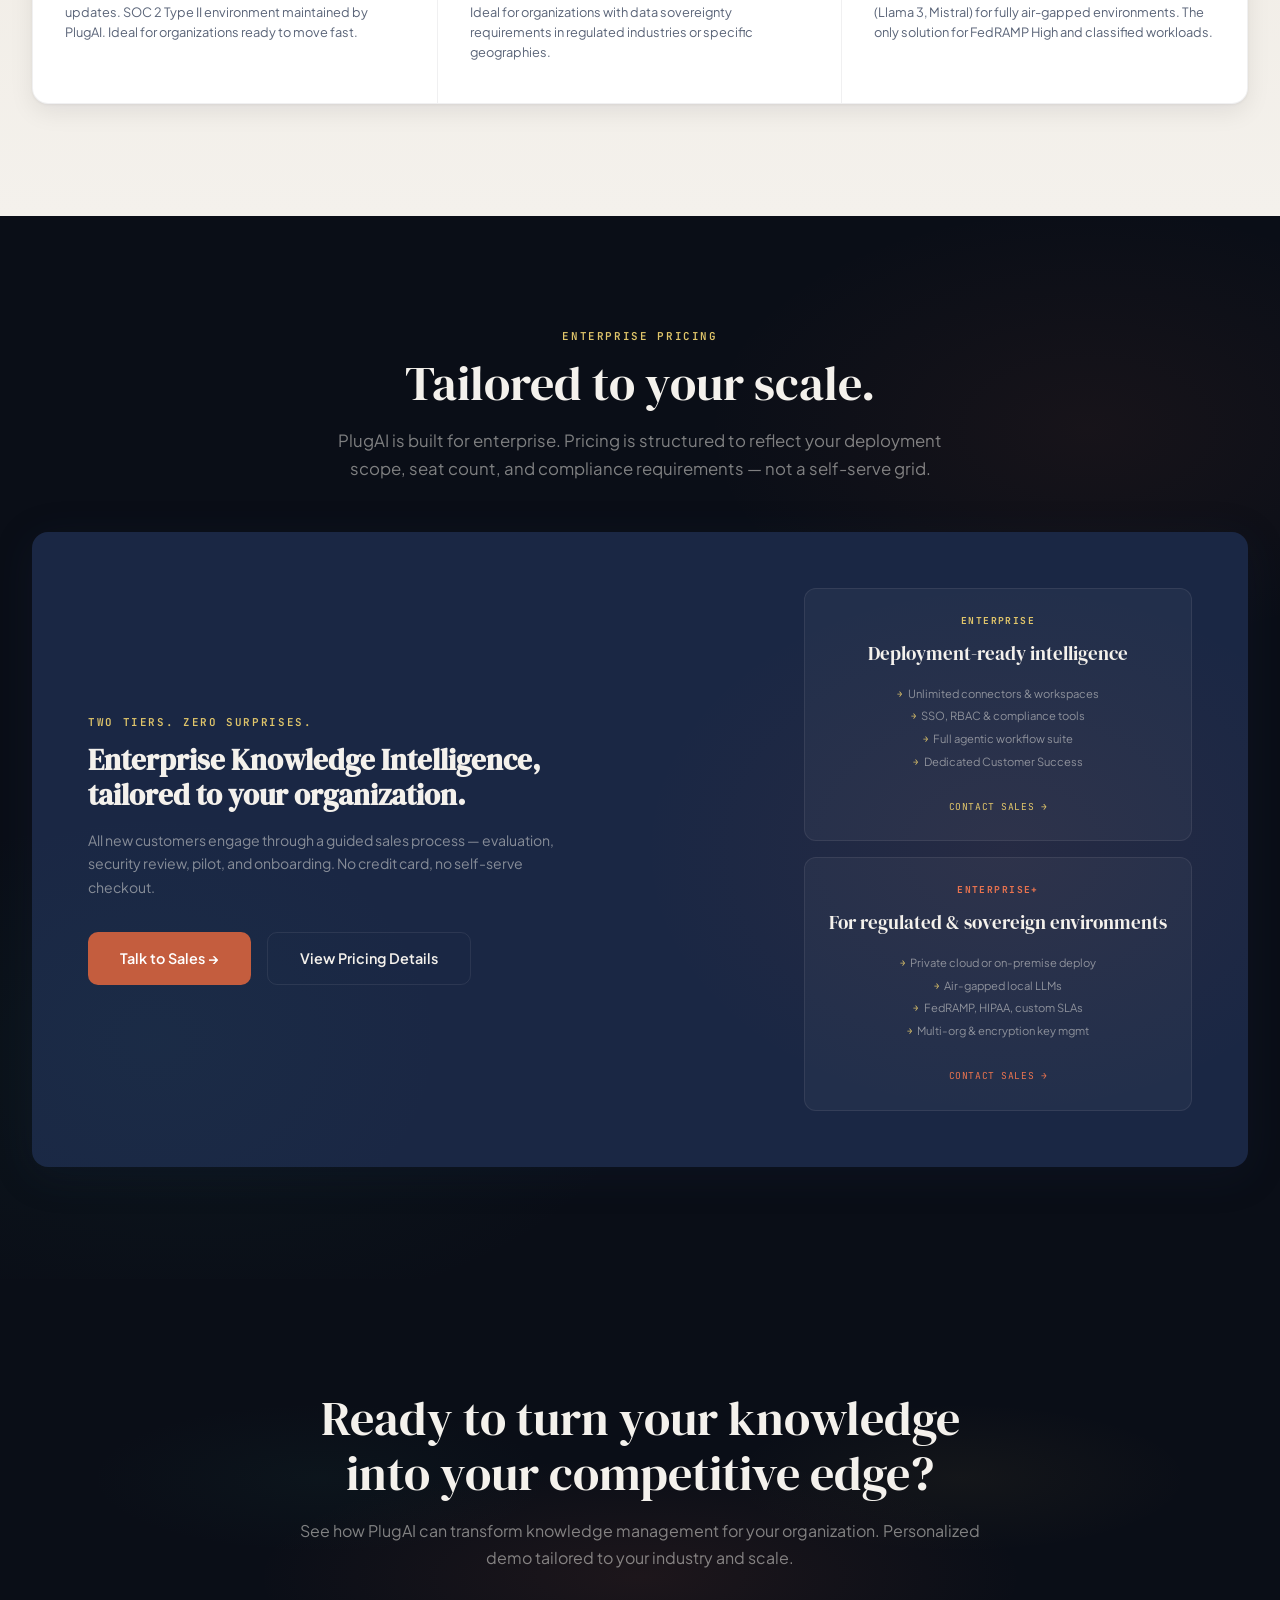
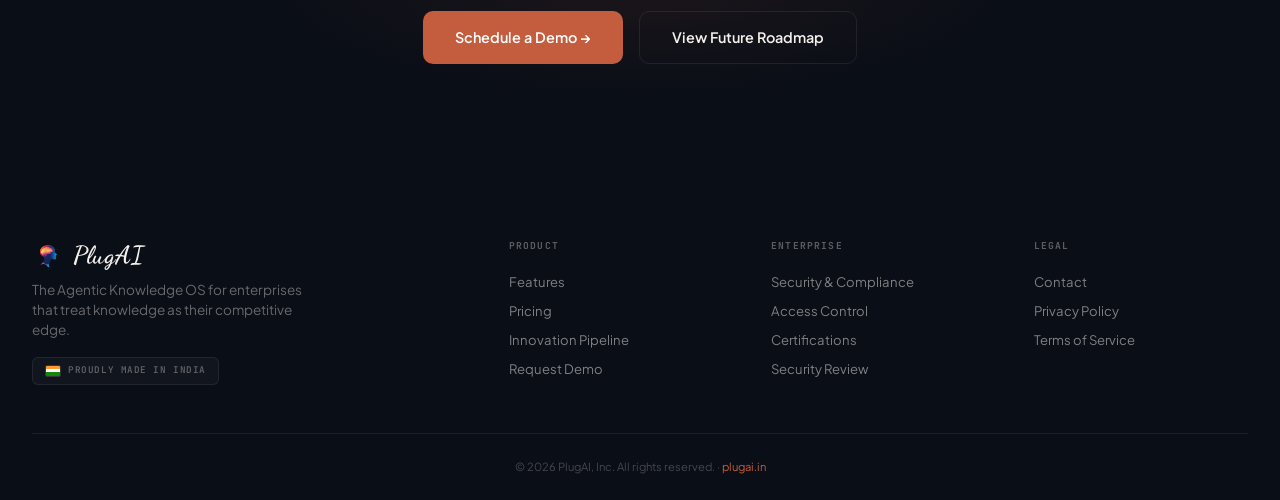
==== commit 1a4901a7: "Add Dancing Script cursive typography to hero terms and nav brand - Loaded Dancing Script 700 via CS" ====
--- a/index.html
+++ b/index.html
@@ -23,12 +23,28 @@
 
 /* Gradient headline animation */
 .hero-gradient-text{
-  background:linear-gradient(135deg,var(--accent-glow) 0%,var(--gold-light) 25%,var(--teal-light) 50%,var(--accent-glow) 75%,var(--gold-light) 100%);
-  background-size:300% 300%;
+  background:linear-gradient(
+    120deg,
+    var(--accent-glow)   0%,
+    var(--gold-light)    20%,
+    var(--teal-light)    40%,
+    var(--gold-light)    60%,
+    var(--accent-glow)   80%,
+    var(--teal-light)    100%
+  );
+  background-size:400% 400%;
   -webkit-background-clip:text;-webkit-text-fill-color:transparent;background-clip:text;
-  animation:gradShift 8s ease-in-out infinite;
-}
-@keyframes gradShift{0%,100%{background-position:0% 50%}50%{background-position:100% 50%}}
+  animation:gradShift 6s ease-in-out infinite;
+}
+/* Second script term flows in sync but offset so they cascade */
+.hero-gradient-text.script-term:nth-of-type(2){
+  animation-delay:-3s;
+}
+@keyframes gradShift{
+  0%  {background-position:0%   50%}
+  50% {background-position:100% 50%}
+  100%{background-position:0%   50%}
+}
 
 /* Floating orbs */
 .orb{position:absolute;border-radius:50%;filter:blur(80px);pointer-events:none;animation:orbFloat 14s ease-in-out infinite;}
@@ -297,7 +313,7 @@
   <div class="orb orb-c"></div>
   <div class="hero-inner">
     <div class="hero-eyebrow hero-anim-1">Enterprise AI Platform</div>
-    <h1 class="hero-anim-2">Plug in your knowledge.<br>Let <span class="hero-gradient-text">AI agents</span> do the rest.</h1>
+    <h1 class="hero-anim-2">Plug in your knowledge.<br>Let <span class="hero-gradient-text script-term">AI agents</span> &amp; <span class="hero-gradient-text script-term">CwyoD</span><br>do the rest.</h1>
     <p class="hero-sub hero-anim-3">The world's first Agentic Knowledge OS — unify, certify, and act on all enterprise knowledge from one intelligent platform. Semantic search, autonomous agents, and compliance-grade governance.</p>
     <div class="hero-actions hero-anim-4">
       <a class="btn btn-primary" href="contact.html">Schedule a Demo &#8594;</a>
--- a/style.css
+++ b/style.css
@@ -2,6 +2,8 @@
    PLUGAI — Shared Design System
    Aesthetic: Editorial Luxury · Warm Cement + Dark Navy
    ═══════════════════════════════════════════════════════ */
+
+@import url('https://fonts.googleapis.com/css2?family=Dancing+Script:wght@700&display=swap');
 
 /* ─── TOKENS ─── */
 :root {
@@ -73,7 +75,8 @@
 }
 .nav-mark img{width:100%;height:100%;object-fit:cover;}
 .nav-brand span{
-  font-family:'DM Serif Display',serif;font-size:1.2rem;
+  font-family:'Dancing Script',cursive;font-weight:700;
+  font-size:1.55rem;line-height:1;letter-spacing:.01em;
 }
 .nav-menu{display:flex;align-items:center;gap:1.8rem;}
 .nav-menu a{font-size:.82rem;font-weight:500;transition:color .2s;}
@@ -103,6 +106,17 @@
 .serif{font-family:'DM Serif Display',serif;font-weight:400;}
 .mono{font-family:'JetBrains Mono',monospace;}
 h1,h2,h3,h4,h5,h6{line-height:1.2;}
+
+/* ─── SCRIPT TERMS — cursive brand words ─── */
+.script-term{
+  font-family:'Dancing Script',cursive;font-weight:700;
+  font-size:1.13em;
+  display:inline-block;
+  /* Compensate for script descenders without pushing siblings */
+  line-height:.92;
+  vertical-align:baseline;
+  letter-spacing:-.01em;
+}
 
 .label{
   font-family:'JetBrains Mono',monospace;font-size:.68rem;font-weight:600;
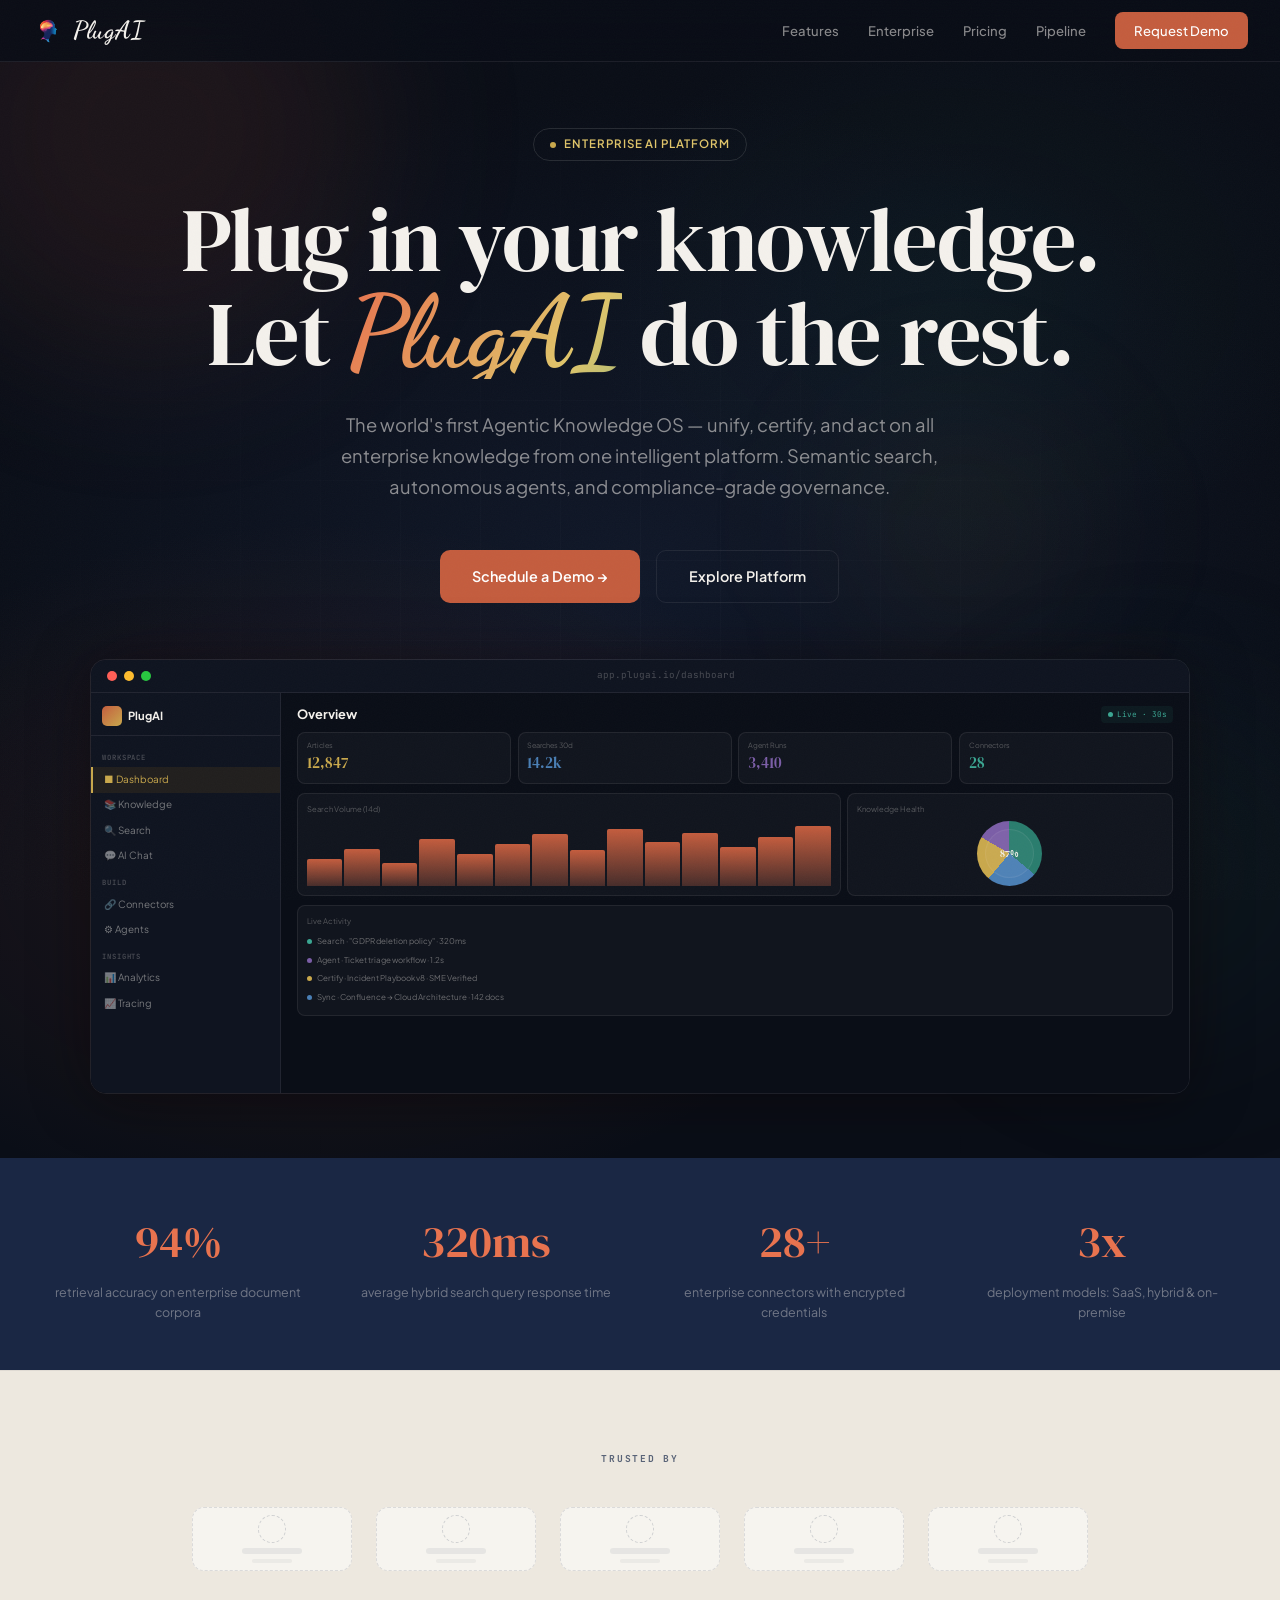
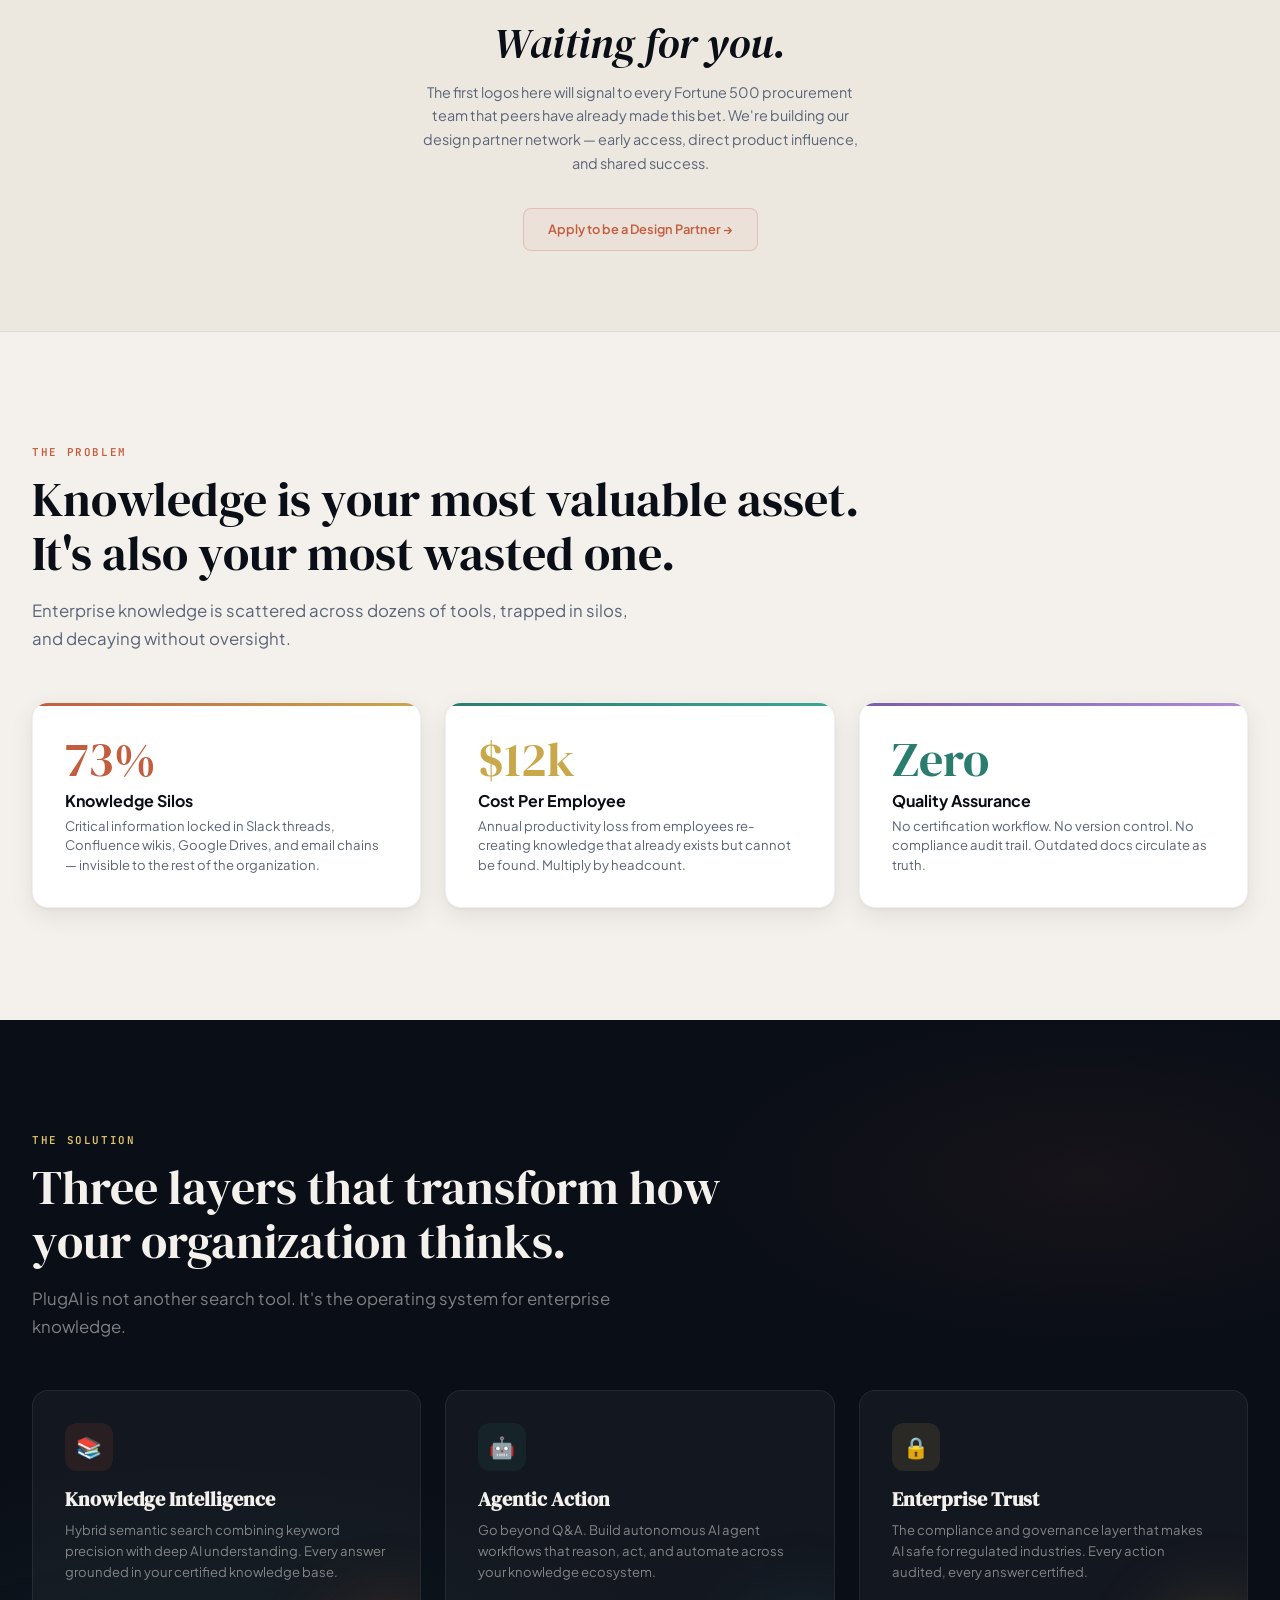
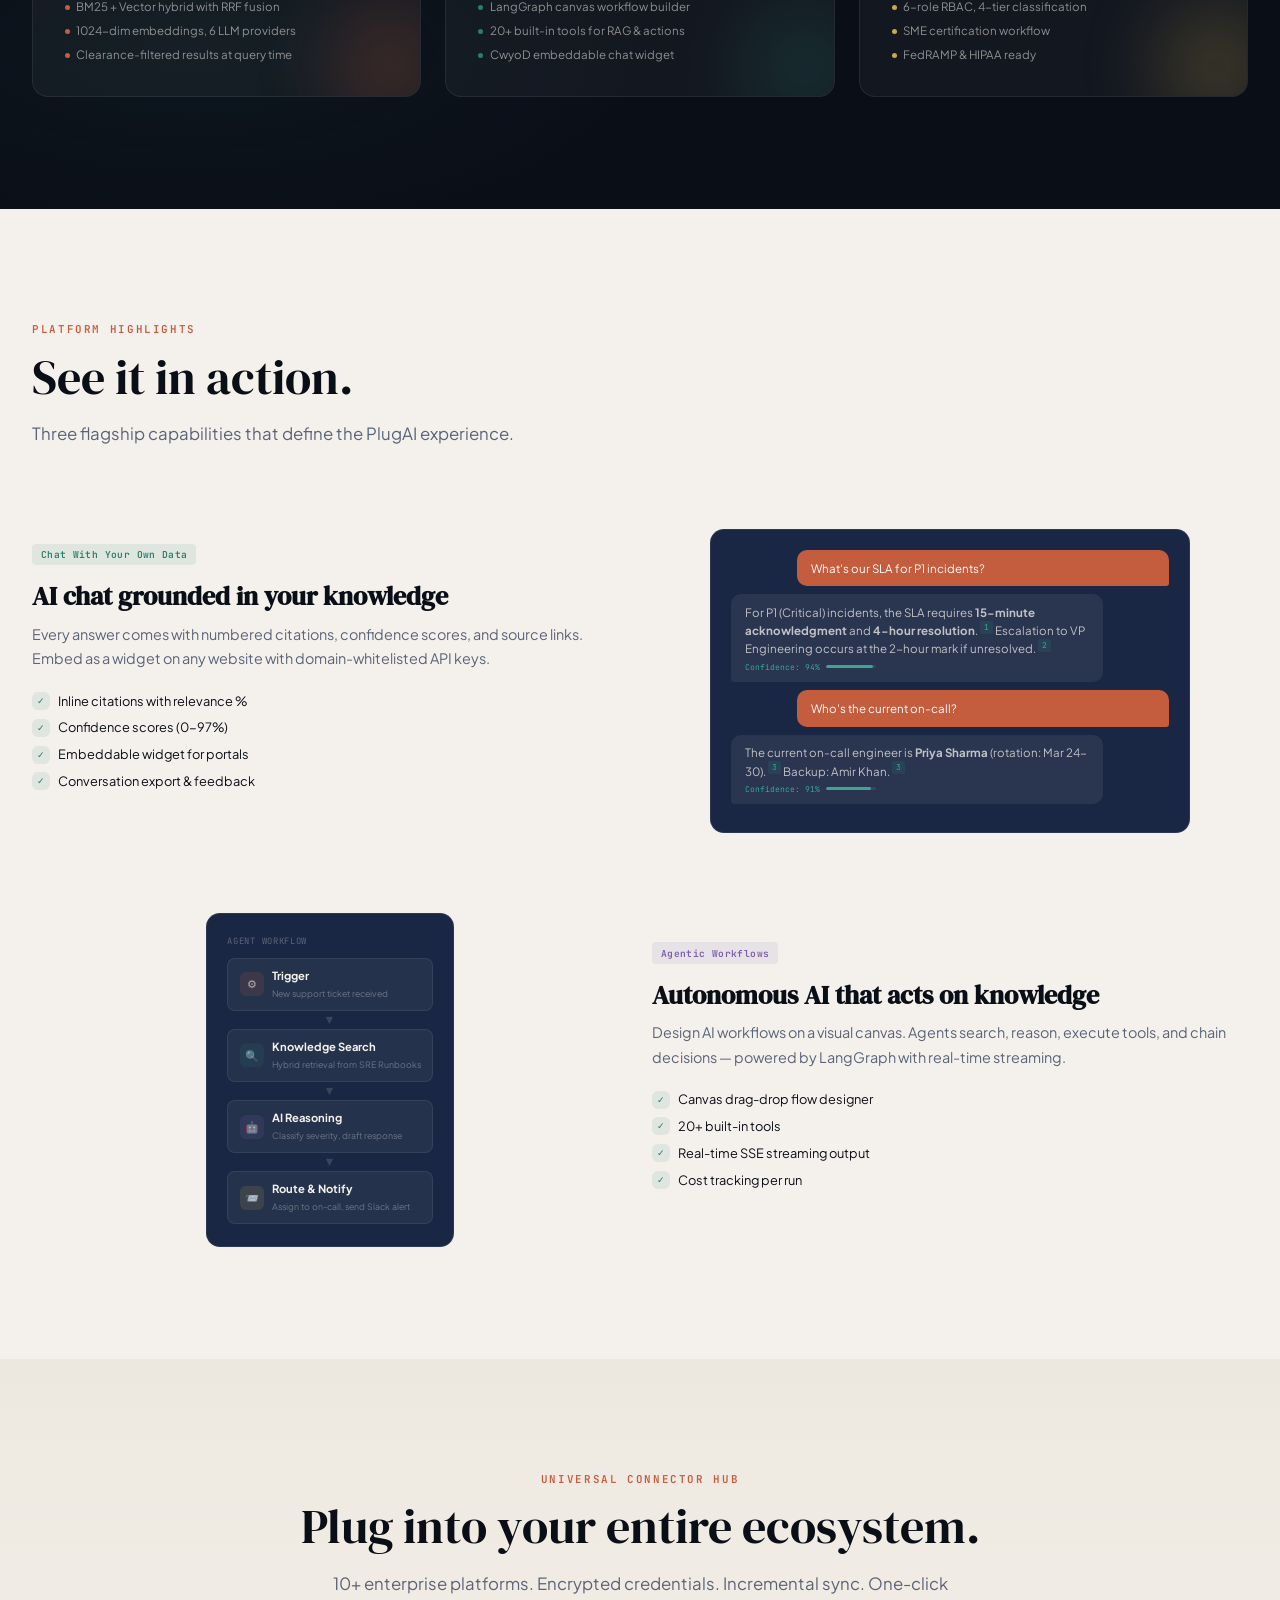
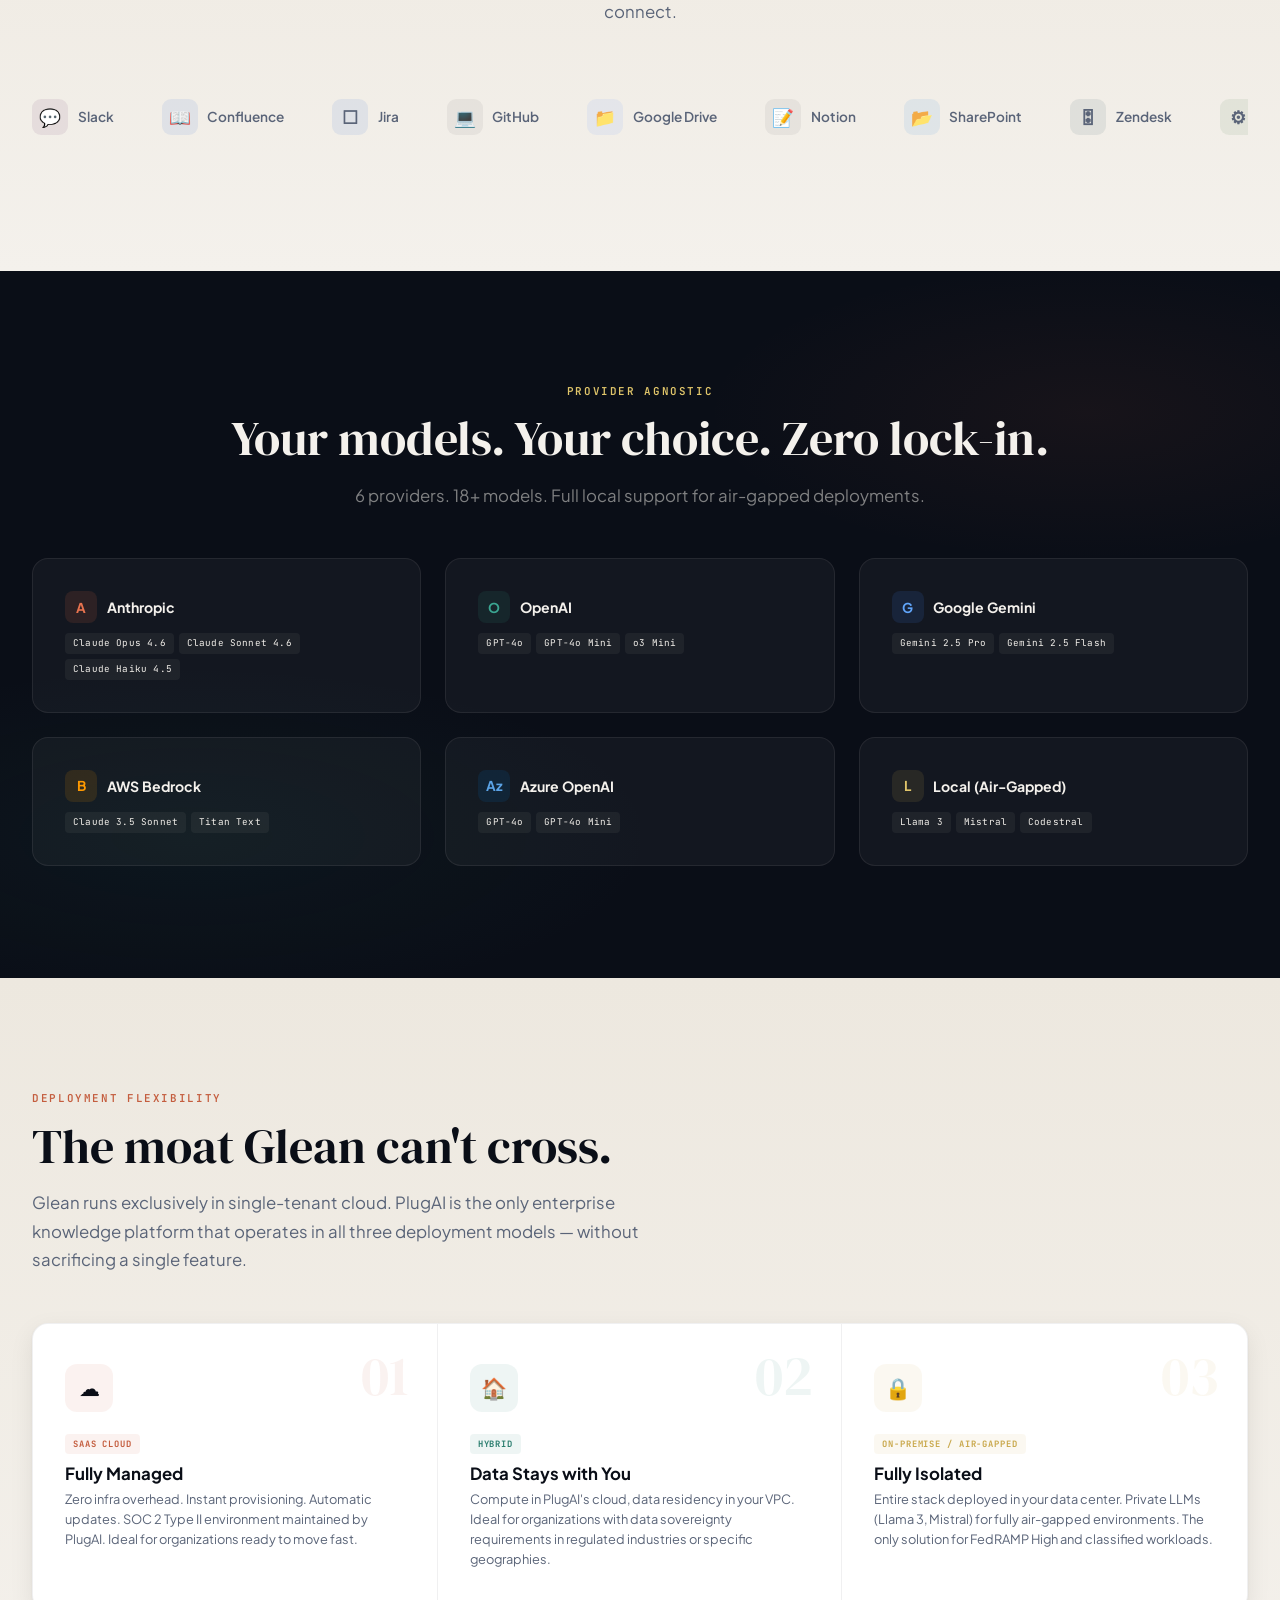
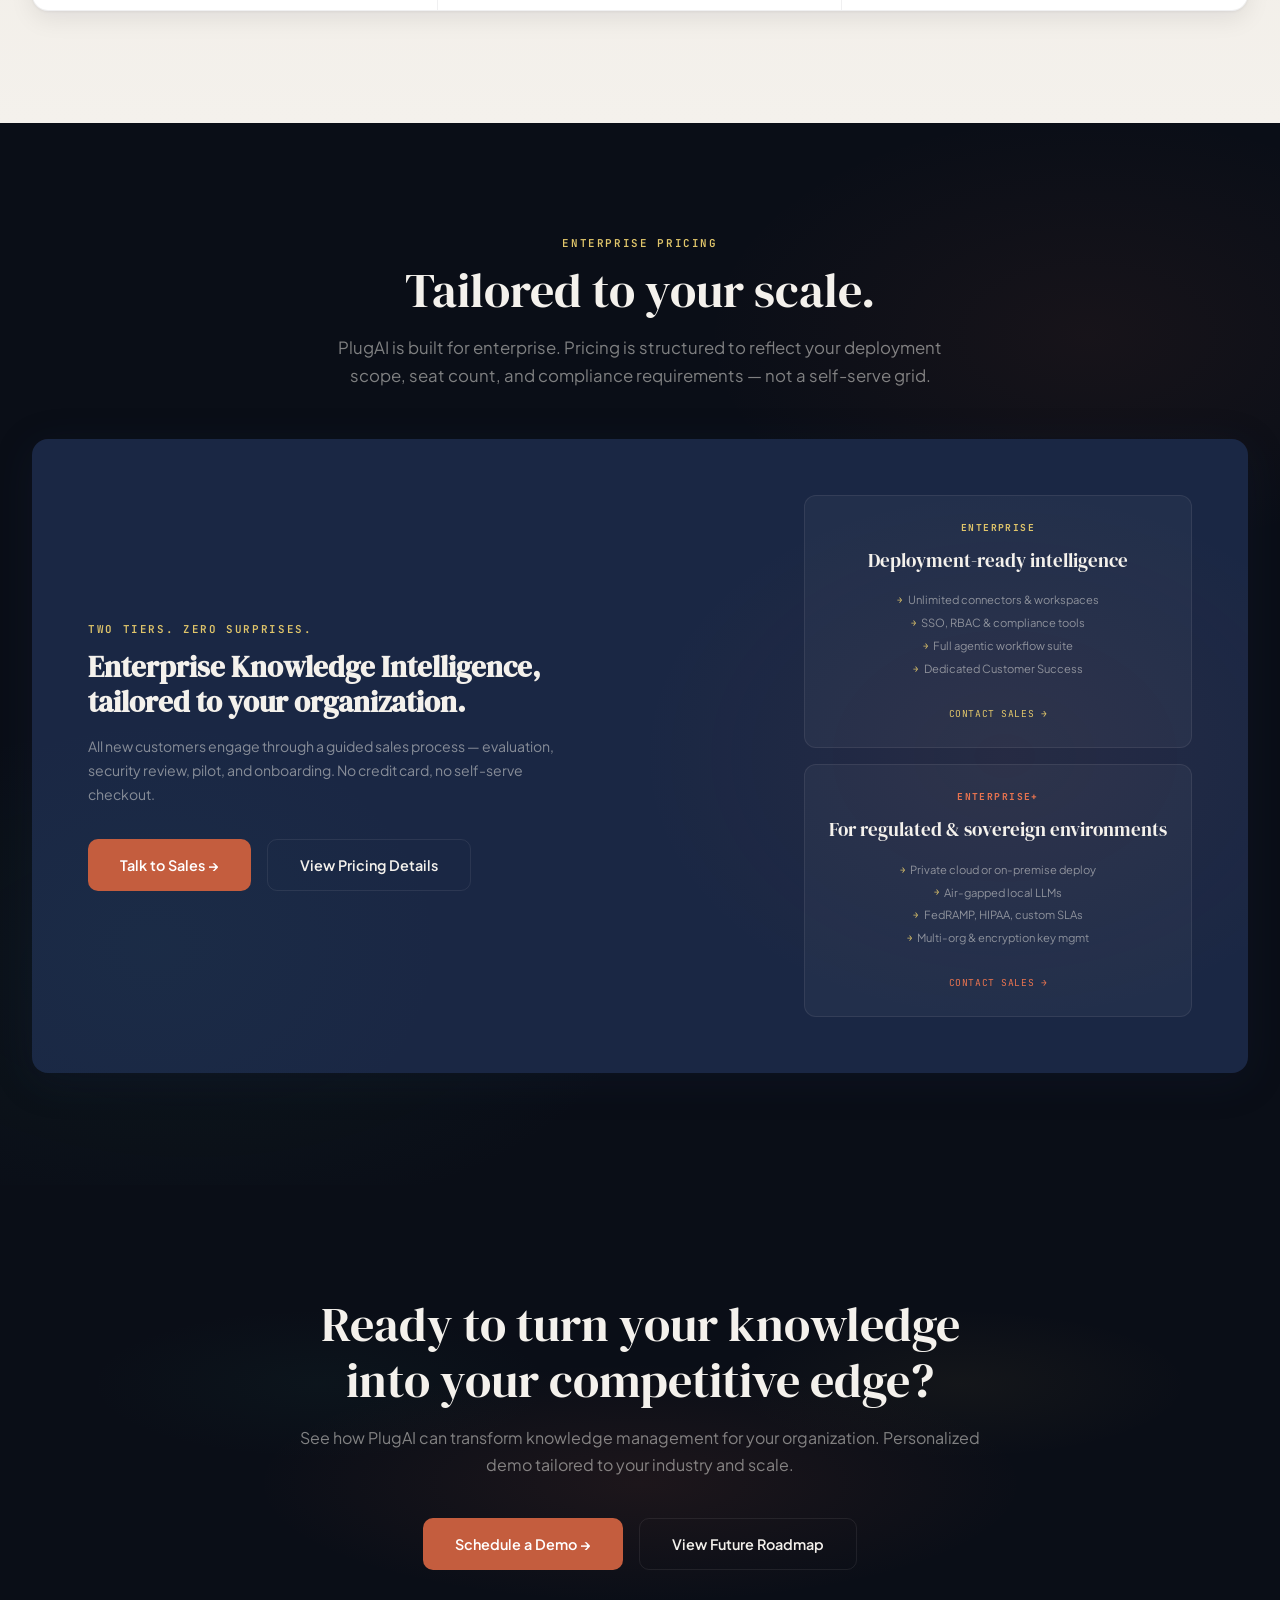
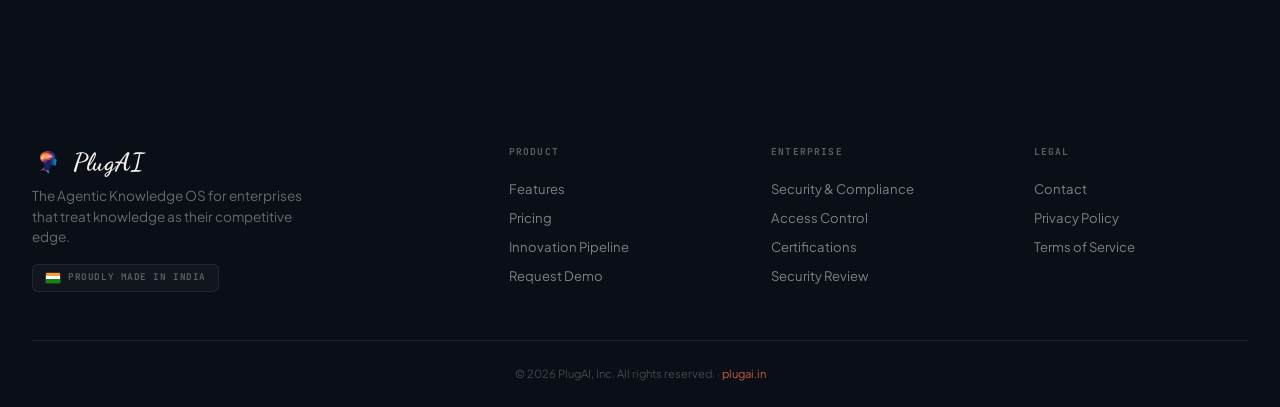
==== commit 92f25f32: "Hero: cycling cursive terms — "Let ___ do the rest." Rotating text cycles through 12 brand terms in " ====
--- a/index.html
+++ b/index.html
@@ -36,9 +36,13 @@
   -webkit-background-clip:text;-webkit-text-fill-color:transparent;background-clip:text;
   animation:gradShift 6s ease-in-out infinite;
 }
-/* Second script term flows in sync but offset so they cascade */
-.hero-gradient-text.script-term:nth-of-type(2){
-  animation-delay:-3s;
+/* Cycling term — transition for enter / exit */
+#hero-cycle{
+  display:inline-block;
+  transition:
+    opacity .38s cubic-bezier(.4,0,.2,1),
+    transform .38s cubic-bezier(.4,0,.2,1);
+  will-change:opacity,transform;
 }
 @keyframes gradShift{
   0%  {background-position:0%   50%}
@@ -313,7 +317,7 @@
   <div class="orb orb-c"></div>
   <div class="hero-inner">
     <div class="hero-eyebrow hero-anim-1">Enterprise AI Platform</div>
-    <h1 class="hero-anim-2">Plug in your knowledge.<br>Let <span class="hero-gradient-text script-term">AI agents</span> &amp; <span class="hero-gradient-text script-term">CwyoD</span><br>do the rest.</h1>
+    <h1 class="hero-anim-2">Plug in your knowledge.<br>Let <span id="hero-cycle" class="hero-gradient-text script-term">AI Agents</span> do the rest.</h1>
     <p class="hero-sub hero-anim-3">The world's first Agentic Knowledge OS — unify, certify, and act on all enterprise knowledge from one intelligent platform. Semantic search, autonomous agents, and compliance-grade governance.</p>
     <div class="hero-actions hero-anim-4">
       <a class="btn btn-primary" href="contact.html">Schedule a Demo &#8594;</a>
@@ -822,5 +826,61 @@
 </footer>
 
 <script src="main.js"></script>
+<script>
+/* ═══ Hero Cycling Term ═══
+   "Let ___ do the rest." — cycles through brand terms in cursive + gradient
+*/
+(function(){
+  var terms = [
+    'AI Agents',
+    'PlugAI',
+    'CwyoD',
+    'Intelligence',
+    'Knowledge OS',
+    'Automation',
+    'Semantic Search',
+    'Agentic Workflows',
+    'Enterprise RAG',
+    'Your Data',
+    'Smart Answers',
+    'Certified Knowledge'
+  ];
+
+  var el = document.getElementById('hero-cycle');
+  if (!el) return;
+
+  var idx = 0;
+  var DISPLAY_MS  = 2400; /* how long each term sits visible */
+  var FADE_MS     = 380;  /* duration of fade-out and fade-in transitions */
+
+  function next() {
+    /* ── EXIT: slide up + fade out ── */
+    el.style.opacity   = '0';
+    el.style.transform = 'translateY(-14px)';
+
+    setTimeout(function() {
+      /* ── SWAP text ── */
+      idx = (idx + 1) % terms.length;
+      el.textContent = terms[idx];
+
+      /* set start position for entrance (below) */
+      el.style.transition = 'none';
+      el.style.transform  = 'translateY(16px)';
+      el.style.opacity    = '0';
+
+      /* force a reflow so the browser registers the jump before re-enabling transitions */
+      el.getBoundingClientRect();
+
+      /* ── ENTER: slide up into place + fade in ── */
+      el.style.transition = 'opacity .38s cubic-bezier(.4,0,.2,1), transform .38s cubic-bezier(.4,0,.2,1)';
+      el.style.opacity    = '1';
+      el.style.transform  = 'translateY(0)';
+
+    }, FADE_MS);
+  }
+
+  setInterval(next, DISPLAY_MS + FADE_MS);
+})();
+</script>
 </body>
 </html>
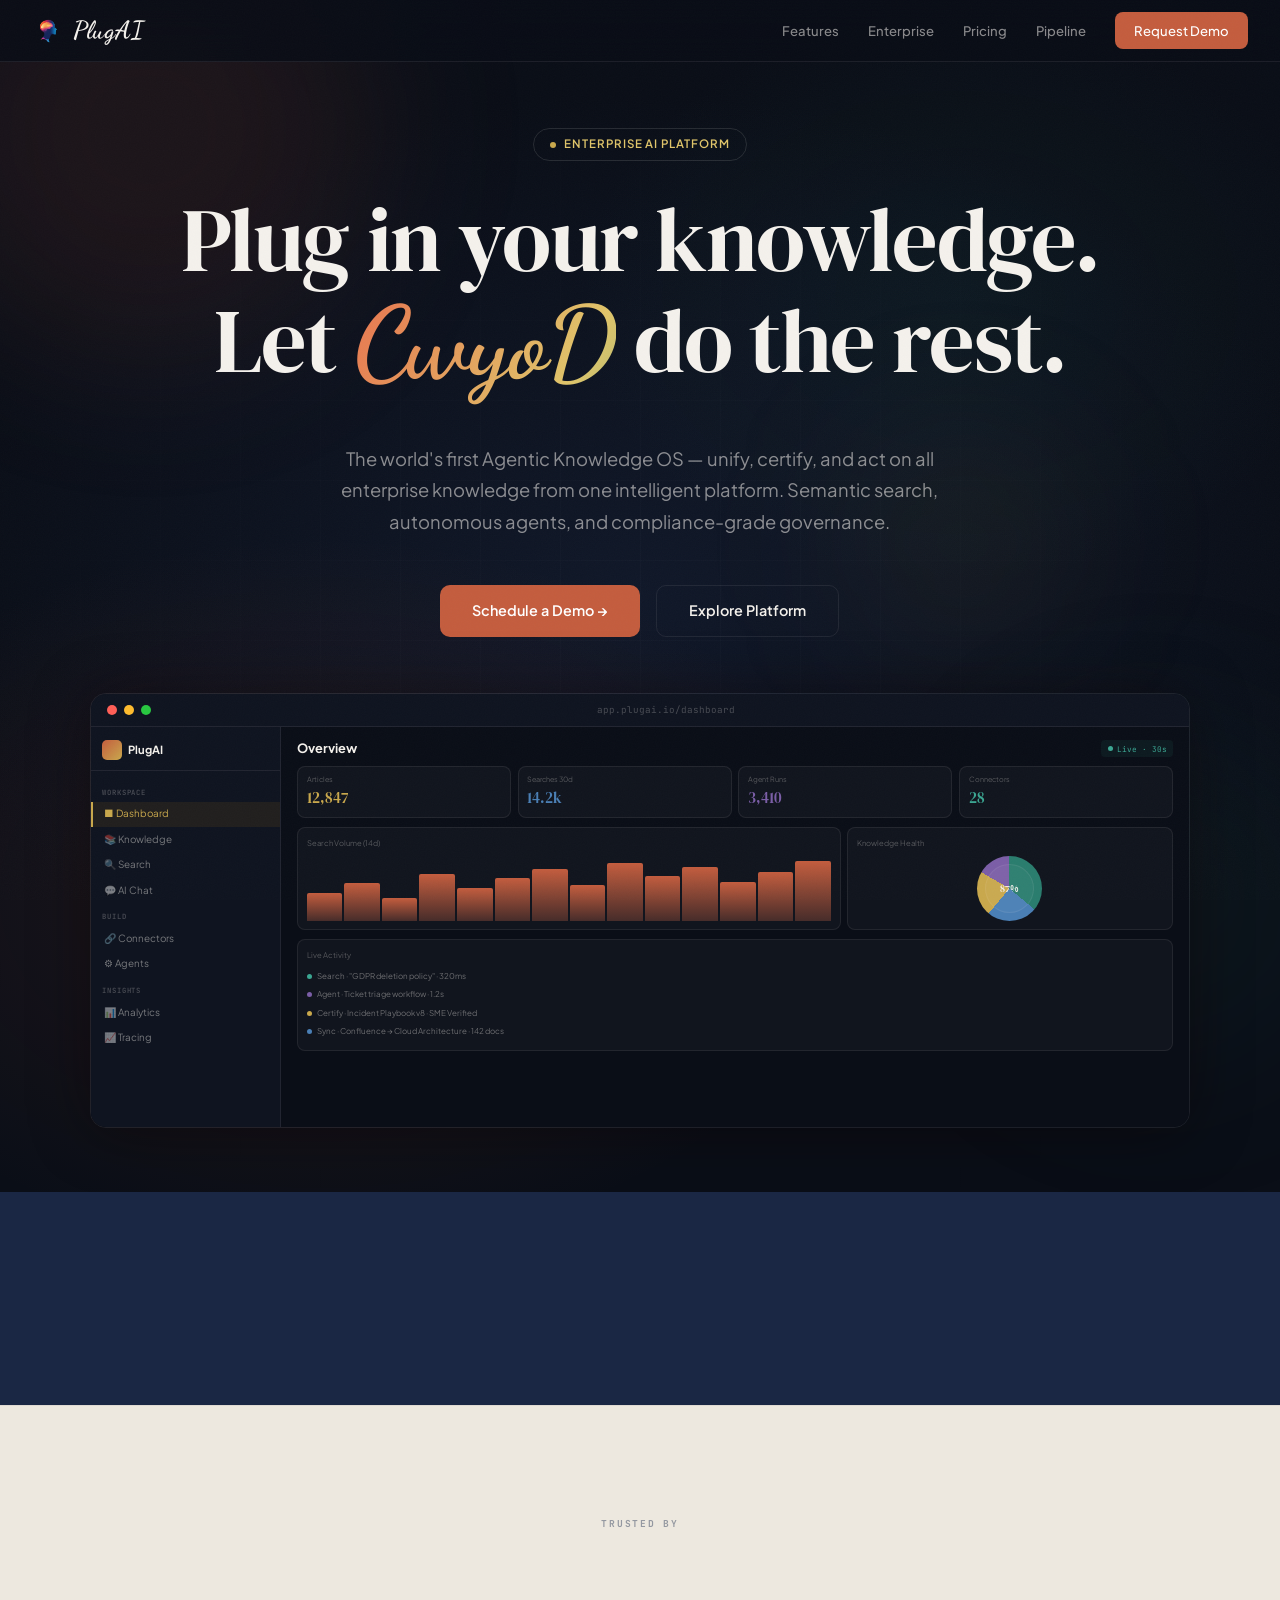
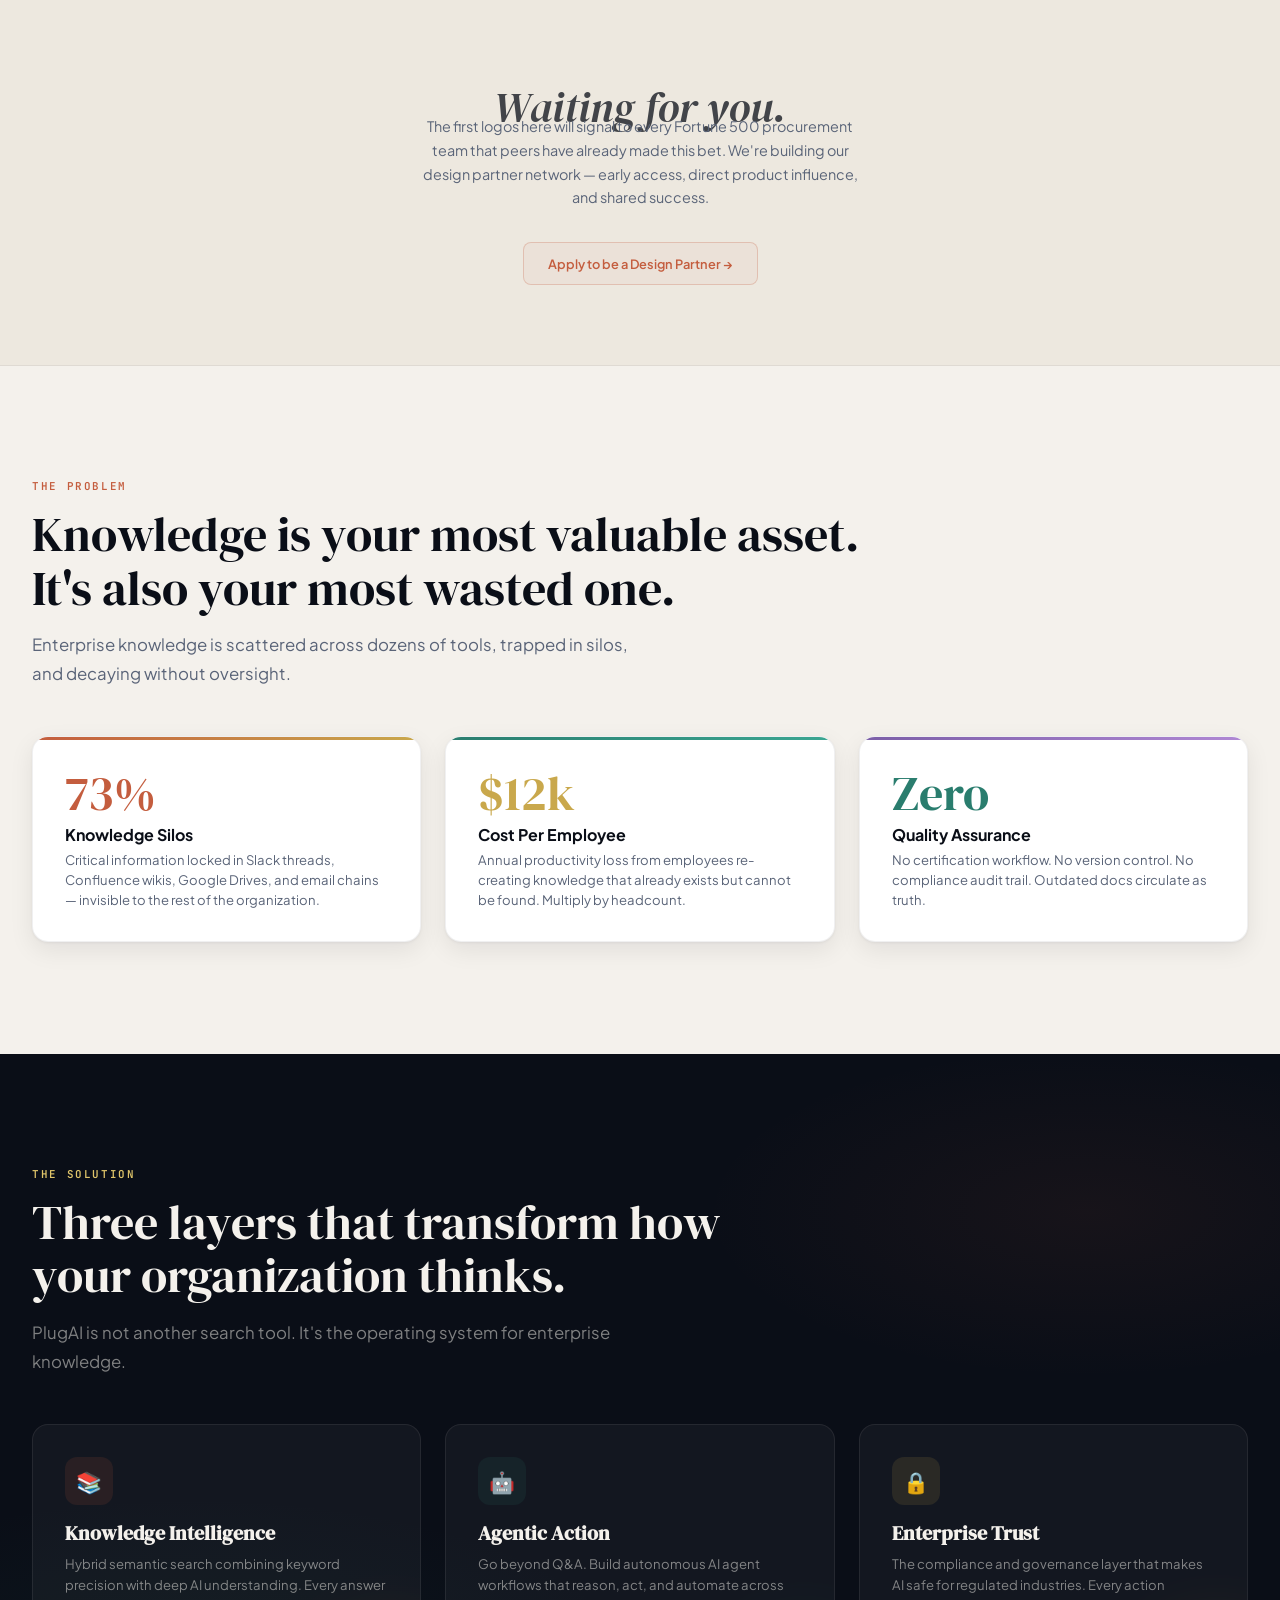
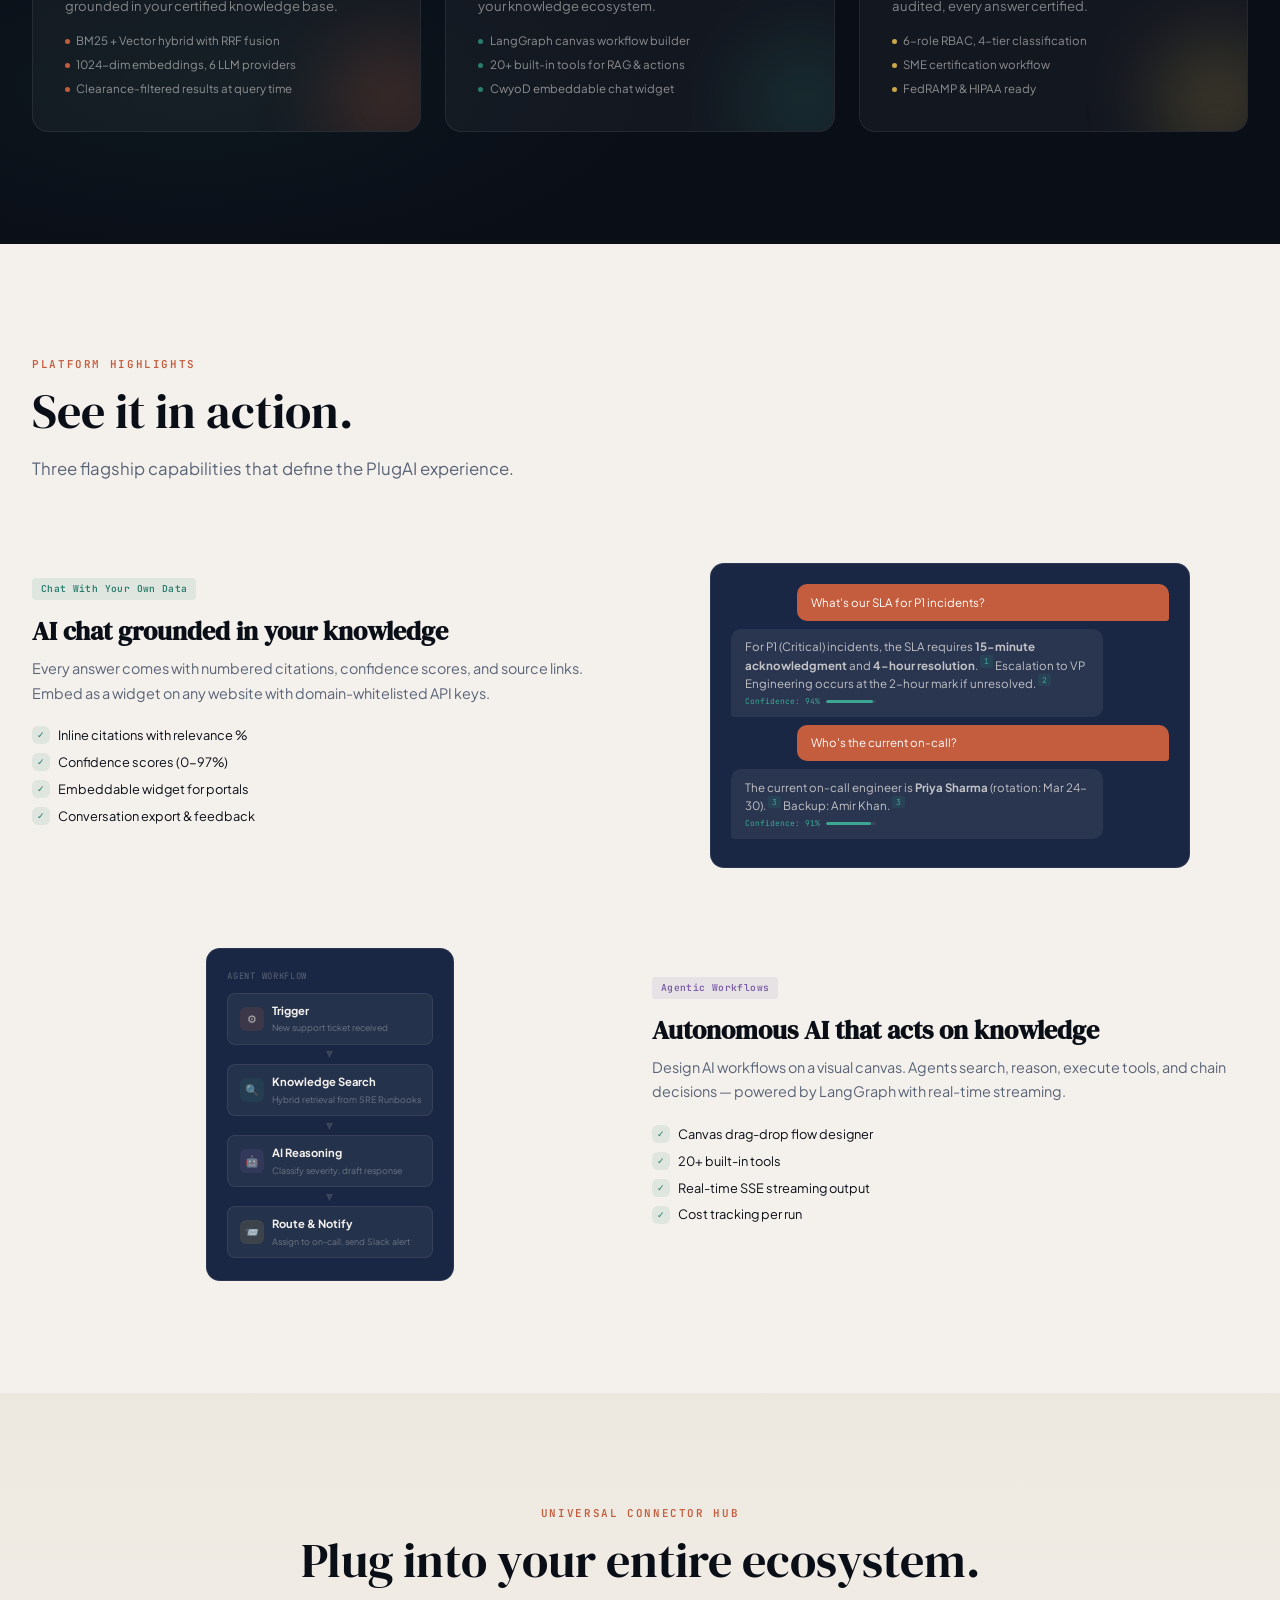
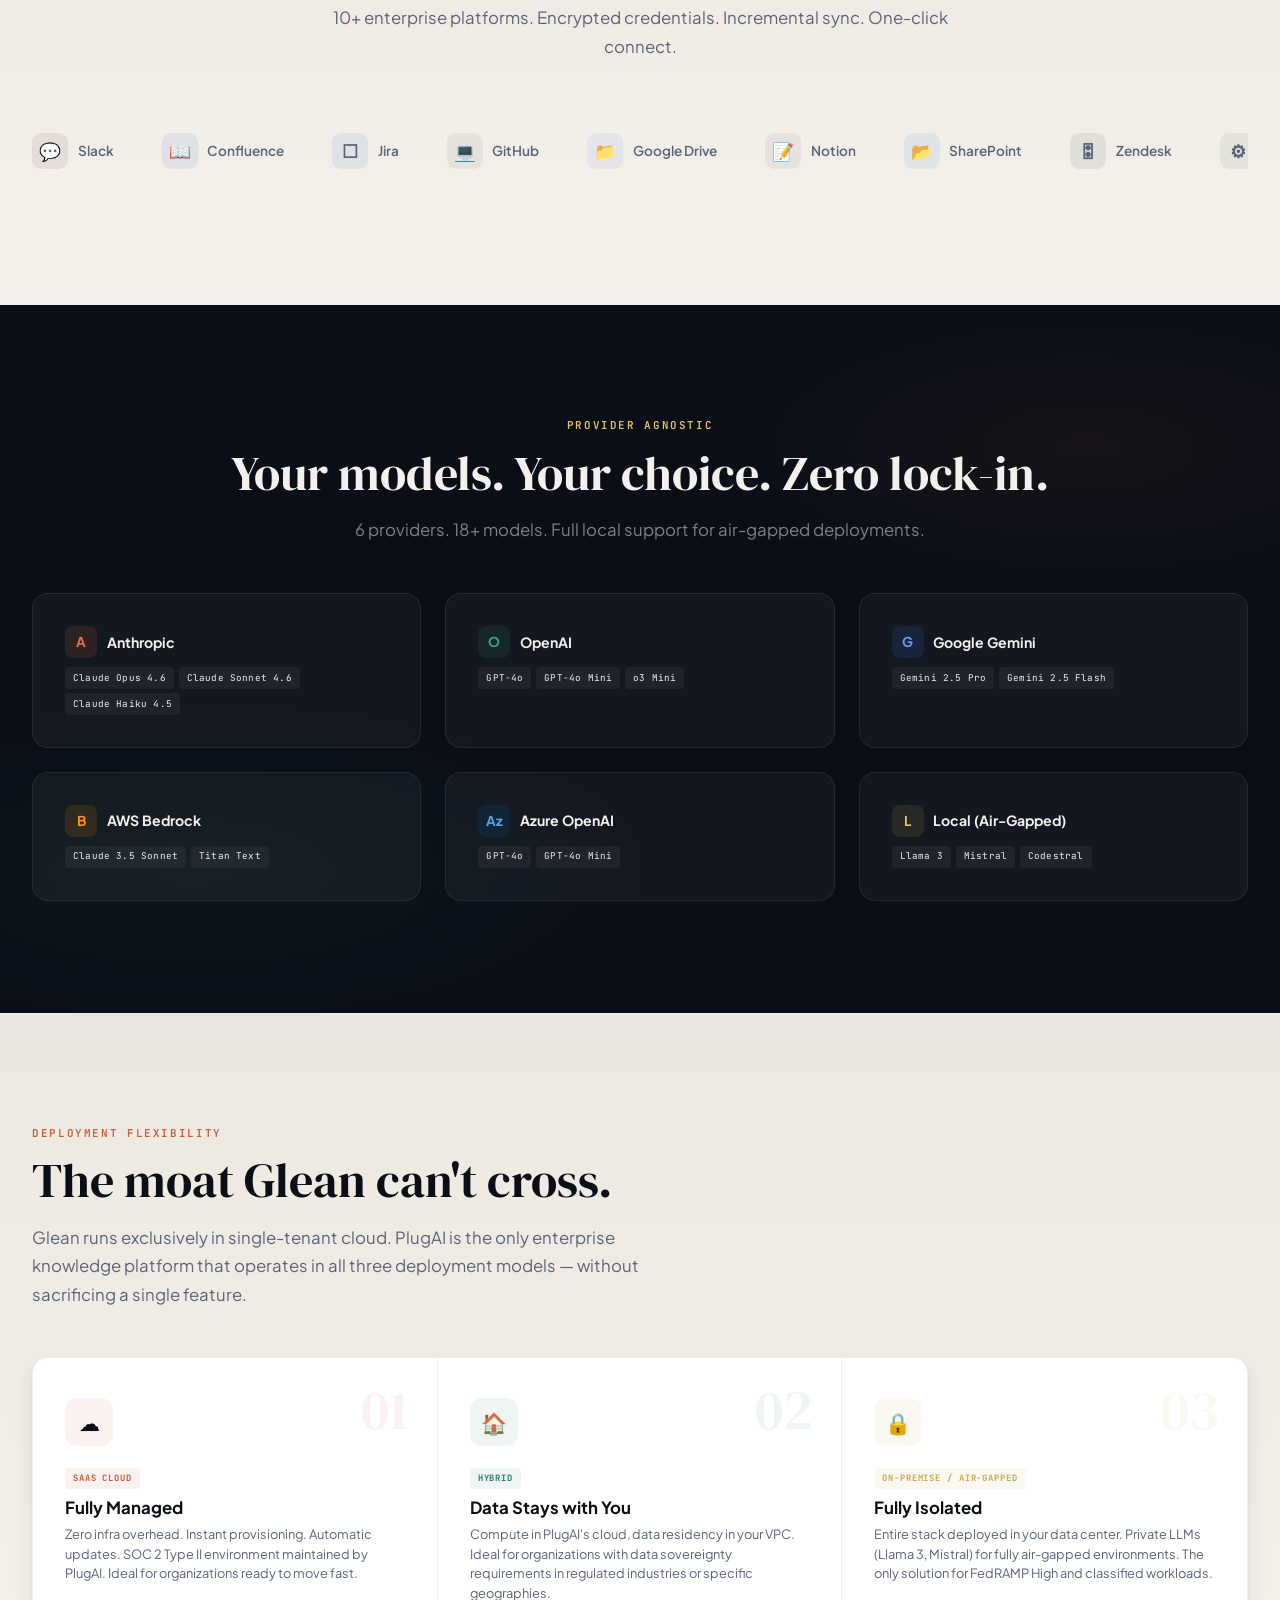
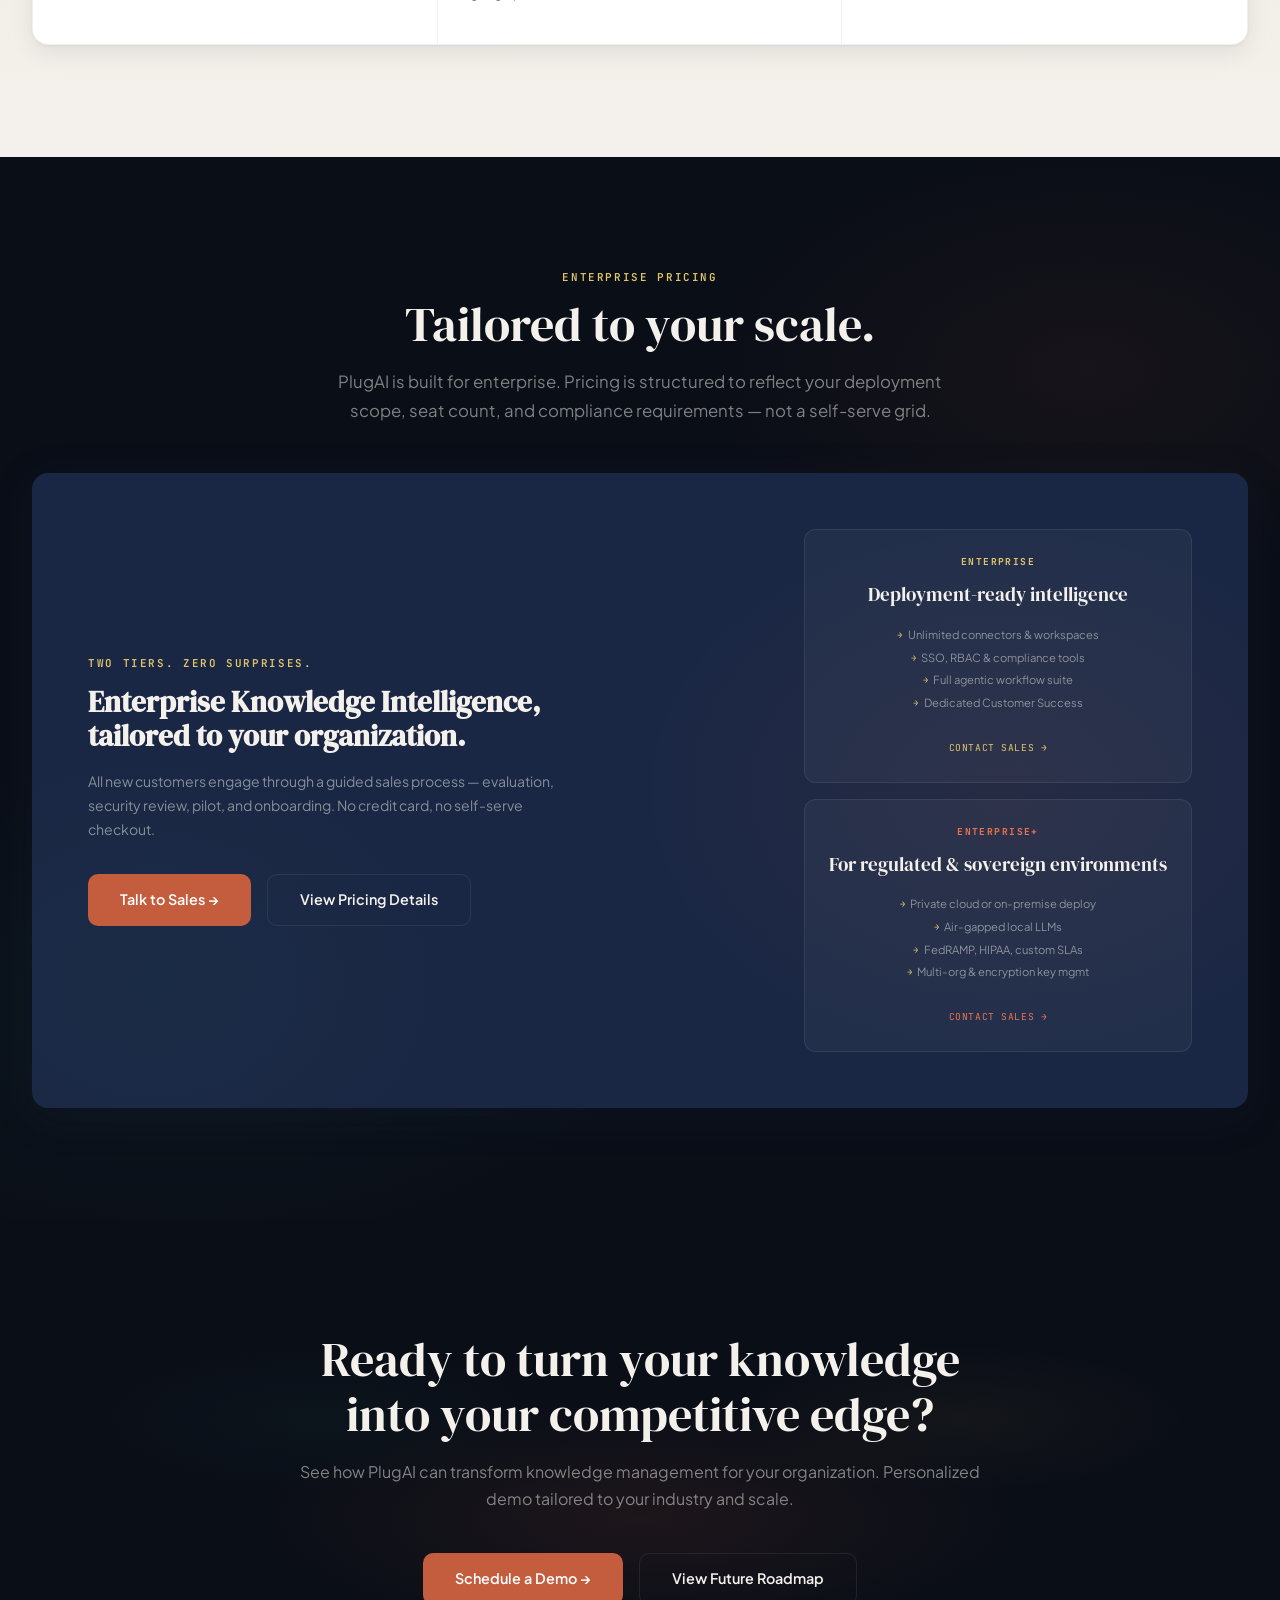
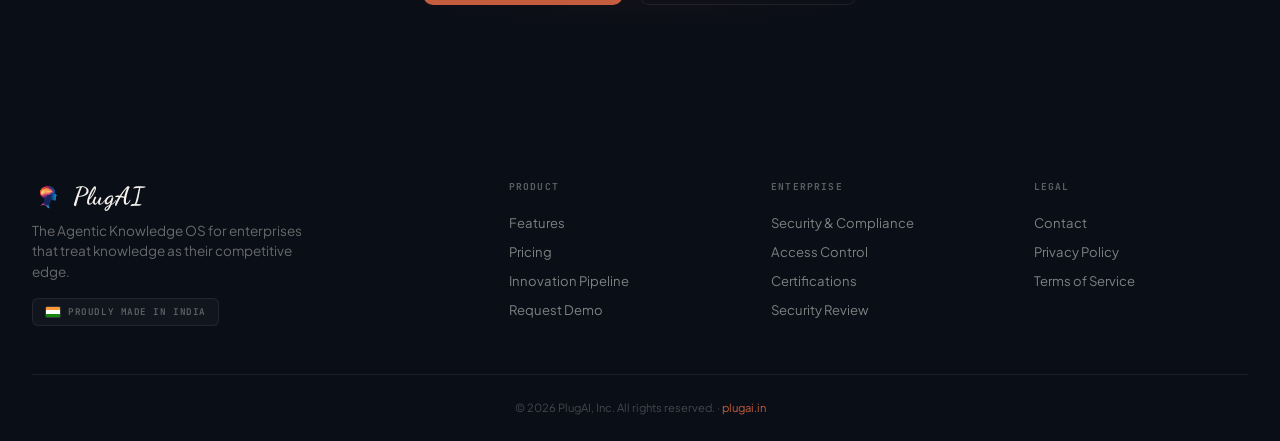
==== commit 4106cf56: "Fix hero descender clipping and replace scroll with pen-writing animation - Increased .script-term l" ====
--- a/index.html
+++ b/index.html
@@ -36,13 +36,11 @@
   -webkit-background-clip:text;-webkit-text-fill-color:transparent;background-clip:text;
   animation:gradShift 6s ease-in-out infinite;
 }
-/* Cycling term — transition for enter / exit */
+/* Cycling term — pen-writing reveal */
 #hero-cycle{
   display:inline-block;
-  transition:
-    opacity .38s cubic-bezier(.4,0,.2,1),
-    transform .38s cubic-bezier(.4,0,.2,1);
-  will-change:opacity,transform;
+  overflow:visible;
+  will-change:clip-path,opacity;
 }
 @keyframes gradShift{
   0%  {background-position:0%   50%}
@@ -850,36 +848,35 @@
   if (!el) return;
 
   var idx = 0;
-  var DISPLAY_MS  = 2400; /* how long each term sits visible */
-  var FADE_MS     = 380;  /* duration of fade-out and fade-in transitions */
+  var DISPLAY_MS = 2400; /* how long each term sits visible */
+  var WRITE_MS   = 600;  /* pen-drawing reveal duration */
 
   function next() {
-    /* ── EXIT: slide up + fade out ── */
-    el.style.opacity   = '0';
-    el.style.transform = 'translateY(-14px)';
+    /* ── EXIT: fade out quickly ── */
+    el.style.transition = 'opacity .2s ease-out';
+    el.style.opacity    = '0';
 
     setTimeout(function() {
       /* ── SWAP text ── */
       idx = (idx + 1) % terms.length;
       el.textContent = terms[idx];
 
-      /* set start position for entrance (below) */
+      /* Start fully clipped (hidden from the right) — looks like blank space */
       el.style.transition = 'none';
-      el.style.transform  = 'translateY(16px)';
-      el.style.opacity    = '0';
-
-      /* force a reflow so the browser registers the jump before re-enabling transitions */
+      el.style.opacity    = '1';
+      el.style.clipPath   = 'inset(0 100% 0 0)';
+
+      /* Force reflow so clip-path registers before transition begins */
       el.getBoundingClientRect();
 
-      /* ── ENTER: slide up into place + fade in ── */
-      el.style.transition = 'opacity .38s cubic-bezier(.4,0,.2,1), transform .38s cubic-bezier(.4,0,.2,1)';
-      el.style.opacity    = '1';
-      el.style.transform  = 'translateY(0)';
-
-    }, FADE_MS);
+      /* ── ENTER: reveal left→right like a pen writing ── */
+      el.style.transition = 'clip-path ' + WRITE_MS + 'ms cubic-bezier(.25,.1,.25,1)';
+      el.style.clipPath   = 'inset(0 0% 0 0)';
+
+    }, 220); /* wait for fade-out to finish */
   }
 
-  setInterval(next, DISPLAY_MS + FADE_MS);
+  setInterval(next, DISPLAY_MS + WRITE_MS);
 })();
 </script>
 </body>
--- a/style.css
+++ b/style.css
@@ -112,10 +112,12 @@
   font-family:'Dancing Script',cursive;font-weight:700;
   font-size:1.13em;
   display:inline-block;
-  /* Compensate for script descenders without pushing siblings */
-  line-height:.92;
-  vertical-align:baseline;
+  /* Enough room for Dancing Script descenders (g, y, p) */
+  line-height:1.15;
+  vertical-align:middle;
   letter-spacing:-.01em;
+  padding-bottom:.12em;
+  overflow:visible;
 }
 
 .label{
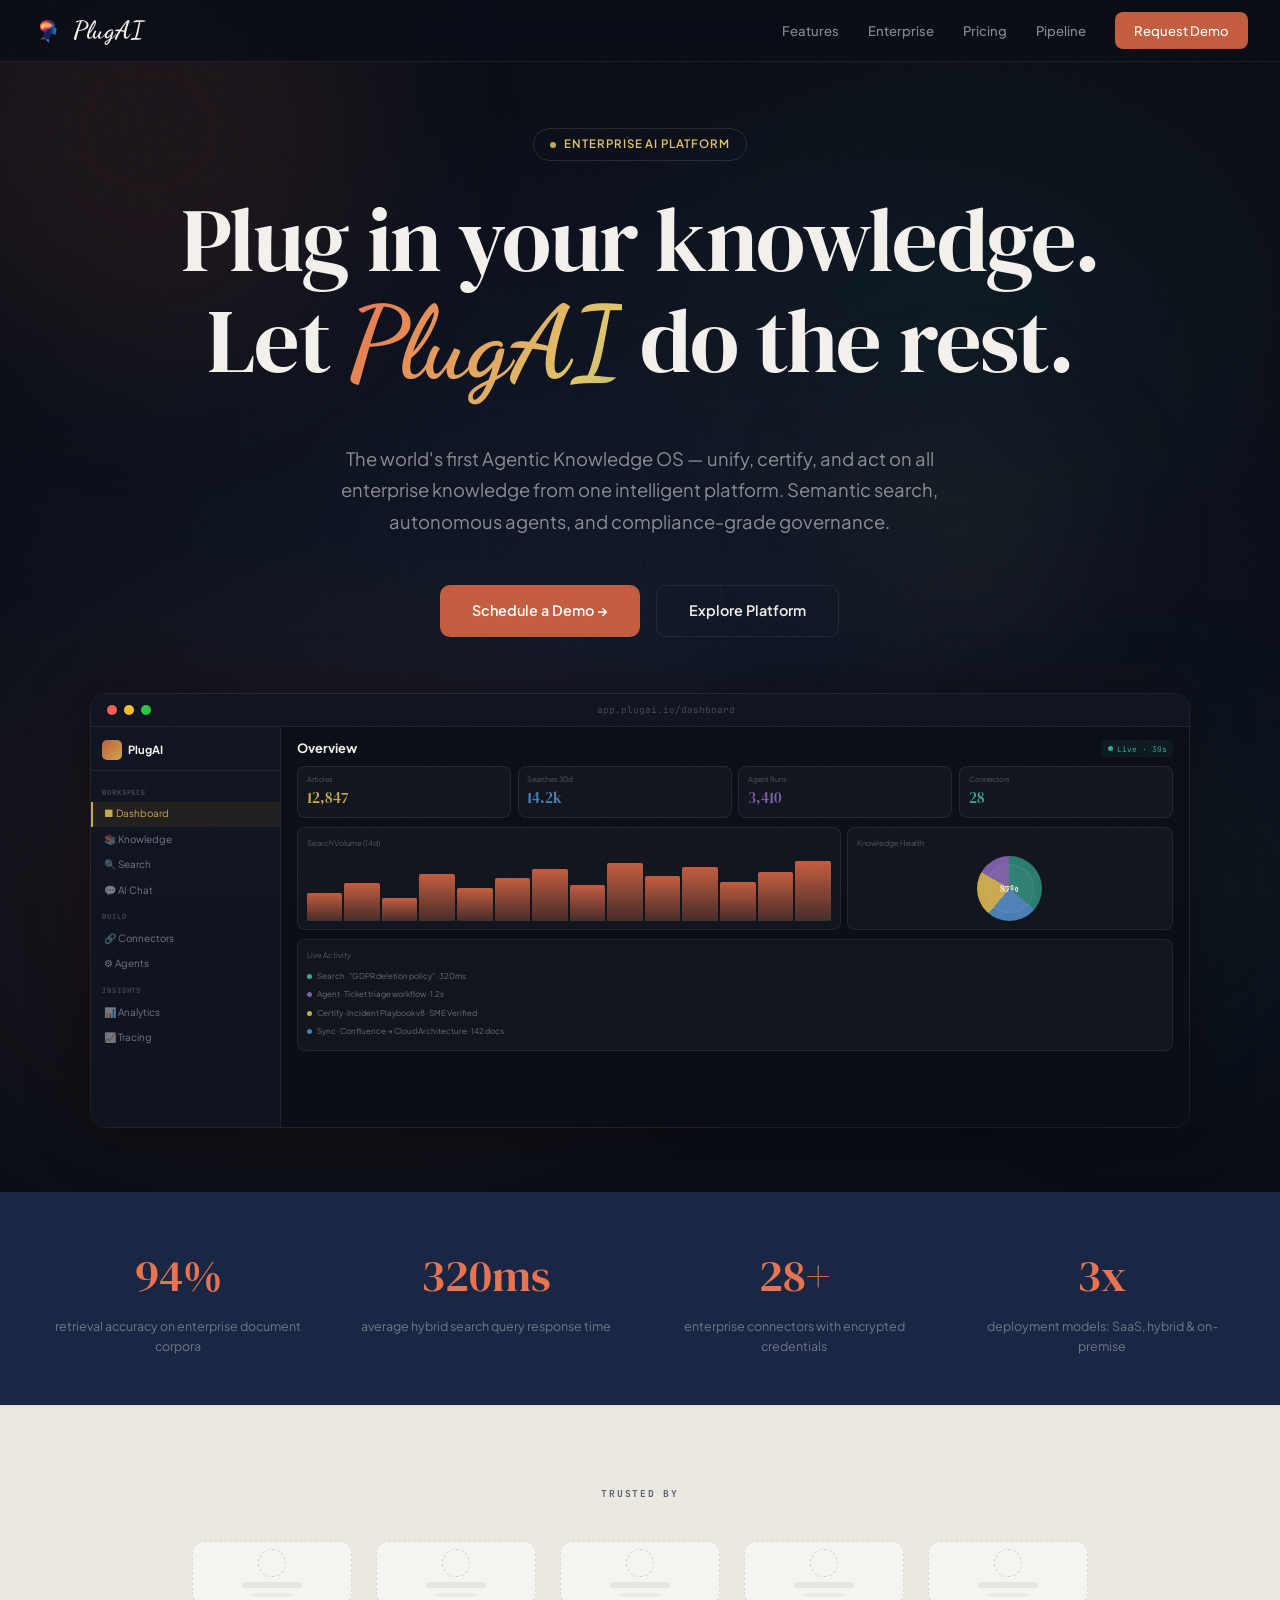
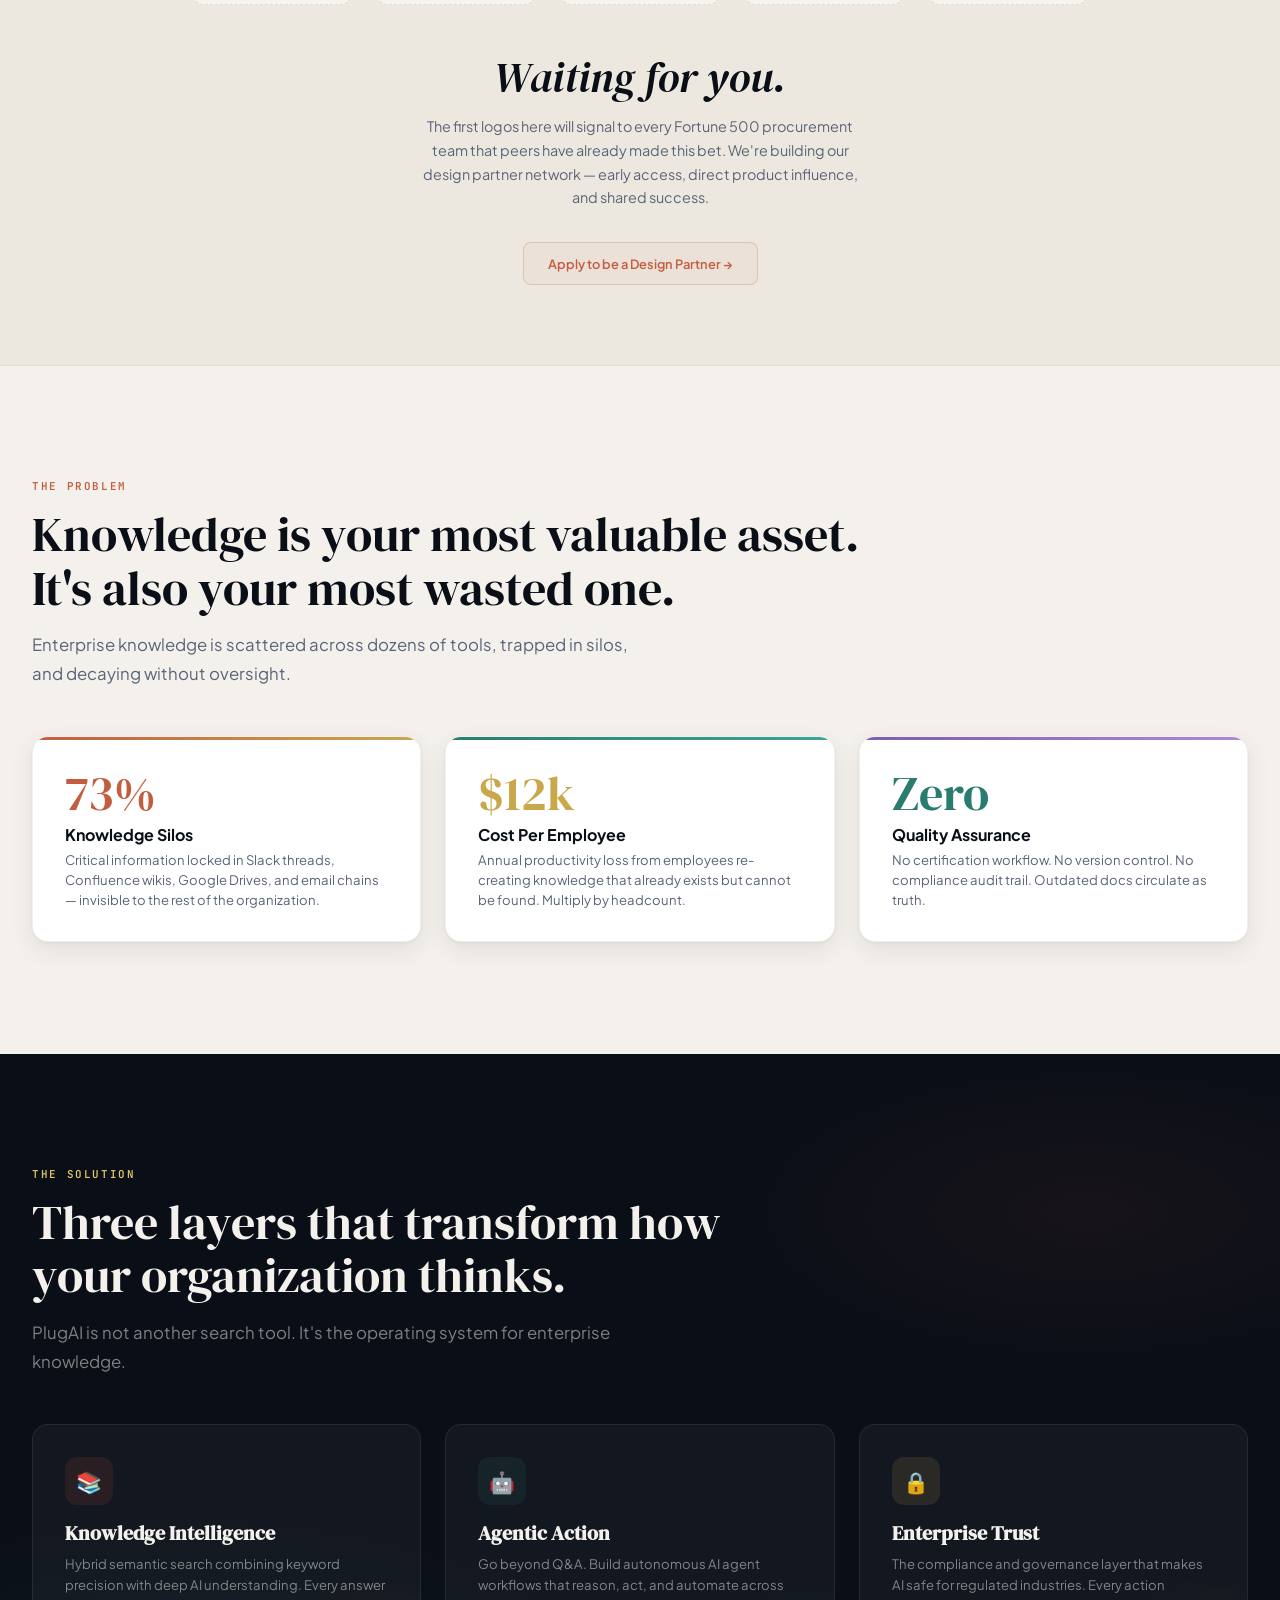
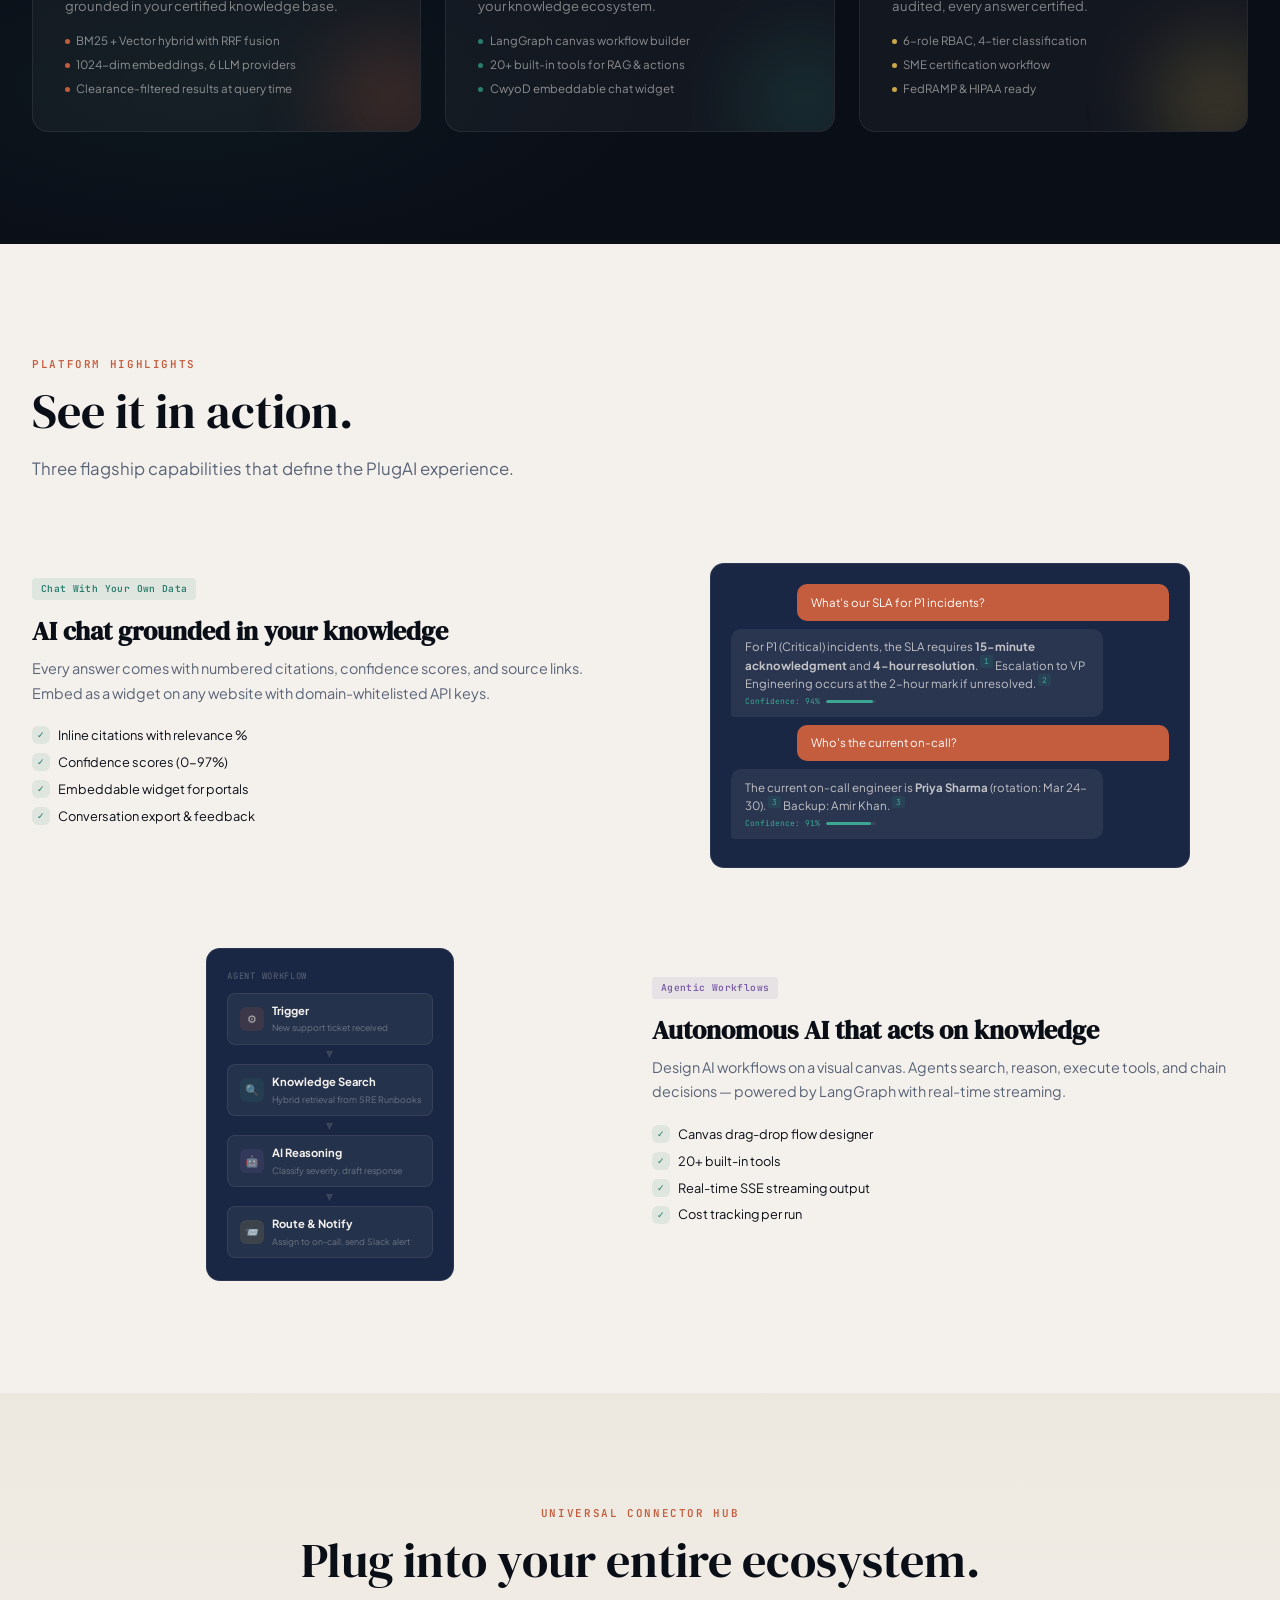
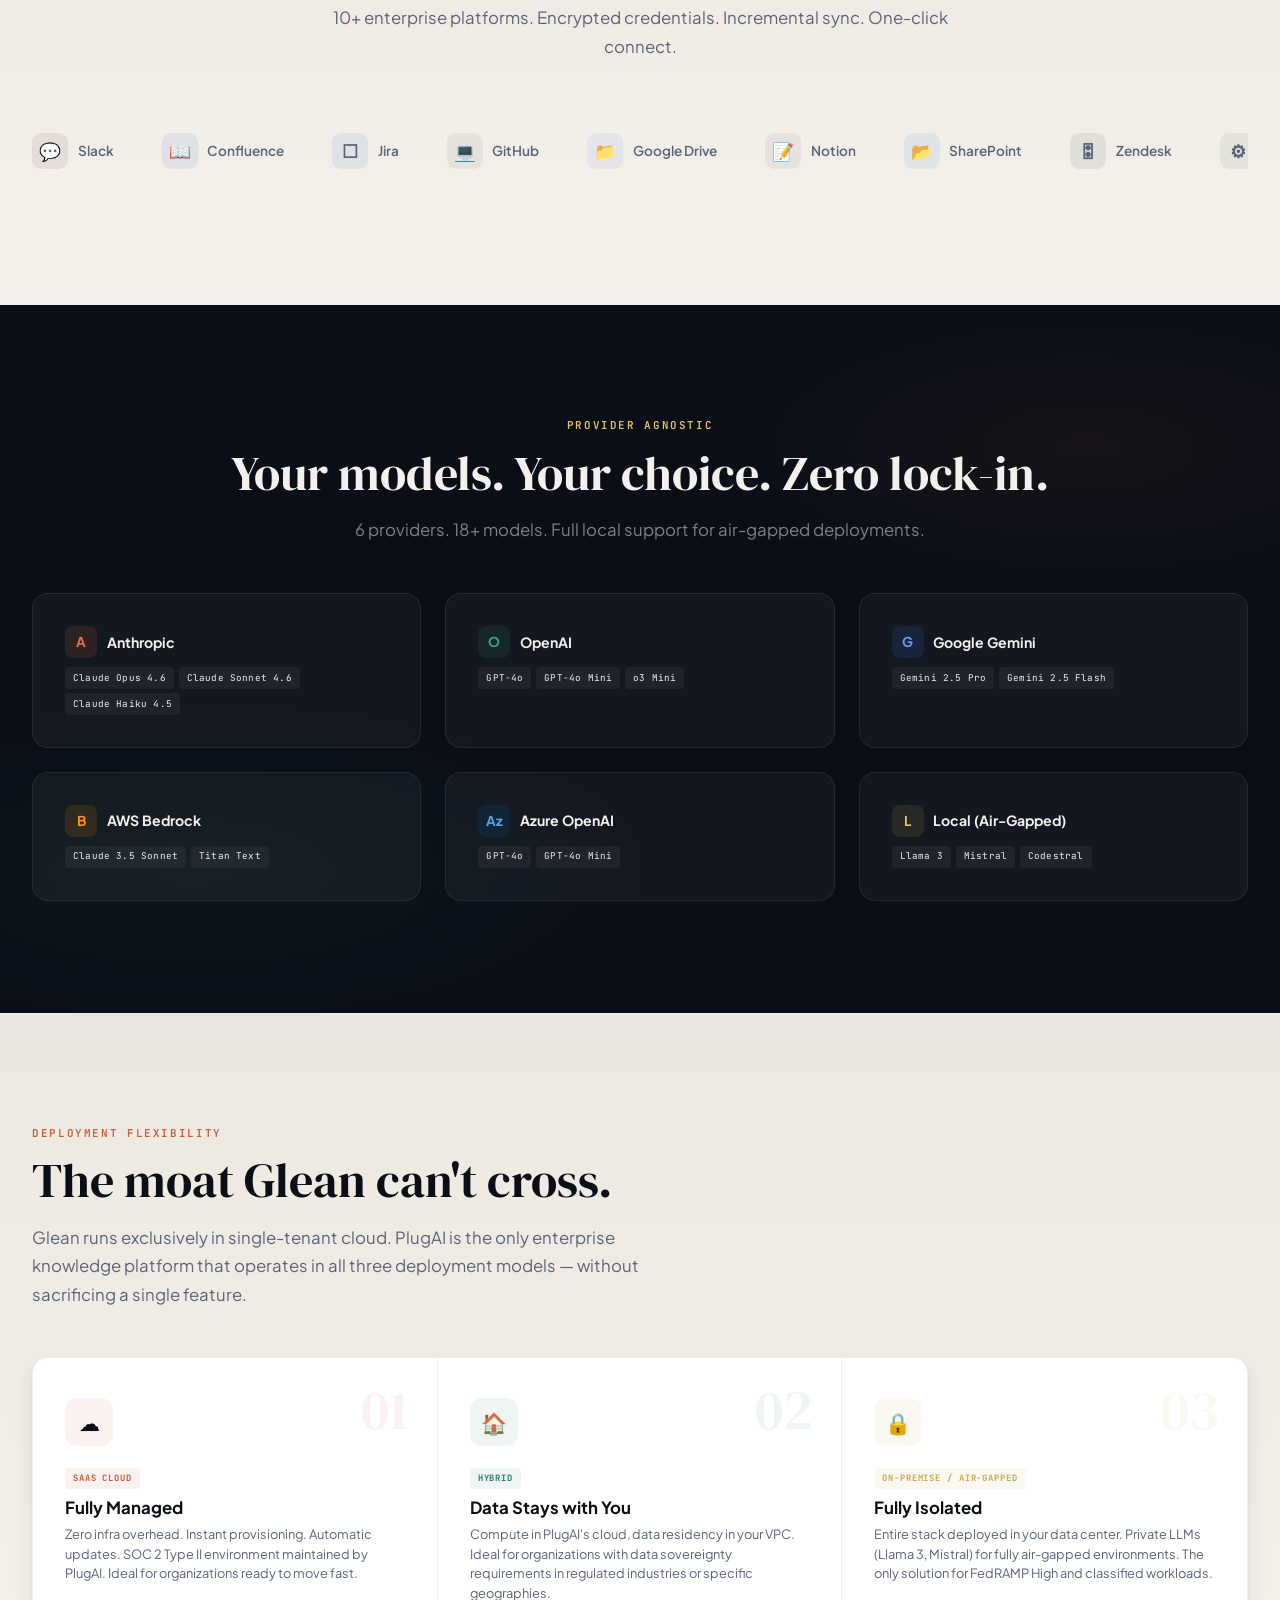
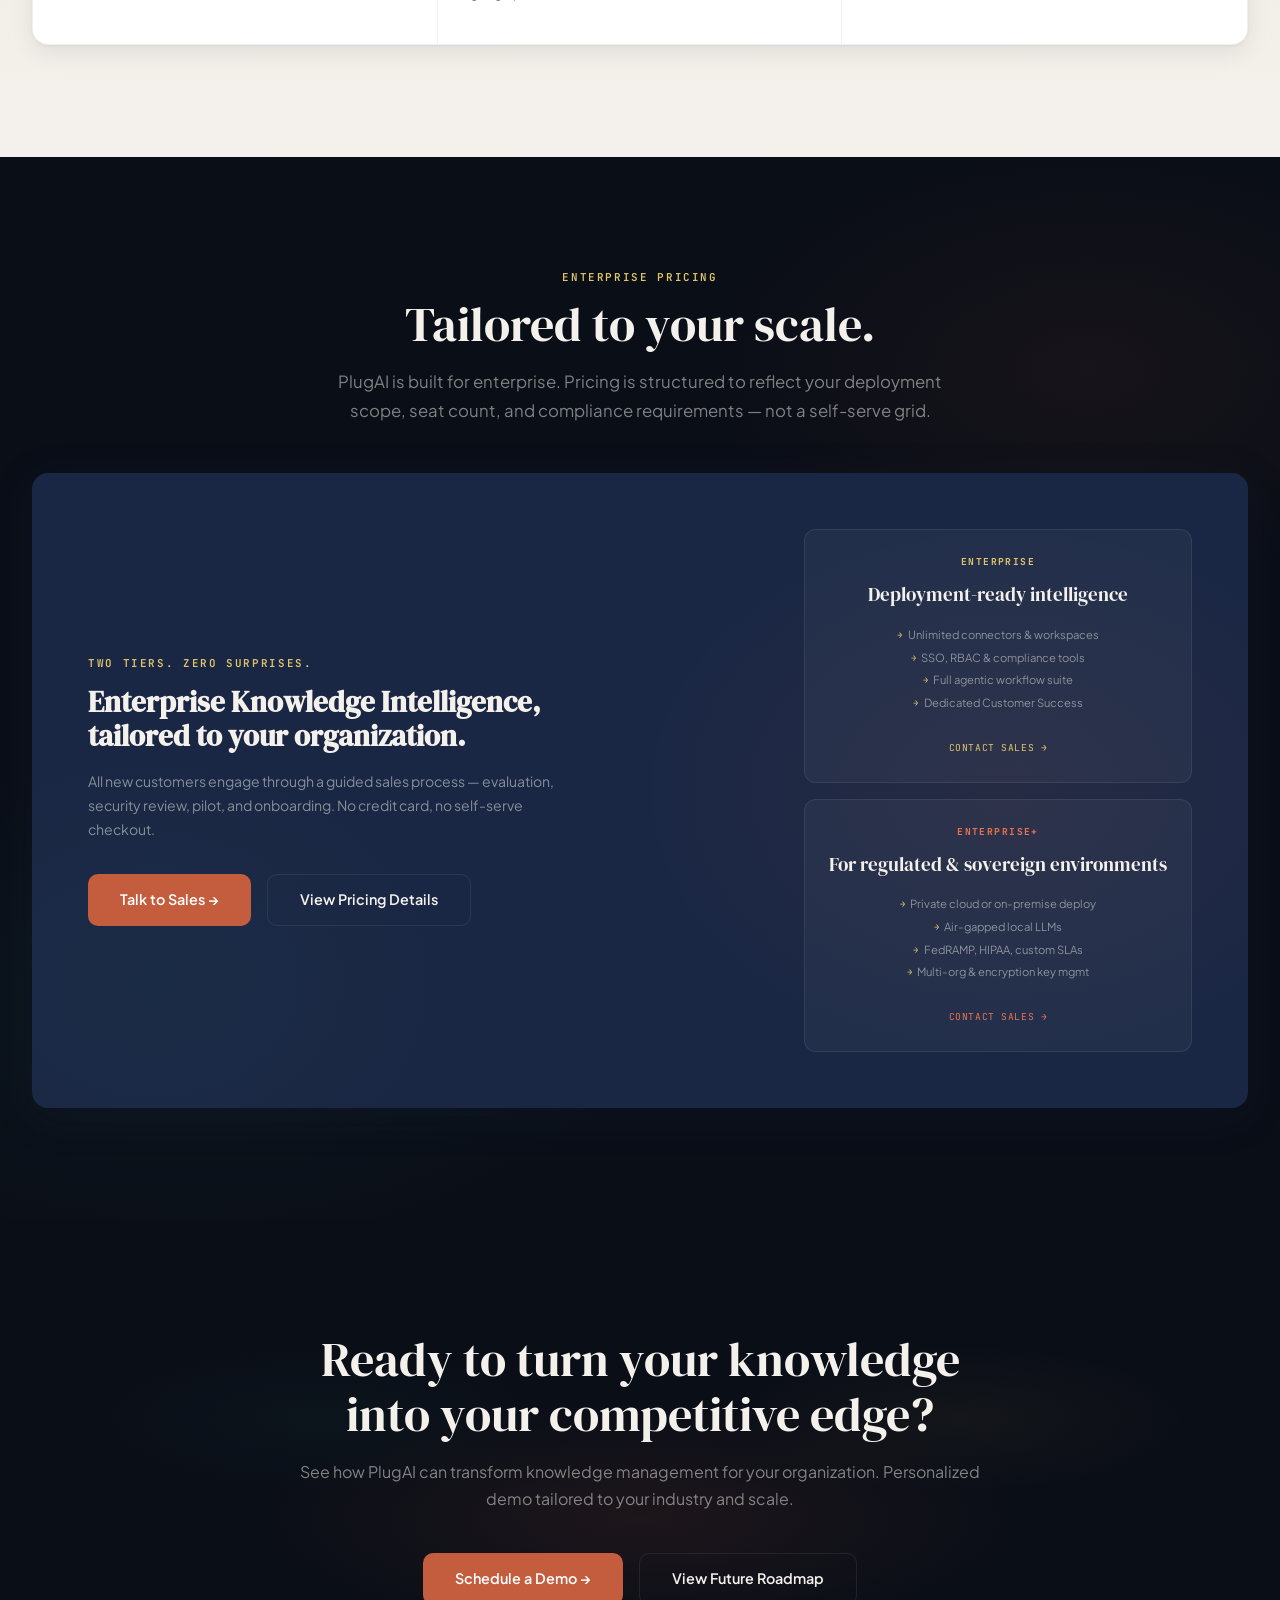
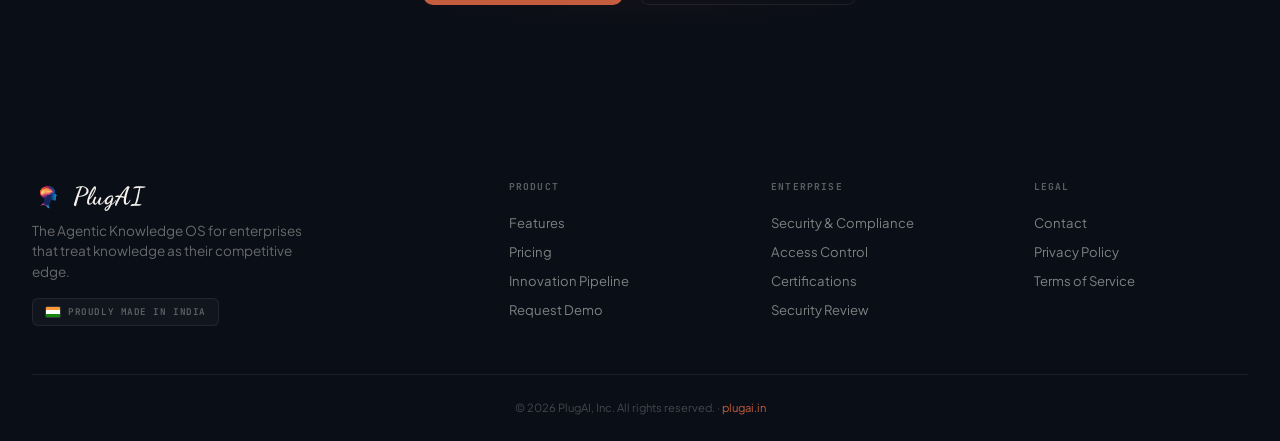
==== commit 379c9c00: "Fix descender clipping by using negative bottom inset in clip-path inset(-0.05em 100% -0.4em 0) → in" ====
--- a/index.html
+++ b/index.html
@@ -847,6 +847,9 @@
   var el = document.getElementById('hero-cycle');
   if (!el) return;
 
+  /* Ensure descenders show on the initial word too */
+  el.style.clipPath = 'inset(-0.05em 0% -0.4em 0)';
+
   var idx = 0;
   var DISPLAY_MS = 2400; /* how long each term sits visible */
   var WRITE_MS   = 600;  /* pen-drawing reveal duration */
@@ -861,17 +864,18 @@
       idx = (idx + 1) % terms.length;
       el.textContent = terms[idx];
 
-      /* Start fully clipped (hidden from the right) — looks like blank space */
+      /* Start fully clipped (hidden from the right).
+         Negative bottom (-0.4em) lets descenders (g,y,f) show below the box. */
       el.style.transition = 'none';
       el.style.opacity    = '1';
-      el.style.clipPath   = 'inset(0 100% 0 0)';
+      el.style.clipPath   = 'inset(-0.05em 100% -0.4em 0)';
 
       /* Force reflow so clip-path registers before transition begins */
       el.getBoundingClientRect();
 
       /* ── ENTER: reveal left→right like a pen writing ── */
       el.style.transition = 'clip-path ' + WRITE_MS + 'ms cubic-bezier(.25,.1,.25,1)';
-      el.style.clipPath   = 'inset(0 0% 0 0)';
+      el.style.clipPath   = 'inset(-0.05em 0% -0.4em 0)';
 
     }, 220); /* wait for fade-out to finish */
   }
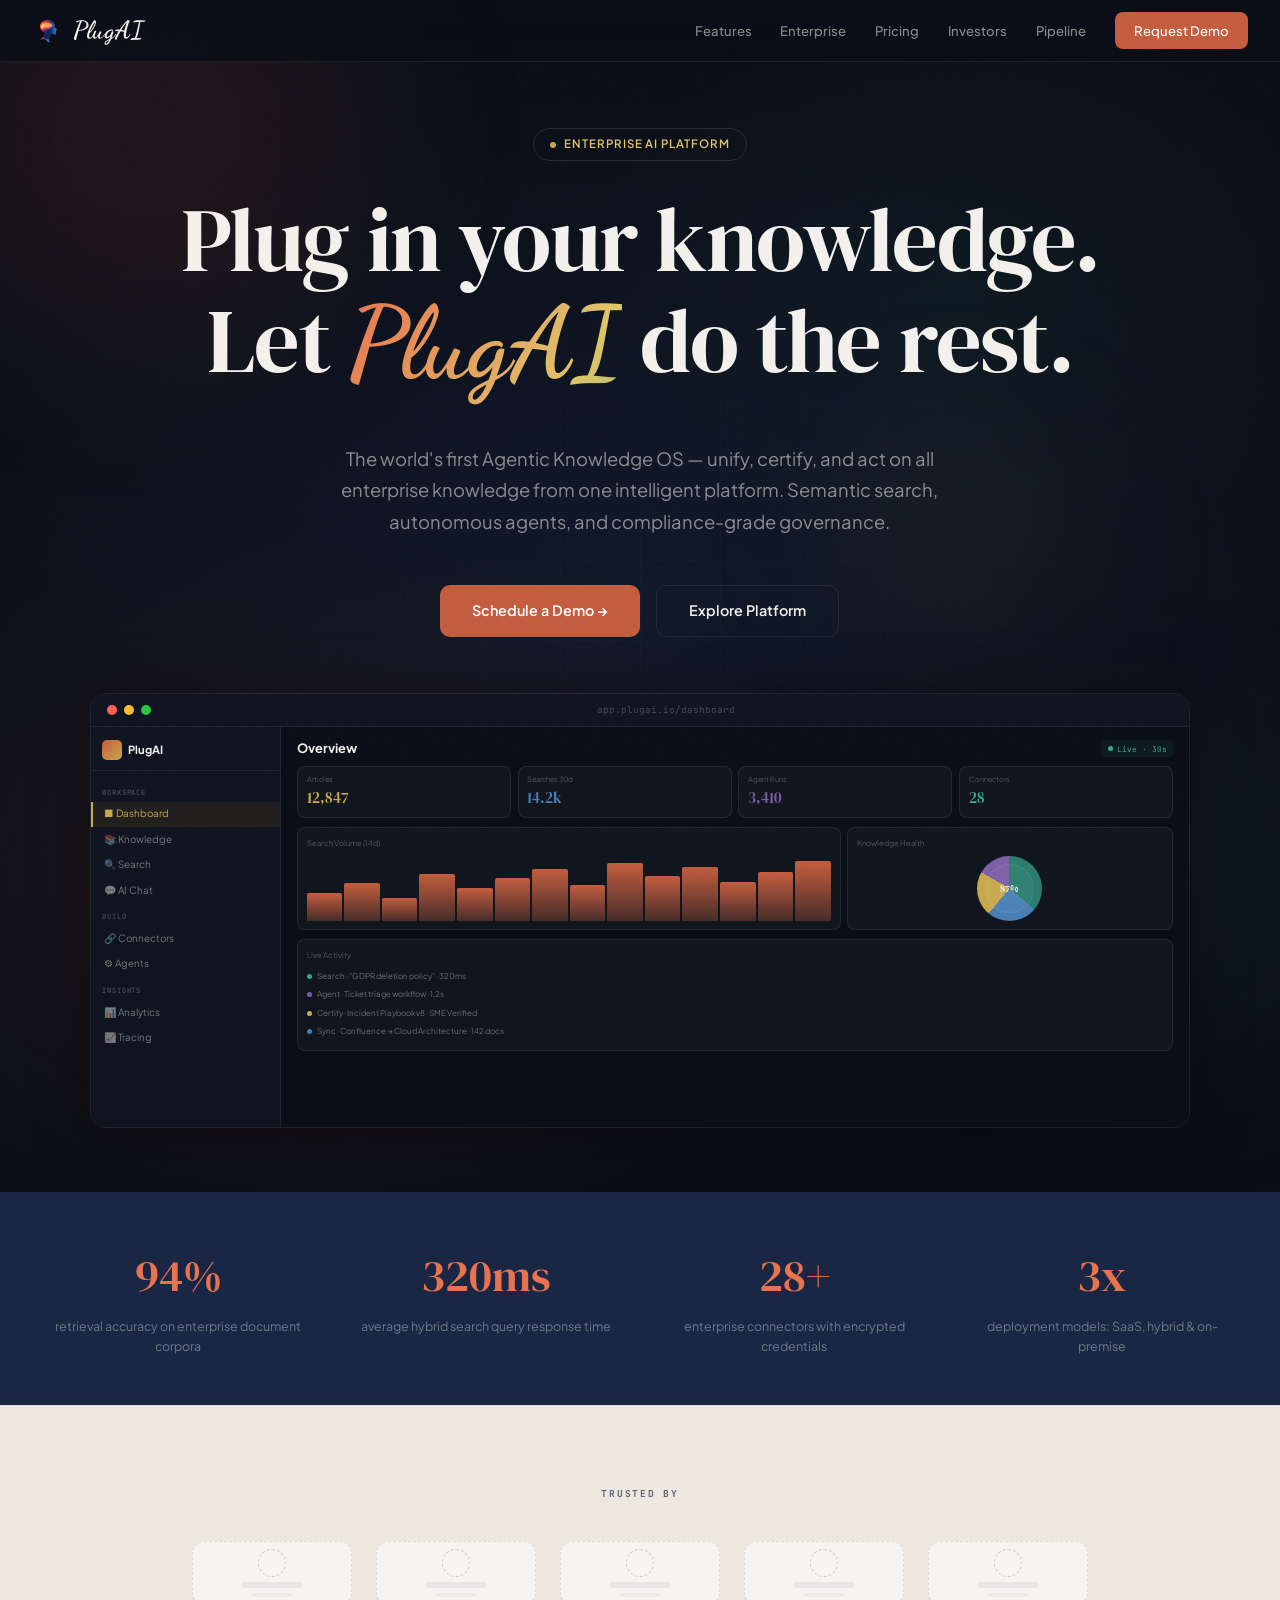
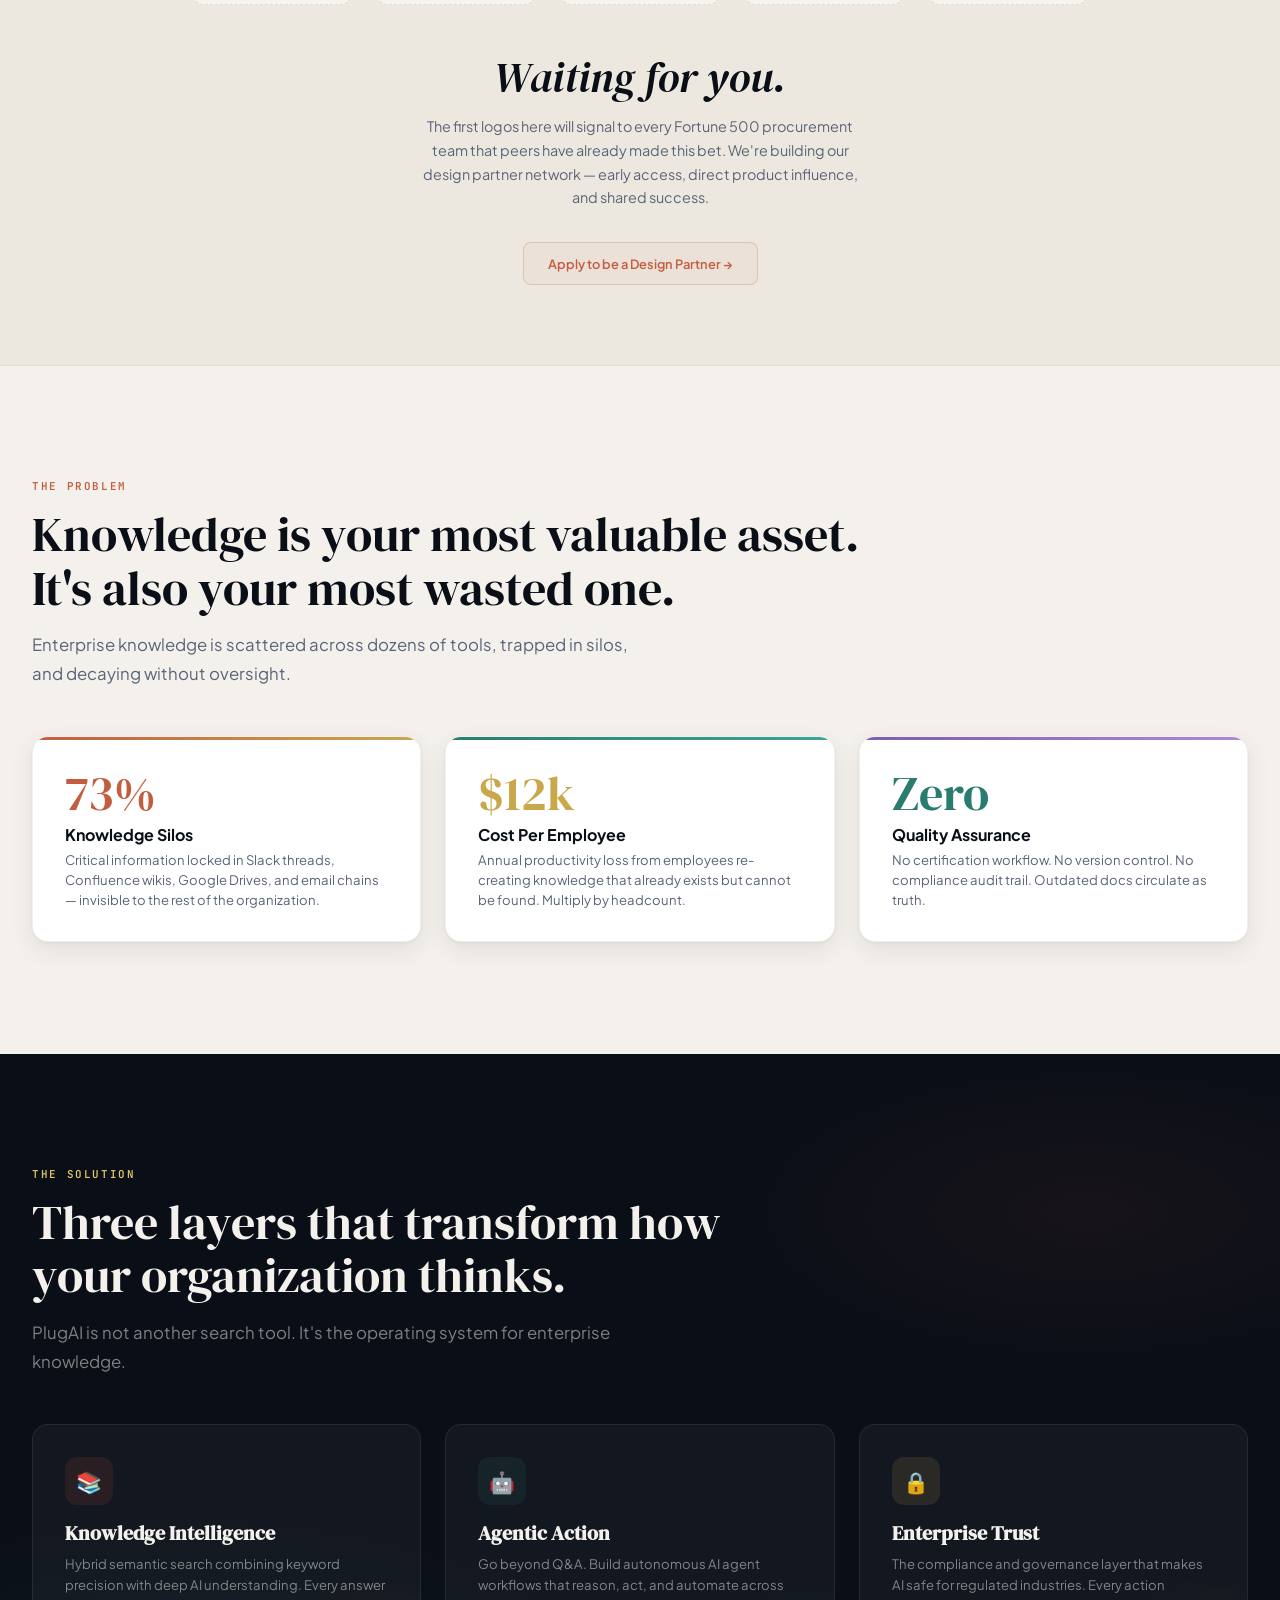
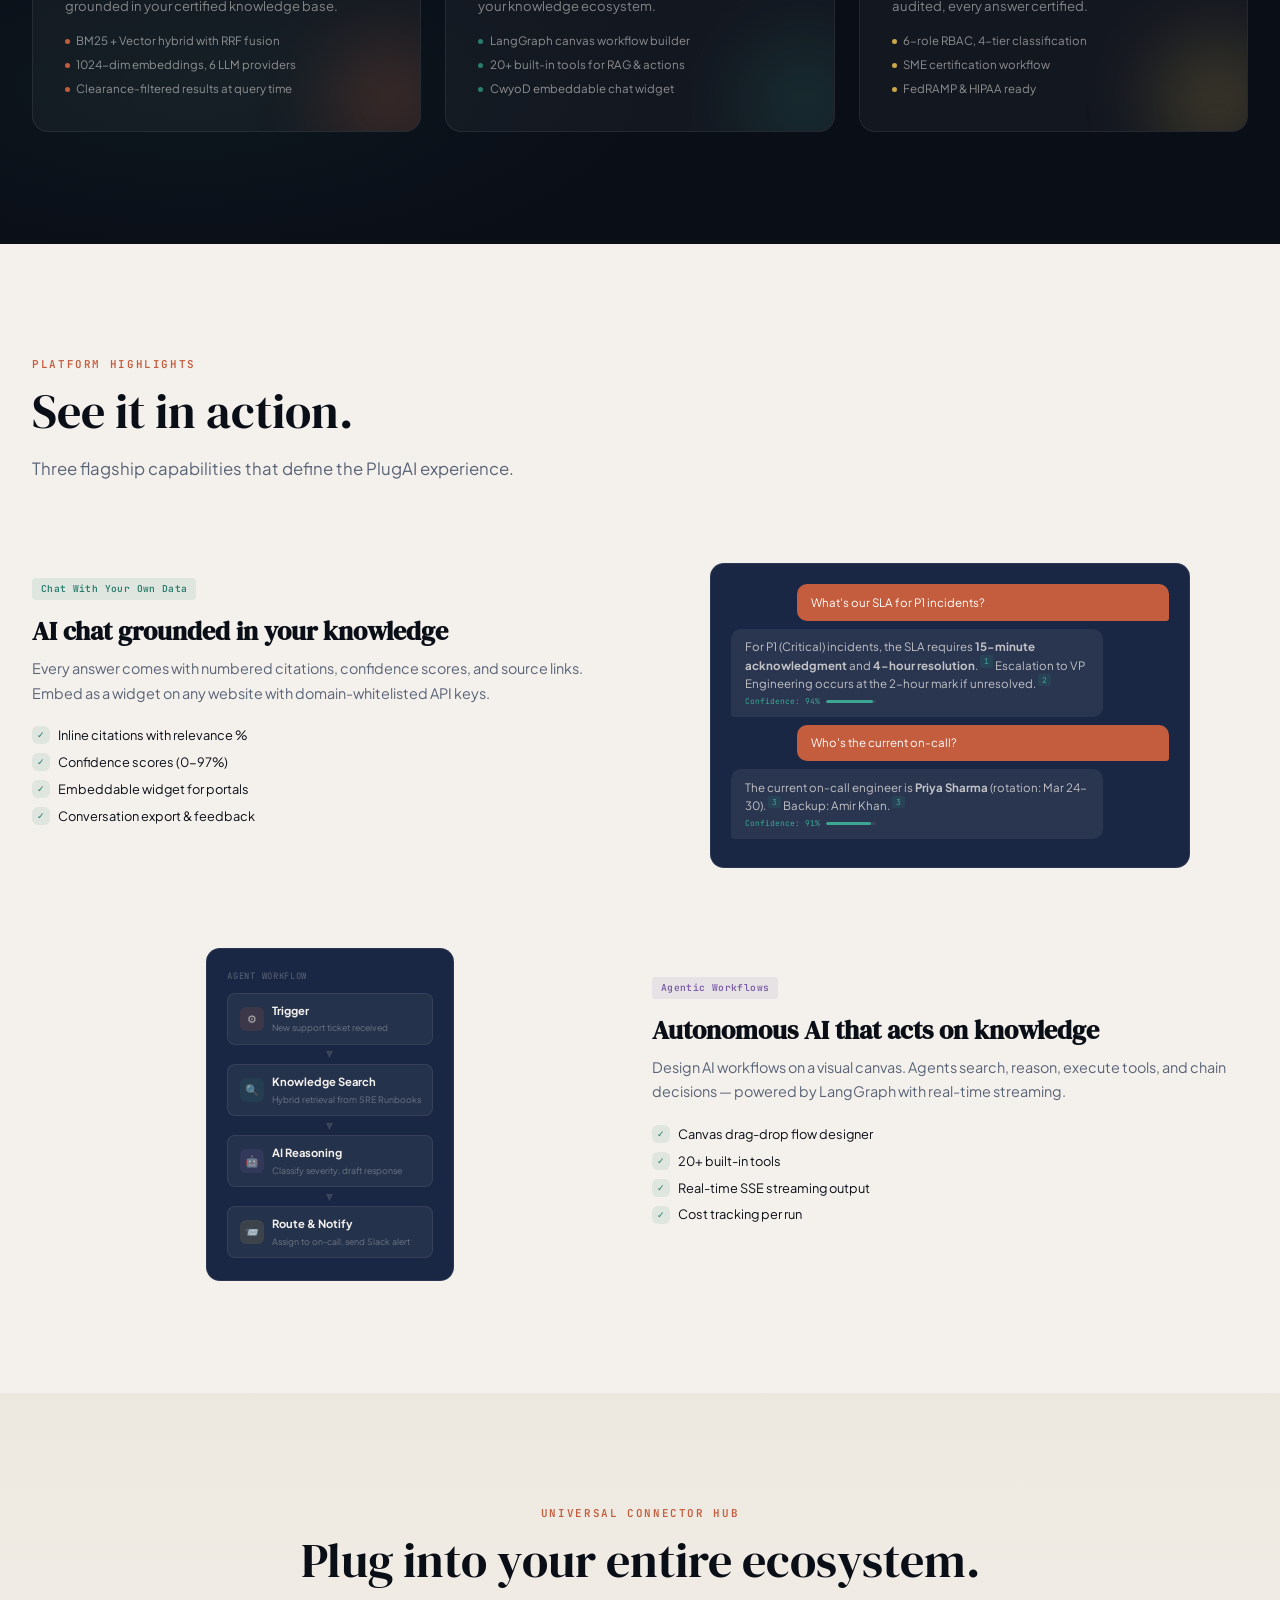
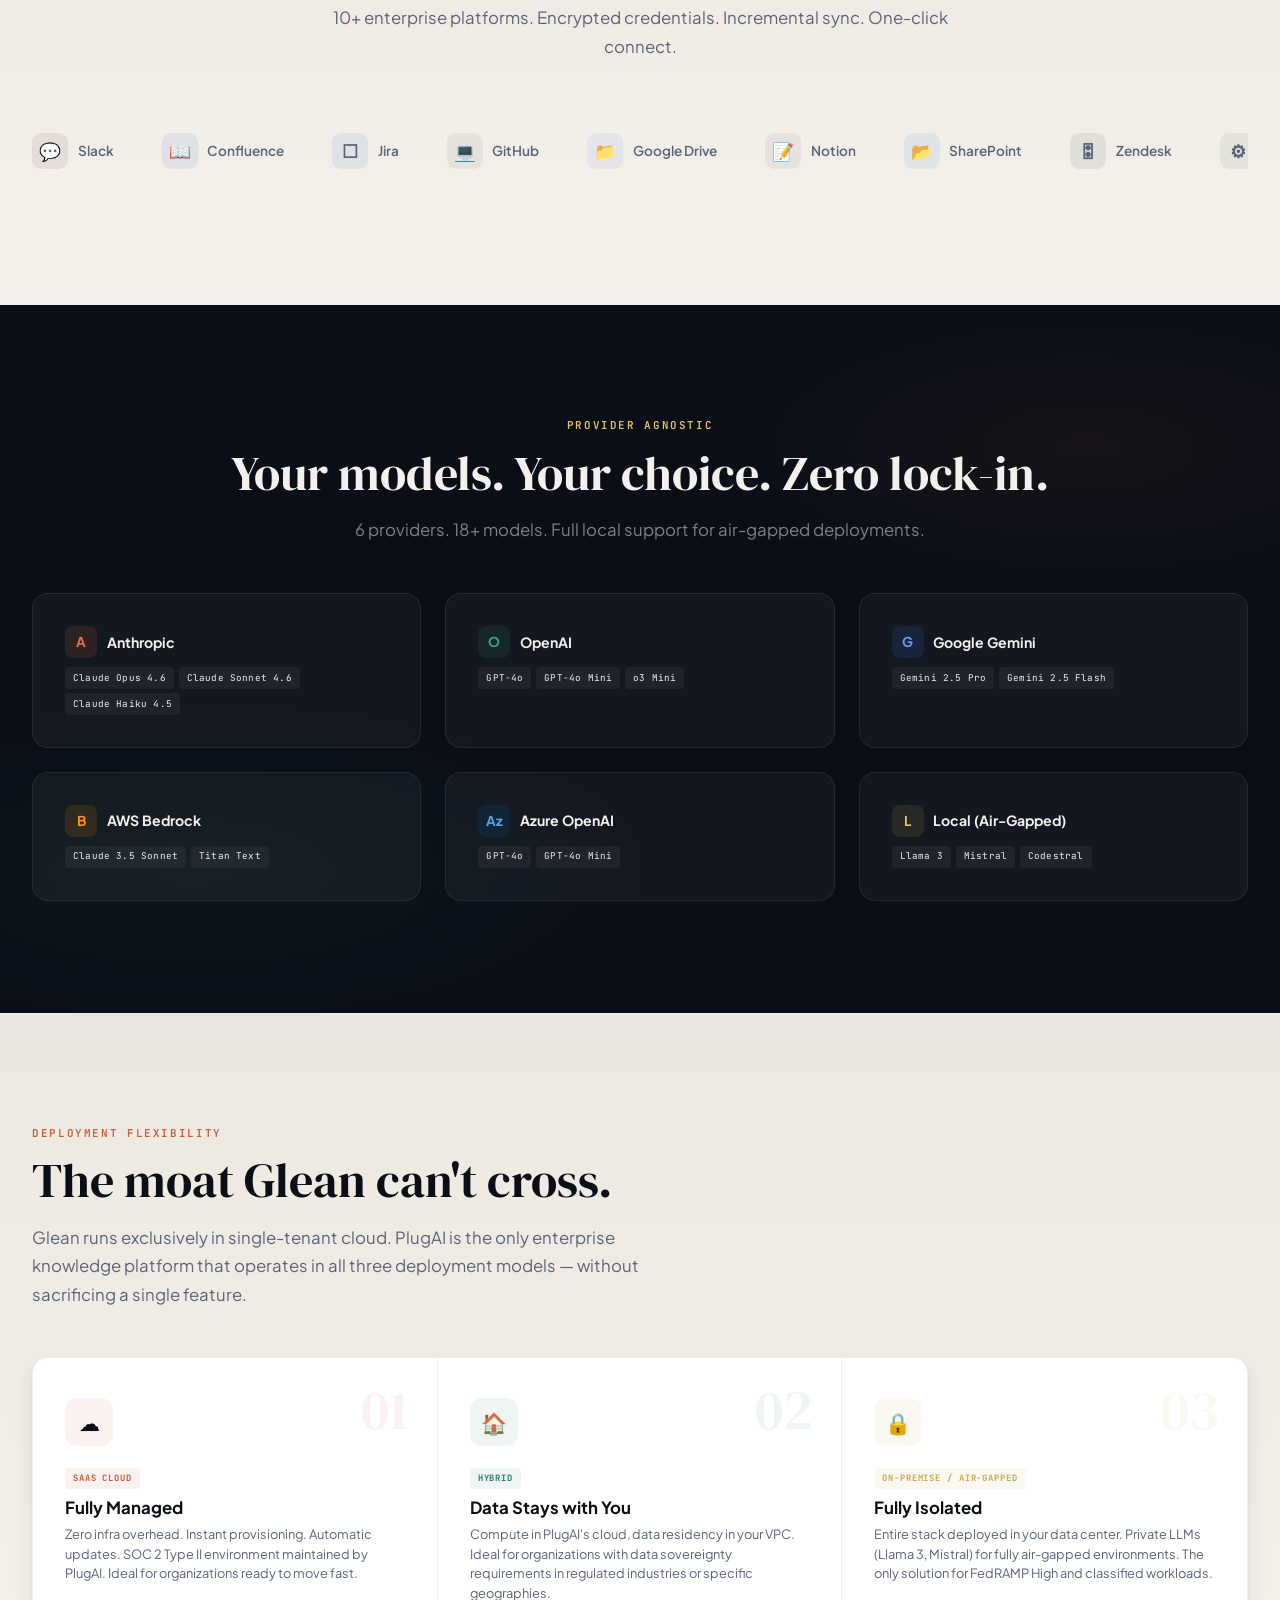
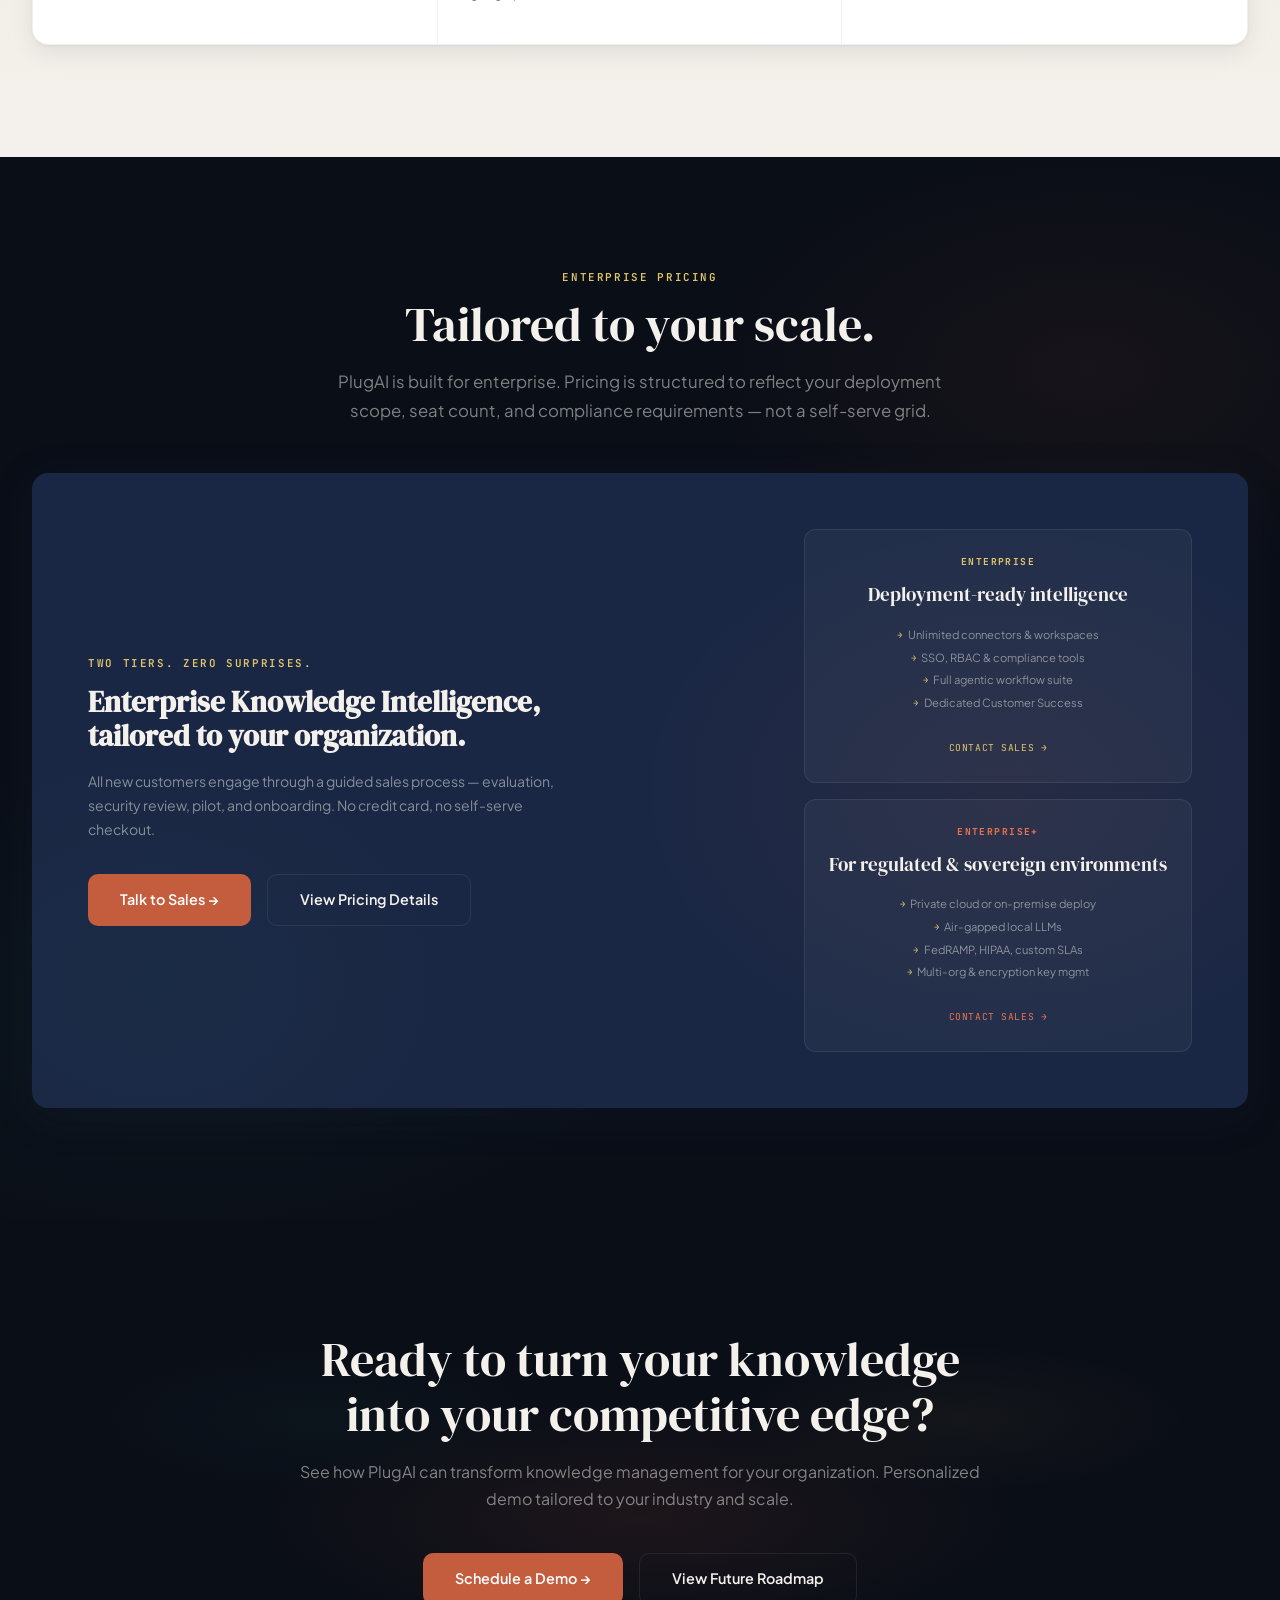
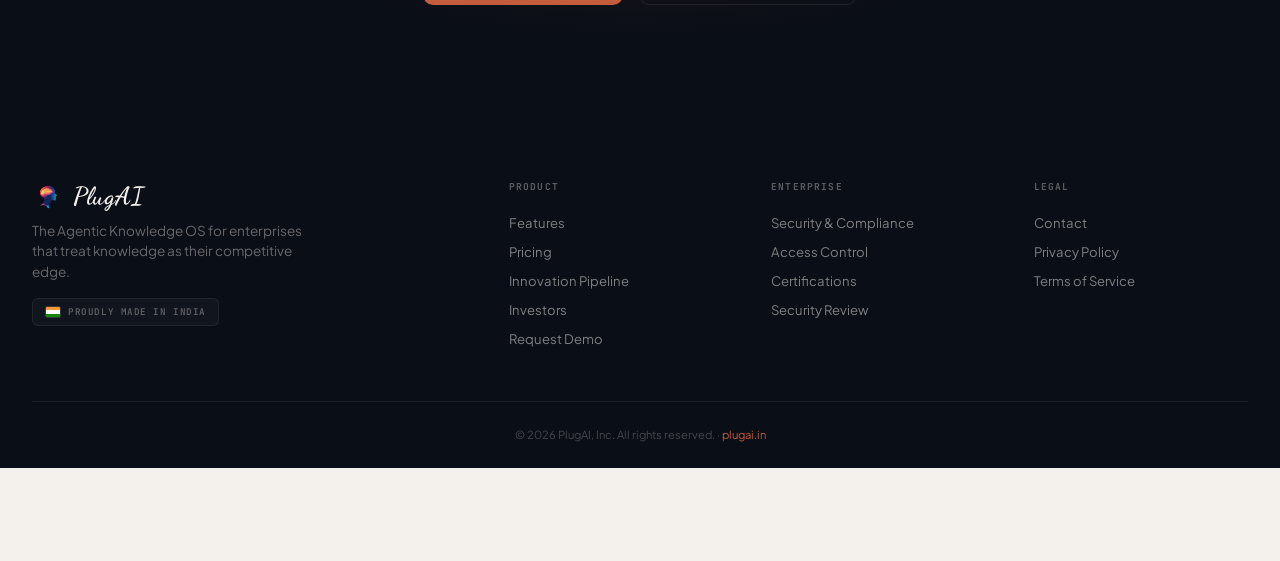
==== commit 7333251a: "Add Investors page and nav link across all pages - Copied pitch-deck.html as investors.html (self-co" ====
--- a/index.html
+++ b/index.html
@@ -299,6 +299,7 @@
       <a href="features.html">Features</a>
       <a href="enterprise.html">Enterprise</a>
       <a href="pricing.html">Pricing</a>
+      <a href="investors.html">Investors</a>
       <a href="roadmap.html">Pipeline</a>
       <a href="contact.html" class="nav-cta">Request Demo</a>
     </div>
@@ -802,6 +803,7 @@
       <a href="features.html">Features</a>
       <a href="pricing.html">Pricing</a>
       <a href="roadmap.html">Innovation Pipeline</a>
+      <a href="investors.html">Investors</a>
       <a href="contact.html">Request Demo</a>
     </div>
     <div class="footer-col">
